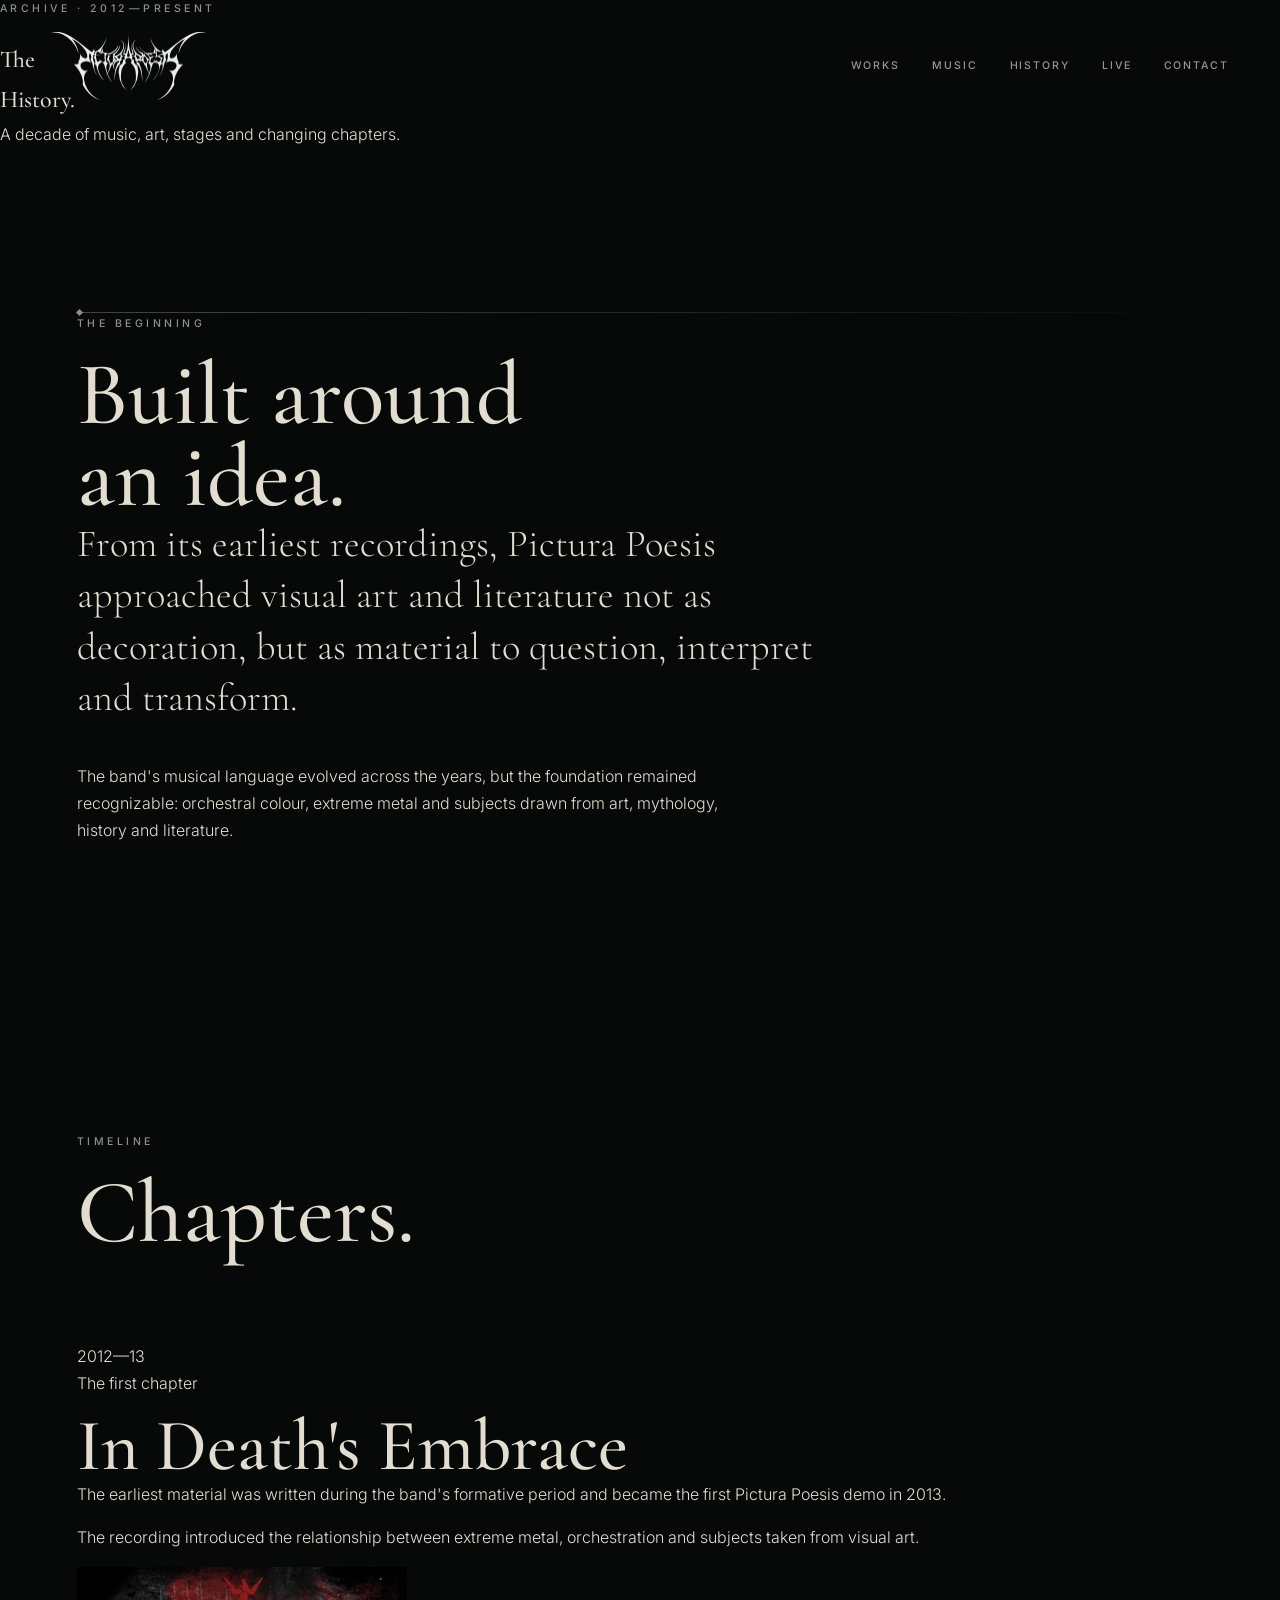
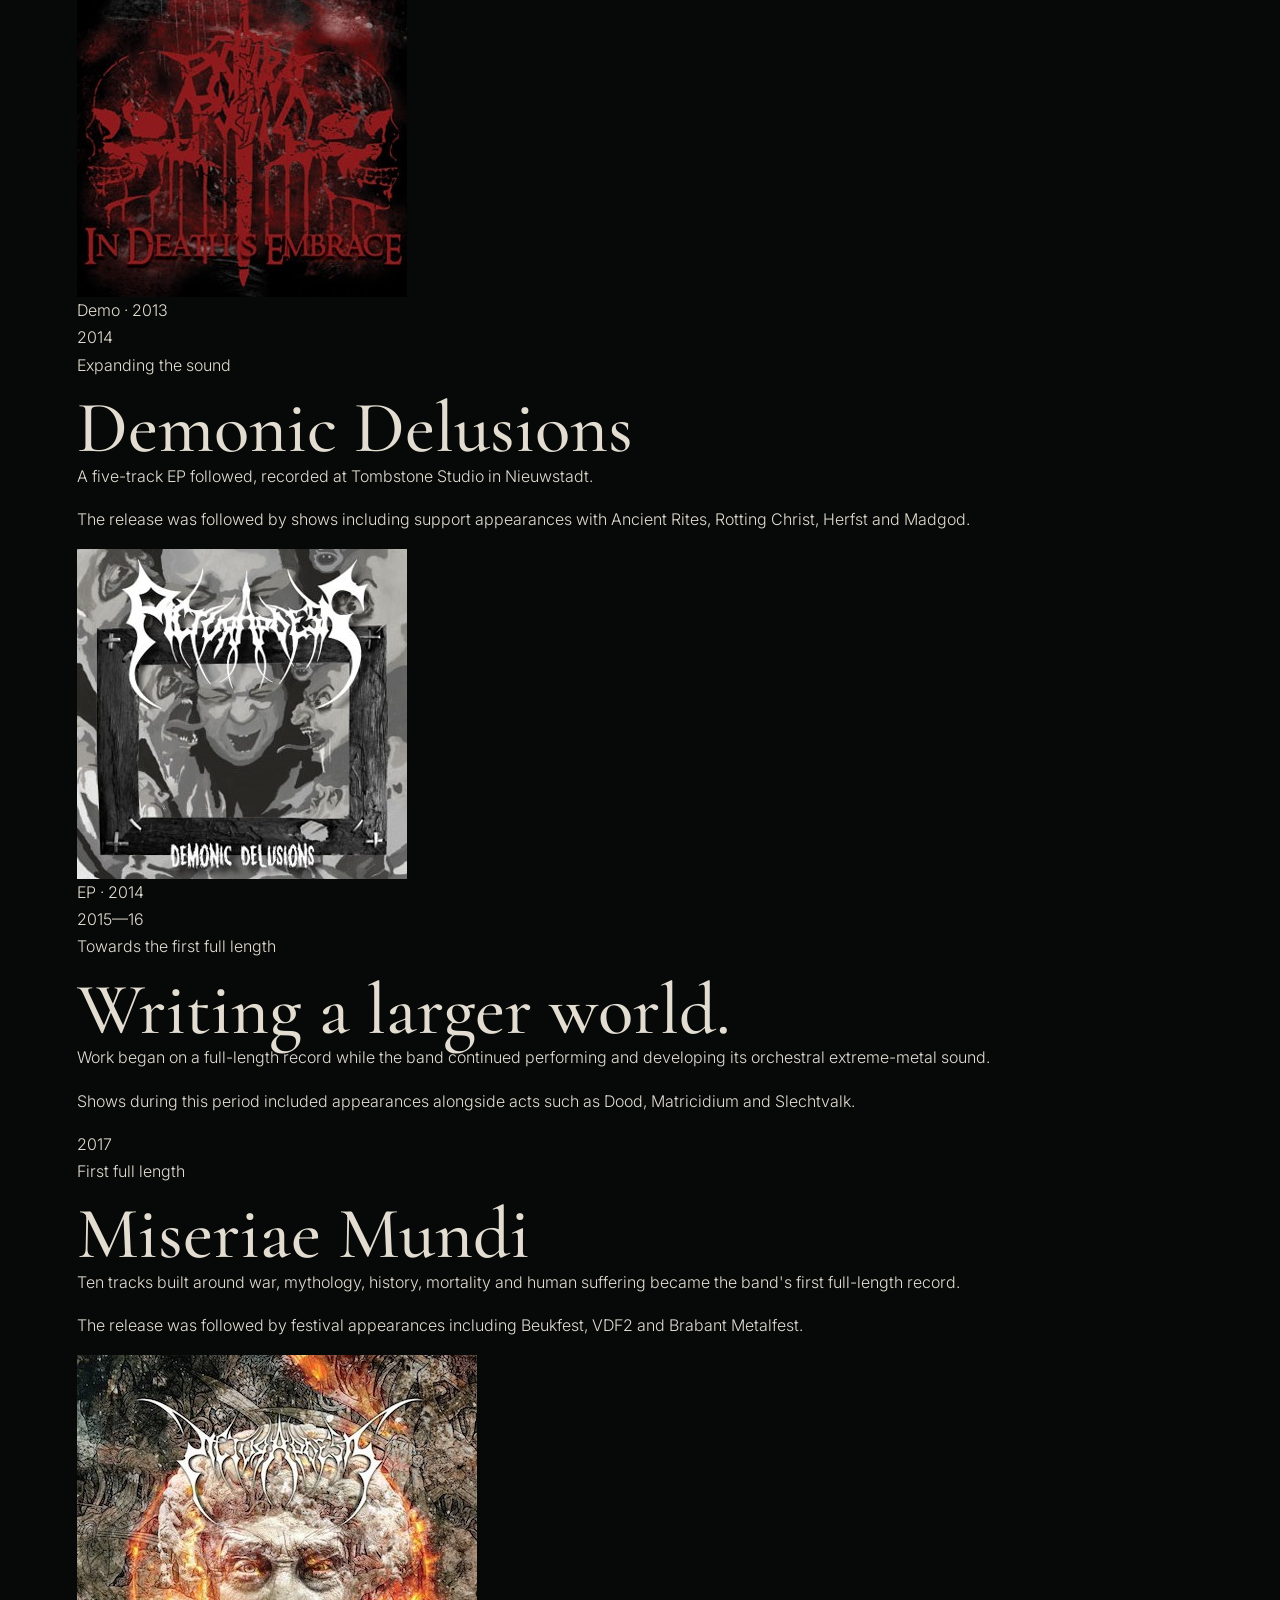
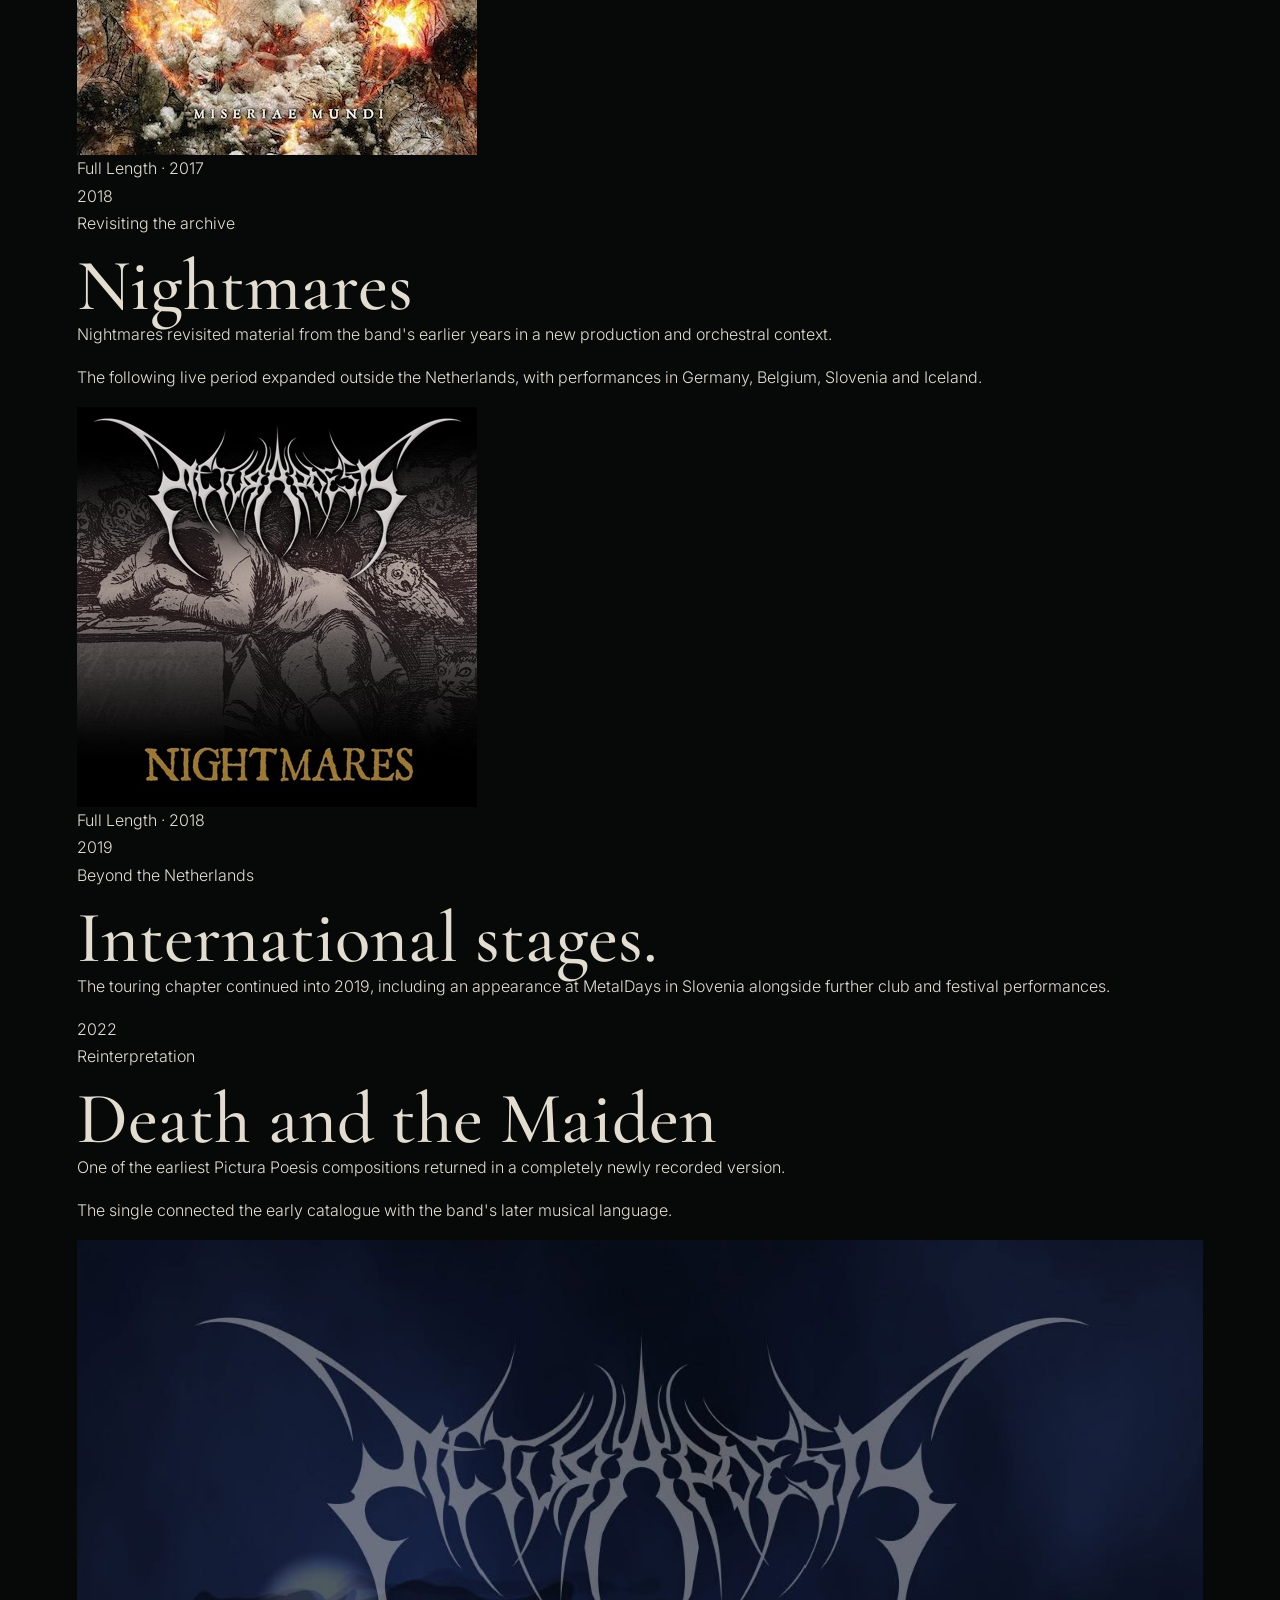
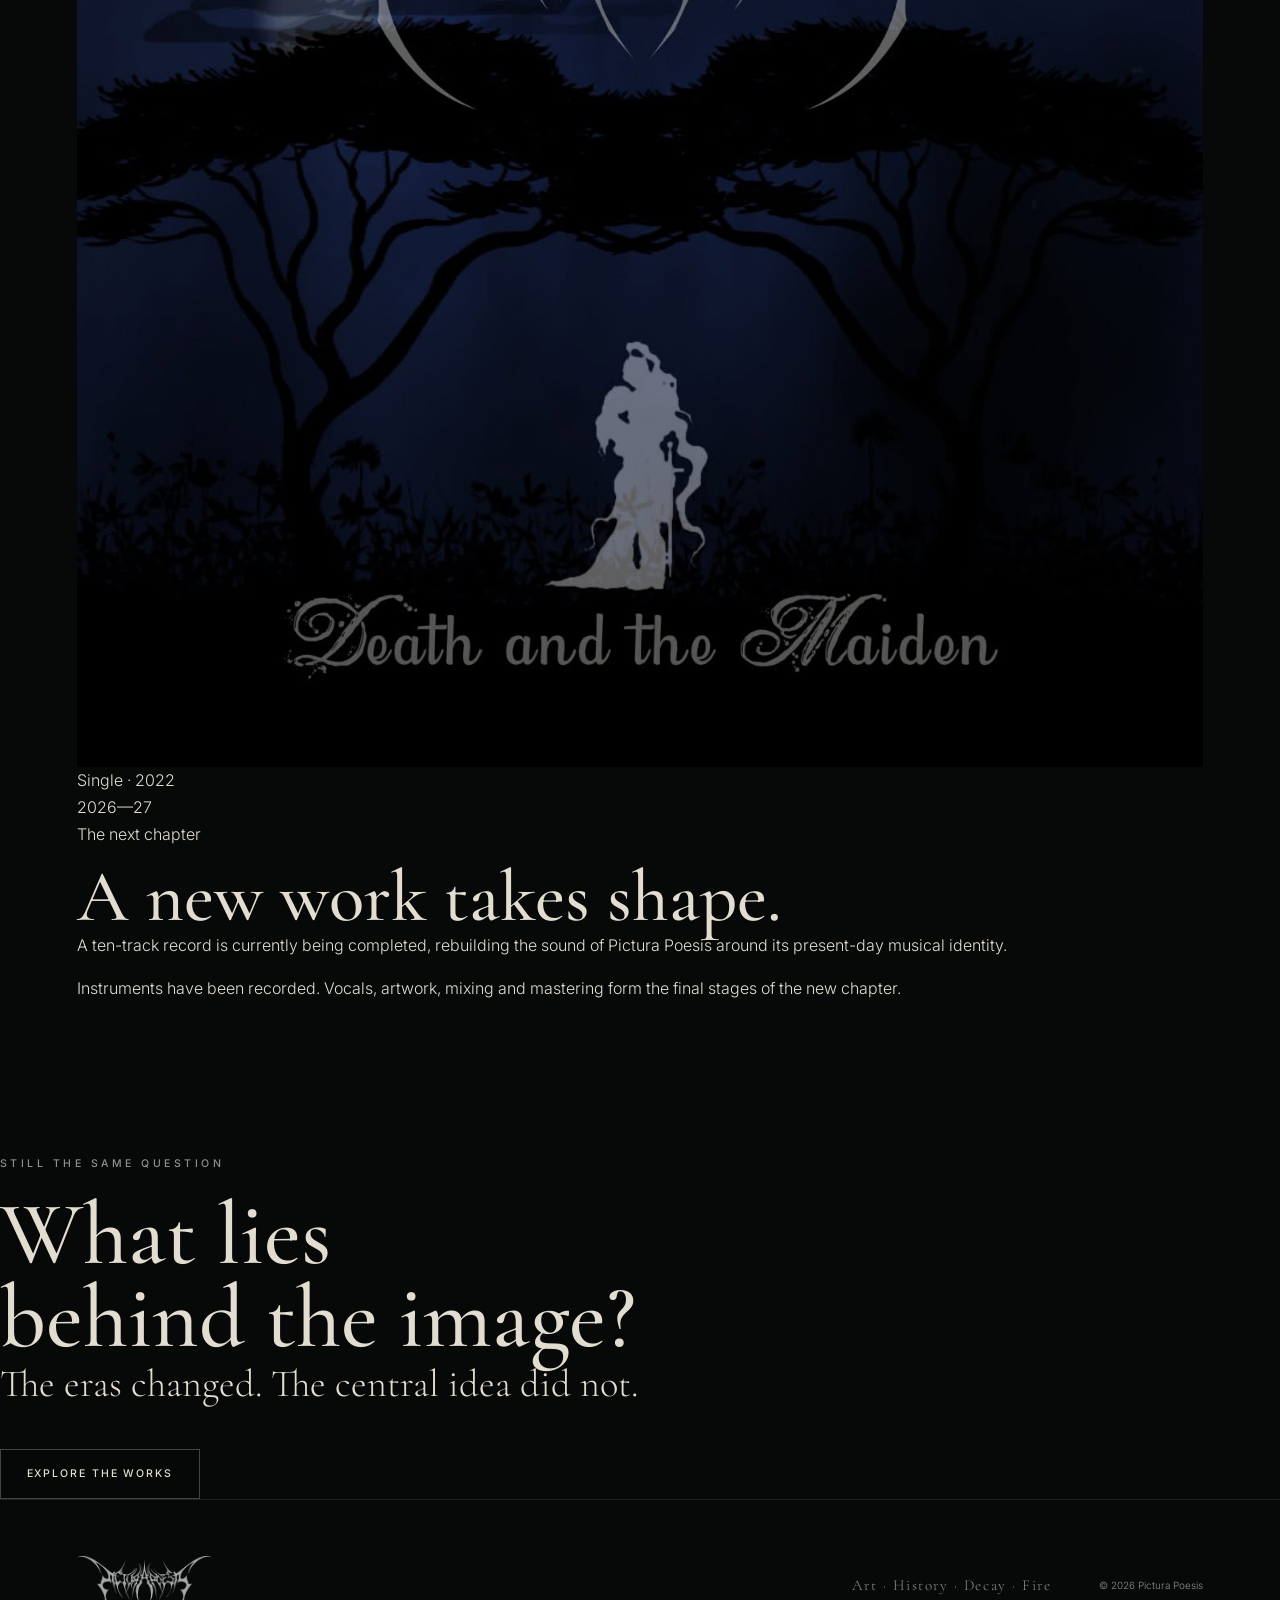
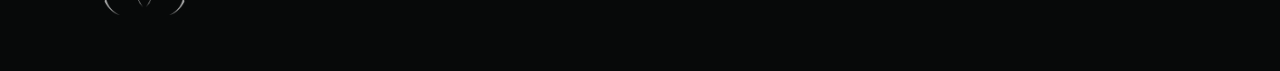
==== history.html @ 69f2ff7c "Create history.html" ====
<!DOCTYPE html>
<html lang="en">

<head>
    <meta charset="UTF-8">

    <meta
        name="viewport"
        content="width=device-width, initial-scale=1.0"
    >

    <title>The History — Pictura Poesis</title>

    <meta
        name="description"
        content="Explore the history of Pictura Poesis, from the band's earliest recordings to Miseriae Mundi, Nightmares and the next chapter."
    >

    <meta
        name="robots"
        content="index, follow"
    >

    <link
        rel="canonical"
        href="https://pictura-poesis.com/history.html"
    >

    <meta
        name="theme-color"
        content="#070909"
    >


    <link
        rel="icon"
        type="image/png"
        href="/assets/images/favicon.png"
    >


    <meta
        property="og:title"
        content="The History — Pictura Poesis"
    >

    <meta
        property="og:description"
        content="From the first recordings to a new chapter."
    >

    <meta
        property="og:url"
        content="https://pictura-poesis.com/history.html"
    >

    <meta
        property="og:image"
        content="https://pictura-poesis.com/assets/images/social-preview.jpg"
    >

    <meta
        property="og:type"
        content="website"
    >


    <link
        rel="preconnect"
        href="https://fonts.googleapis.com"
    >

    <link
        rel="preconnect"
        href="https://fonts.gstatic.com"
        crossorigin
    >

    <link
        href="https://fonts.googleapis.com/css2?family=Cormorant+Garamond:wght@400;500;600&family=Inter:wght@300;400;500;600&display=swap"
        rel="stylesheet"
    >

    <link
        rel="stylesheet"
        href="assets/css/style.css"
    >

</head>


<body>

    <header class="site-header">

        <a
            class="header-logo"
            href="index.html"
            aria-label="Pictura Poesis home"
        >
            <img
                src="assets/images/logo.png"
                alt="Pictura Poesis"
            >
        </a>


        <nav
            class="desktop-nav"
            aria-label="Main navigation"
        >
            <a href="works.html">Works</a>
            <a href="index.html#music">Music</a>
            <a class="nav-active" href="history.html">History</a>
            <a href="index.html#live">Live</a>
            <a href="index.html#contact">Contact</a>
        </nav>


        <details class="mobile-menu">

            <summary>
                Menu
            </summary>

            <nav aria-label="Mobile navigation">
                <a href="works.html">Works</a>
                <a href="index.html#music">Music</a>
                <a href="history.html">History</a>
                <a href="index.html#live">Live</a>
                <a href="index.html#contact">Contact</a>
            </nav>

        </details>

    </header>



    <main>

        <!-- PAGE HERO -->

        <section class="page-hero">

            <div class="page-hero-content">

                <p class="eyebrow">
                    Archive · 2012—Present
                </p>

                <h1 class="page-title">
                    The<br>
                    History.
                </h1>

                <p class="page-lead">
                    A decade of music, art, stages and
                    changing chapters.
                </p>

            </div>

        </section>



        <!-- INTRO -->

        <section class="page-intro section">

            <div class="section-rule" aria-hidden="true">
                <span></span>
            </div>

            <div>

                <p class="eyebrow">
                    The beginning
                </p>

                <h2>
                    Built around<br>
                    an idea.
                </h2>

                <p class="lead">
                    From its earliest recordings, Pictura Poesis
                    approached visual art and literature not as decoration,
                    but as material to question, interpret and transform.
                </p>

                <p class="body-copy">
                    The band's musical language evolved across the years,
                    but the foundation remained recognizable: orchestral
                    colour, extreme metal and subjects drawn from art,
                    mythology, history and literature.
                </p>

            </div>

        </section>



        <!-- TIMELINE -->

        <section class="timeline-section section">

            <header class="section-heading">

                <p class="eyebrow">
                    Timeline
                </p>

                <h2>
                    Chapters.
                </h2>

            </header>


            <div class="timeline">


                <!-- 2012–2013 -->

                <article class="timeline-entry">

                    <div class="timeline-year">
                        2012—13
                    </div>

                    <div class="timeline-marker"></div>

                    <div class="timeline-content">

                        <p class="timeline-label">
                            The first chapter
                        </p>

                        <h3>
                            In Death's Embrace
                        </h3>

                        <p>
                            The earliest material was written during
                            the band's formative period and became the
                            first Pictura Poesis demo in 2013.
                        </p>

                        <p>
                            The recording introduced the relationship
                            between extreme metal, orchestration and
                            subjects taken from visual art.
                        </p>

                        <div class="timeline-release">

                            <img
                                src="assets/images/in-deaths-embrace.jpg"
                                alt="In Death's Embrace"
                                loading="lazy"
                            >

                            <span>
                                Demo · 2013
                            </span>

                        </div>

                    </div>

                </article>



                <!-- 2014 -->

                <article class="timeline-entry">

                    <div class="timeline-year">
                        2014
                    </div>

                    <div class="timeline-marker"></div>

                    <div class="timeline-content">

                        <p class="timeline-label">
                            Expanding the sound
                        </p>

                        <h3>
                            Demonic Delusions
                        </h3>

                        <p>
                            A five-track EP followed, recorded at
                            Tombstone Studio in Nieuwstadt.
                        </p>

                        <p>
                            The release was followed by shows including
                            support appearances with Ancient Rites,
                            Rotting Christ, Herfst and Madgod.
                        </p>

                        <div class="timeline-release">

                            <img
                                src="assets/images/demonic-delusions.jpg"
                                alt="Demonic Delusions"
                                loading="lazy"
                            >

                            <span>
                                EP · 2014
                            </span>

                        </div>

                    </div>

                </article>



                <!-- 2015–2016 -->

                <article class="timeline-entry">

                    <div class="timeline-year">
                        2015—16
                    </div>

                    <div class="timeline-marker"></div>

                    <div class="timeline-content">

                        <p class="timeline-label">
                            Towards the first full length
                        </p>

                        <h3>
                            Writing a larger world.
                        </h3>

                        <p>
                            Work began on a full-length record while the
                            band continued performing and developing its
                            orchestral extreme-metal sound.
                        </p>

                        <p>
                            Shows during this period included appearances
                            alongside acts such as Dood, Matricidium
                            and Slechtvalk.
                        </p>

                    </div>

                </article>



                <!-- 2017 -->

                <article class="timeline-entry">

                    <div class="timeline-year">
                        2017
                    </div>

                    <div class="timeline-marker"></div>

                    <div class="timeline-content">

                        <p class="timeline-label">
                            First full length
                        </p>

                        <h3>
                            Miseriae Mundi
                        </h3>

                        <p>
                            Ten tracks built around war, mythology,
                            history, mortality and human suffering
                            became the band's first full-length record.
                        </p>

                        <p>
                            The release was followed by festival
                            appearances including Beukfest, VDF2 and
                            Brabant Metalfest.
                        </p>


                        <div class="timeline-release">

                            <img
                                src="assets/images/miseriae-mundi.jpg"
                                alt="Miseriae Mundi"
                                loading="lazy"
                            >

                            <span>
                                Full Length · 2017
                            </span>

                        </div>

                    </div>

                </article>



                <!-- 2018 -->

                <article class="timeline-entry">

                    <div class="timeline-year">
                        2018
                    </div>

                    <div class="timeline-marker"></div>

                    <div class="timeline-content">

                        <p class="timeline-label">
                            Revisiting the archive
                        </p>

                        <h3>
                            Nightmares
                        </h3>

                        <p>
                            Nightmares revisited material from the
                            band's earlier years in a new production
                            and orchestral context.
                        </p>

                        <p>
                            The following live period expanded outside
                            the Netherlands, with performances in
                            Germany, Belgium, Slovenia and Iceland.
                        </p>


                        <div class="timeline-release">

                            <img
                                src="assets/images/nightmares.jpg"
                                alt="Nightmares"
                                loading="lazy"
                            >

                            <span>
                                Full Length · 2018
                            </span>

                        </div>

                    </div>

                </article>



                <!-- 2019 -->

                <article class="timeline-entry">

                    <div class="timeline-year">
                        2019
                    </div>

                    <div class="timeline-marker"></div>

                    <div class="timeline-content">

                        <p class="timeline-label">
                            Beyond the Netherlands
                        </p>

                        <h3>
                            International stages.
                        </h3>

                        <p>
                            The touring chapter continued into 2019,
                            including an appearance at MetalDays in
                            Slovenia alongside further club and
                            festival performances.
                        </p>

                    </div>

                </article>



                <!-- 2022 -->

                <article class="timeline-entry">

                    <div class="timeline-year">
                        2022
                    </div>

                    <div class="timeline-marker"></div>

                    <div class="timeline-content">

                        <p class="timeline-label">
                            Reinterpretation
                        </p>

                        <h3>
                            Death and the Maiden
                        </h3>

                        <p>
                            One of the earliest Pictura Poesis
                            compositions returned in a completely
                            newly recorded version.
                        </p>

                        <p>
                            The single connected the early catalogue
                            with the band's later musical language.
                        </p>


                        <div class="timeline-release">

                            <img
                                src="assets/images/deathandthemaiden.jpg"
                                alt="Death and the Maiden"
                                loading="lazy"
                            >

                            <span>
                                Single · 2022
                            </span>

                        </div>

                    </div>

                </article>



                <!-- 2026–2027 -->

                <article class="timeline-entry timeline-entry-current">

                    <div class="timeline-year">
                        2026—27
                    </div>

                    <div class="timeline-marker"></div>

                    <div class="timeline-content">

                        <p class="timeline-label">
                            The next chapter
                        </p>

                        <h3>
                            A new work takes shape.
                        </h3>

                        <p>
                            A ten-track record is currently being
                            completed, rebuilding the sound of
                            Pictura Poesis around its present-day
                            musical identity.
                        </p>

                        <p>
                            Instruments have been recorded. Vocals,
                            artwork, mixing and mastering form the
                            final stages of the new chapter.
                        </p>

                    </div>

                </article>


            </div>

        </section>



        <!-- PRINCIPLE -->

        <section class="history-manifesto">

            <div class="history-manifesto-inner">

                <p class="eyebrow">
                    Still the same question
                </p>

                <h2>
                    What lies<br>
                    behind the image?
                </h2>

                <p class="lead">
                    The eras changed. The central idea did not.
                </p>

                <a
                    class="button button-secondary"
                    href="works.html"
                >
                    Explore the works
                </a>

            </div>

        </section>

    </main>



    <footer class="footer">

        <a
            class="footer-logo"
            href="index.html"
        >
            <img
                src="assets/images/logo.png"
                alt="Pictura Poesis"
            >
        </a>

        <p class="footer-tagline">
            Art · History · Decay · Fire
        </p>

        <small>
            © 2026 Pictura Poesis
        </small>

    </footer>

</body>
</html>
---- assets/css/style.css ----
/* ==========================================================
   PICTURA POESIS
   STYLE GUIDE v0.4

   ART · HISTORY · DECAY · FIRE
========================================================== */


:root {

    --black: #070909;
    --black-soft: #0d1010;
    --black-raised: #111515;

    --stone: #202929;
    --petrol: #263738;

    --ash: #8b918e;
    --ash-light: #aaa7a0;

    --parchment: #e3ddd1;
    --white: #f2efe7;

    --rust: #76513d;
    --ember: #a46645;

    --line:
        rgba(227, 221, 209, .11);

    --line-strong:
        rgba(227, 221, 209, .28);

    --font-display:
        "Cormorant Garamond",
        serif;

    --font-body:
        "Inter",
        sans-serif;

    --content-width:
        1220px;

}


/* ==========================================================
   RESET
========================================================== */

* {
    box-sizing: border-box;
}


html {
    scroll-behavior: smooth;
}


body {

    margin: 0;

    background:
        var(--black);

    color:
        var(--parchment);

    font-family:
        var(--font-body);

    font-weight: 300;

    line-height: 1.7;

    overflow-x: hidden;

}


img {

    display: block;

    max-width: 100%;

}


a {

    color: inherit;

    text-decoration: none;

}


button,
input,
textarea {

    font: inherit;

}


::selection {

    background:
        var(--parchment);

    color:
        var(--black);

}


/* ==========================================================
   ACCESSIBILITY
========================================================== */

.sr-only {

    position: absolute;

    width: 1px;
    height: 1px;

    padding: 0;
    margin: -1px;

    overflow: hidden;

    clip: rect(0, 0, 0, 0);

    white-space: nowrap;

    border: 0;

}


/* ==========================================================
   TYPOGRAPHY
========================================================== */

h1,
h2,
h3,
h4 {

    margin: 0;

    font-family:
        var(--font-display);

    font-weight: 500;

}


h2 {

    font-size:
        clamp(3.4rem, 7vw, 6.7rem);

    line-height: .92;

}


h3 {

    font-size:
        clamp(2.8rem, 5.7vw, 5.3rem);

    line-height: .93;

}


h4 {

    font-size:
        clamp(1.9rem, 3vw, 2.6rem);

    line-height: 1;

}


p {
    margin-top: 0;
}


.eyebrow {

    margin-bottom:
        1.35rem;

    color:
        var(--ash);

    font-size:
        .66rem;

    font-weight:
        500;

    letter-spacing:
        .33em;

    text-transform:
        uppercase;

}


.lead {

    max-width:
        760px;

    font-family:
        var(--font-display);

    font-size:
        clamp(1.55rem, 3vw, 2.5rem);

    line-height:
        1.34;

}


.lead-small {

    font-family:
        var(--font-display);

    font-size:
        clamp(1.5rem, 2.4vw, 2.15rem);

    line-height:
        1.35;

}


.body-copy {

    max-width:
        690px;

}


/* ==========================================================
   HEADER
========================================================== */

.site-header {

    position: absolute;

    top: 0;
    left: 0;

    z-index: 50;

    display: flex;

    align-items: center;

    justify-content: space-between;

    width: 100%;

    padding:
        2rem 4vw;

}


.header-logo {

    display: block;

    width:
        155px;

}


.header-logo img,
.footer-logo img {

    width: 100%;

    filter:
        brightness(0)
        invert(1);

    opacity:
        .93;

}


/* ==========================================================
   DESKTOP NAV
========================================================== */

.desktop-nav {

    display: flex;

    align-items: center;

    gap:
        2rem;

    font-size:
        .66rem;

    font-weight:
        500;

    letter-spacing:
        .18em;

    text-transform:
        uppercase;

}


.desktop-nav a {

    position: relative;

    padding:
        .4rem 0;

    opacity:
        .66;

    transition:
        opacity .2s ease;

}


.desktop-nav a::after {

    content: "";

    position: absolute;

    bottom: 0;
    left: 0;

    width: 0;
    height: 1px;

    background:
        var(--parchment);

    transition:
        width .25s ease;

}


.desktop-nav a:hover {

    opacity: 1;

}


.desktop-nav a:hover::after {

    width: 100%;

}


/* ==========================================================
   MOBILE MENU
========================================================== */

.mobile-menu {
    display: none;
}


.mobile-menu summary {

    list-style: none;

    cursor: pointer;

    color:
        var(--parchment);

    font-size:
        .62rem;

    font-weight:
        500;

    letter-spacing:
        .22em;

    text-transform:
        uppercase;

}


.mobile-menu summary::-webkit-details-marker {
    display: none;
}


.mobile-menu nav {

    position: absolute;

    top:
        4.7rem;

    right:
        5vw;

    display: flex;

    flex-direction: column;

    min-width:
        180px;

    padding:
        1.4rem;

    background:
        rgba(7, 9, 9, .96);

    border:
        1px solid var(--line-strong);

    backdrop-filter:
        blur(12px);

}


.mobile-menu nav a {

    padding:
        .75rem 0;

    border-bottom:
        1px solid var(--line);

    font-size:
        .67rem;

    letter-spacing:
        .18em;

    text-transform:
        uppercase;

}


.mobile-menu nav a:last-child {
    border-bottom: 0;
}


/* ==========================================================
   HERO
========================================================== */

.hero {

    position: relative;

    display: flex;

    align-items: center;

    min-height:
        100svh;

    padding:
        10rem 6vw 6rem;

    background:

        linear-gradient(
            90deg,
            rgba(7, 9, 9, .92) 0%,
            rgba(7, 9, 9, .68) 42%,
            rgba(7, 9, 9, .26) 100%
        ),

        url("../images/background.png")
        center center / cover no-repeat;

    overflow: hidden;

}


.hero::before {

    content: "";

    position: absolute;

    inset: 0;

    background:

        radial-gradient(
            circle at 80% 35%,
            rgba(164, 102, 69, .08),
            transparent 34%
        );

    pointer-events: none;

}


.hero::after {

    content: "";

    position: absolute;

    inset: 0;

    background:

        linear-gradient(
            to bottom,
            transparent 54%,
            rgba(7, 9, 9, .2) 70%,
            var(--black) 100%
        );

    pointer-events: none;

}


.hero-content {

    position: relative;

    z-index: 2;

    width:
        min(820px, 86vw);

}


.hero-logo {

    width:
        min(690px, 82vw);

    max-height:
        300px;

    object-fit:
        contain;

    object-position:
        left center;

    filter:
        brightness(0)
        invert(1);

}


.hero-tagline {

    max-width:
        610px;

    margin:
        2.2rem 0 0;

    font-family:
        var(--font-display);

    font-size:
        clamp(1.5rem, 2.6vw, 2.15rem);

    line-height:
        1.3;

}


.hero-actions {

    display: flex;

    flex-wrap: wrap;

    gap:
        .9rem;

    margin-top:
        2.7rem;

}


.hero-scroll {

    position: absolute;

    z-index: 5;

    right:
        2vw;

    bottom:
        5rem;

    color:
        var(--ash);

    font-size:
        .58rem;

    letter-spacing:
        .38em;

    text-transform:
        uppercase;

    transform:
        rotate(90deg);

}


/* ==========================================================
   BUTTONS
========================================================== */

.button {

    display: inline-flex;

    align-items: center;

    justify-content: center;

    min-width:
        175px;

    padding:
        .95rem 1.6rem;

    border:
        1px solid var(--line-strong);

    font-size:
        .66rem;

    font-weight:
        500;

    letter-spacing:
        .18em;

    text-transform:
        uppercase;

    transition:
        background .2s ease,
        color .2s ease,
        border-color .2s ease;

}


.button-primary {

    background:
        var(--parchment);

    color:
        var(--black);

    border-color:
        var(--parchment);

}


.button-primary:hover {

    background:
        var(--white);

    border-color:
        var(--white);

}


.button-secondary {

    background:
        rgba(7, 9, 9, .18);

    backdrop-filter:
        blur(3px);

}


.button-secondary:hover {

    background:
        rgba(7, 9, 9, .52);

    border-color:
        var(--parchment);

}


/* ==========================================================
   GLOBAL SECTIONS
========================================================== */

.section {

    width:
        min(
            calc(100% - 12vw),
            var(--content-width)
        );

    margin:
        0 auto;

    padding:
        8.5rem 0;

}


.section-heading {

    margin-bottom:
        5.5rem;

}


.section-heading > p:last-child {

    margin:
        1.6rem 0 0;

    color:
        var(--ash);

}


/* ==========================================================
   INTRO
========================================================== */

.intro {

    display: grid;

    grid-template-columns:
        minmax(100px, 190px)
        1fr;

    gap:
        clamp(2rem, 6vw, 7rem);

    border-bottom:
        1px solid var(--line);

}


.section-rule {

    padding-top:
        .7rem;

}


.section-rule::before {

    content: "";

    display: block;

    width:
        100%;

    height:
        1px;

    background:

        linear-gradient(
            90deg,
            var(--line-strong),
            transparent
        );

}


.section-rule span {

    display: block;

    width:
        5px;

    height:
        5px;

    margin-top:
        -3px;

    background:
        #958b7f;

    transform:
        rotate(45deg);

}


.intro h2 {

    margin-bottom:
        2.8rem;

}


.intro .body-copy {

    margin-top:
        2.3rem;

    color:
        var(--ash-light);

}


/* ==========================================================
   DISCOGRAPHY
========================================================== */

.discography {

    padding-top:
        9.5rem;

}


.release {

    display: grid;

    grid-template-columns:
        minmax(280px, 510px)
        minmax(300px, 1fr);

    gap:
        clamp(4rem, 8vw, 8rem);

    align-items:
        center;

    padding:
        5rem 0;

    border-top:
        1px solid var(--line);

}


.release-feature {

    padding-top:
        0;

    border-top:
        0;

}


.release-reverse {

    grid-template-columns:
        minmax(300px, 1fr)
        minmax(280px, 510px);

}


.release-reverse .release-cover {

    grid-column:
        2;

}


.release-reverse .release-info {

    grid-column:
        1;

    grid-row:
        1;

}


.release-cover {

    position: relative;

}


.release-cover::after {

    content: "";

    position: absolute;

    z-index: -1;

    inset:
        1rem -1rem -1rem 1rem;

    border:
        1px solid rgba(149, 139, 127, .23);

}


.release-cover img {

    width: 100%;

    aspect-ratio:
        1;

    object-fit:
        cover;

    background:
        var(--black-raised);

    box-shadow:
        0 24px 65px rgba(0, 0, 0, .38);

    transition:
        transform .5s ease;

}


.release:hover .release-cover img {

    transform:
        scale(1.012);

}


.release-type {

    margin-bottom:
        1.3rem;

    color:
        var(--ash);

    font-size:
        .65rem;

    font-weight:
        500;

    letter-spacing:
        .22em;

    text-transform:
        uppercase;

}


.release-info h3 {

    margin-bottom:
        1.8rem;

}


.release-info > p:not(.release-type) {

    max-width:
        540px;

    color:
        var(--ash-light);

}


.streaming-links {

    display: flex;

    flex-wrap: wrap;

    gap:
        1.4rem;

    margin-top:
        2.2rem;

}


.streaming-links a {

    position: relative;

    padding-bottom:
        .32rem;

    font-size:
        .64rem;

    font-weight:
        500;

    letter-spacing:
        .16em;

    text-transform:
        uppercase;

}


.streaming-links a::after {

    content: "";

    position: absolute;

    left: 0;
    bottom: 0;

    width:
        100%;

    height:
        1px;

    background:
        #958b7f;

    transform-origin:
        left center;

    transition:
        transform .2s ease;

}


.streaming-links a:hover::after {

    transform:
        scaleX(.35);

}


/* ==========================================================
   ARCHIVE
========================================================== */

.archive-heading {

    padding-top:
        7rem;

    margin-bottom:
        3rem;

    border-top:
        1px solid var(--line);

}


.archive-heading h3 {

    font-size:
        clamp(2.8rem, 5vw, 4.6rem);

}


.archive-grid {

    display: grid;

    grid-template-columns:
        repeat(2, minmax(0, 1fr));

    gap:
        2rem;

}


.archive-release {

    overflow: hidden;

    background:
        var(--black-soft);

    border:
        1px solid var(--line);

}


.archive-cover {

    overflow: hidden;

}


.archive-cover img {

    width: 100%;

    aspect-ratio:
        1;

    object-fit:
        cover;

    filter:
        saturate(.82);

    transition:
        transform .55s ease,
        filter .4s ease;

}


.archive-release:hover .archive-cover img {

    transform:
        scale(1.025);

    filter:
        saturate(1);

}


.archive-details {

    padding:
        2.1rem;

}


.archive-details h4 {

    margin-bottom:
        1.2rem;

}


.archive-details p:last-child {

    margin-bottom: 0;

    color:
        var(--ash-light);

}


/* ==========================================================
   CONCEPT
========================================================== */

.concept-section {

    position: relative;

    min-height:
        760px;

    margin-top:
        4rem;

    display: flex;

    align-items: center;

    overflow: hidden;

}


.concept-background {

    position: absolute;

    inset: 0;

    background:

        linear-gradient(
            90deg,
            rgba(7, 9, 9, .94),
            rgba(7, 9, 9, .68) 52%,
            rgba(7, 9, 9, .3)
        ),

        url("../images/background.png")
        center center / cover no-repeat;

    filter:
        saturate(.74);

}


.concept-background::after {

    content: "";

    position: absolute;

    inset: 0;

    background:

        linear-gradient(
            to bottom,
            var(--black),
            transparent 18%,
            transparent 82%,
            var(--black)
        );

}


.concept-inner {

    position: relative;

    z-index: 2;

    display: grid;

    grid-template-columns:
        minmax(170px, 1fr)
        minmax(300px, 750px);

    gap:
        5rem;

    width:
        min(
            calc(100% - 12vw),
            var(--content-width)
        );

    margin:
        0 auto;

    padding:
        9rem 0;

}


.concept-mark {

    padding-top:
        .7rem;

}


.concept-mark span {

    display: block;

    width:
        85px;

    height:
        1px;

    margin-bottom:
        1.3rem;

    background:
        var(--line-strong);

}


.concept-mark p {

    color:
        #958b7f;

    font-family:
        var(--font-display);

    font-size:
        1rem;

    font-style:
        italic;

    letter-spacing:
        .07em;

}


.concept-copy h2 {

    margin-bottom:
        2.8rem;

}


.concept-copy > p:last-child {

    max-width:
        650px;

    color:
        var(--ash-light);

}


/* ==========================================================
   ABOUT
========================================================== */

.about {

    display: grid;

    grid-template-columns:
        minmax(300px, 1fr)
        minmax(300px, 520px);

    gap:
        clamp(4rem, 10vw, 10rem);

    align-items:
        end;

    border-bottom:
        1px solid var(--line);

}


.about-copy > p:not(.lead-small) {

    color:
        var(--ash-light);

}


/* ==========================================================
   NEXT CHAPTER
========================================================== */

.next-chapter {

    position: relative;

    display: flex;

    align-items: center;

    min-height:
        72vh;

    padding:
        8rem 6vw;

    background:

        linear-gradient(
            90deg,
            rgba(7, 9, 9, .94),
            rgba(7, 9, 9, .52)
        ),

        url("../images/background.png")
        70% center / cover no-repeat;

    border-bottom:
        1px solid var(--line);

}


.next-chapter::after {

    content: "";

    position: absolute;

    inset: 0;

    background:

        radial-gradient(
            circle at 78% 45%,
            rgba(164, 102, 69, .11),
            transparent 32%
        );

}


.next-chapter-inner {

    position: relative;

    z-index: 2;

    width:
        min(850px, 100%);

}


.next-chapter h2 {

    margin-bottom:
        2.4rem;

}


.chapter-note {

    margin-top:
        2rem;

    color:
        var(--ash);

    font-size:
        .78rem;

    letter-spacing:
        .06em;

}


/* ==========================================================
   LIVE
========================================================== */

.live {

    display: grid;

    grid-template-columns:
        1fr 1fr;

    gap:
        6rem;

    align-items:
        end;

}


.show-row {

    display: grid;

    grid-template-columns:
        130px 1fr;

    gap:
        2rem;

    padding:
        1.5rem 0;

    border-top:
        1px solid var(--line-strong);

    border-bottom:
        1px solid var(--line);

}


.show-status {

    color:
        #958b7f;

    font-size:
        .65rem;

    letter-spacing:
        .16em;

    text-transform:
        uppercase;

}


.live-follow {

    margin:
        1.8rem 0 0;

    color:
        var(--ash);

    font-size:
        .85rem;

}


/* ==========================================================
   CONTACT
========================================================== */

.contact {

    position: relative;

    padding:
        10rem 6vw;

    text-align:
        center;

    background:
        var(--black-soft);

    border-top:
        1px solid var(--line);

}


.contact-inner {

    width:
        min(900px, 100%);

    margin:
        0 auto;

}


.contact h2 {

    margin-bottom:
        2.3rem;

}


.contact-intro {

    color:
        var(--ash);

    margin-bottom:
        2rem;

}


.email-link {

    display: inline-block;

    margin-bottom:
        2.7rem;

    font-family:
        var(--font-display);

    font-size:
        clamp(1.2rem, 2.2vw, 1.7rem);

    border-bottom:
        1px solid var(--line-strong);

}


.contact-actions {

    margin-bottom:
        3.5rem;

}


.social-links {

    display: flex;

    justify-content:
        center;

    flex-wrap: wrap;

    gap:
        1rem 2rem;

}


.social-links a {

    color:
        var(--ash-light);

    font-size:
        .65rem;

    font-weight:
        500;

    letter-spacing:
        .17em;

    text-transform:
        uppercase;

    transition:
        color .2s ease;

}


.social-links a:hover {

    color:
        var(--white);

}


/* ==========================================================
   FOOTER
========================================================== */

.footer {

    display: grid;

    grid-template-columns:
        1fr auto auto;

    gap:
        3rem;

    align-items:
        center;

    padding:
        3.5rem 6vw;

    background:
        var(--black);

    border-top:
        1px solid var(--line);

}


.footer-logo {

    display: block;

    width:
        135px;

}


.footer-logo img {

    opacity:
        .65;

}


.footer-tagline {

    margin: 0;

    color:
        var(--ash);

    font-family:
        var(--font-display);

    font-size:
        .95rem;

    letter-spacing:
        .1em;

}


.footer small {

    color:
        var(--ash);

    font-size:
        .62rem;

}


/* ==========================================================
   TABLET
========================================================== */

@media (max-width: 950px) {

    .desktop-nav {
        gap: 1.2rem;
    }


    .release,
    .release-reverse {

        gap:
            4rem;

    }


    .concept-inner {

        grid-template-columns:
            130px 1fr;

    }


    .about {

        gap:
            4rem;

    }

}


/* ==========================================================
   MOBILE
========================================================== */

@media (max-width: 750px) {

    .site-header {

        padding:
            1.4rem 6vw;

    }


    .header-logo {

        width:
            105px;

    }


    .desktop-nav {

        display: none;

    }


    .mobile-menu {

        display: block;

    }


    .hero {

        min-height:
            92svh;

        padding:
            8rem 6vw 5rem;

        background:

            linear-gradient(
                90deg,
                rgba(7, 9, 9, .9),
                rgba(7, 9, 9, .60)
            ),

            url("../images/background.png")
            64% center / cover no-repeat;

    }


    .hero-content {

        width: 100%;

    }


    .hero-logo {

        width:
            min(520px, 96%);

    }


    .hero-tagline {

        font-size:
            1.45rem;

    }


    .hero-actions {

        flex-direction:
            column;

        align-items:
            flex-start;

    }


    .button {

        min-width:
            185px;

    }


    .hero-scroll {

        display: none;

    }


    .section {

        width:
            calc(100% - 12vw);

        padding:
            6rem 0;

    }


    .intro {

        grid-template-columns:
            1fr;

        gap:
            2rem;

    }


    .section-rule {

        width:
            90px;

    }


    .release,
    .release-reverse {

        display: flex;

        flex-direction:
            column;

        gap:
            3rem;

        padding:
            4.5rem 0;

    }


    .release-reverse .release-cover,
    .release-reverse .release-info {

        grid-column:
            auto;

        grid-row:
            auto;

    }


    .release-cover::after {

        inset:
            .7rem -.7rem -.7rem .7rem;

    }


    .streaming-links {

        gap:
            1rem 1.4rem;

    }


    .archive-heading {

        padding-top:
            5rem;

    }


    .archive-grid {

        grid-template-columns:
            1fr;

    }


    .concept-section {

        min-height:
            650px;

    }


    .concept-inner {

        grid-template-columns:
            1fr;

        gap:
            2rem;

        padding:
            7rem 0;

    }


    .concept-mark {

        padding-bottom:
            1rem;

        border-bottom:
            1px solid var(--line);

    }


    .about {

        grid-template-columns:
            1fr;

        gap:
            3rem;

    }


    .next-chapter {

        min-height:
            65vh;

        padding:
            7rem 6vw;

        background:

            linear-gradient(
                90deg,
                rgba(7, 9, 9, .91),
                rgba(7, 9, 9, .57)
            ),

            url("../images/background.png")
            67% center / cover no-repeat;

    }


    .live {

        grid-template-columns:
            1fr;

        gap:
            3rem;

    }


    .show-row {

        grid-template-columns:
            1fr;

        gap:
            .5rem;

    }


    .contact {

        padding:
            7rem 6vw;

        text-align:
            left;

    }


    .social-links {

        justify-content:
            flex-start;

    }


    .footer {

        grid-template-columns:
            1fr;

        gap:
            1.5rem;

    }

}


/* ==========================================================
   VERY SMALL SCREENS
========================================================== */

@media (max-width: 420px) {

    h2 {

        font-size:
            clamp(3rem, 15vw, 4.4rem);

    }


    h3 {

        font-size:
            clamp(2.7rem, 14vw, 4rem);

    }


    .hero {

        padding-top:
            7.5rem;

    }


    .hero-logo {

        width: 100%;

    }


    .release-cover::after {

        display: none;

    }


    .archive-details {

        padding:
            1.7rem;

    }


    .email-link {

        font-size:
            1.1rem;

    }


    .contact .button {

        width: 100%;

    }

}


/* ==========================================================
   REDUCED MOTION
========================================================== */

@media (prefers-reduced-motion: reduce) {

    html {
        scroll-behavior: auto;
    }


    *,
    *::before,
    *::after {

        transition-duration:
            .01ms !important;

        animation-duration:
            .01ms !important;

    }

}
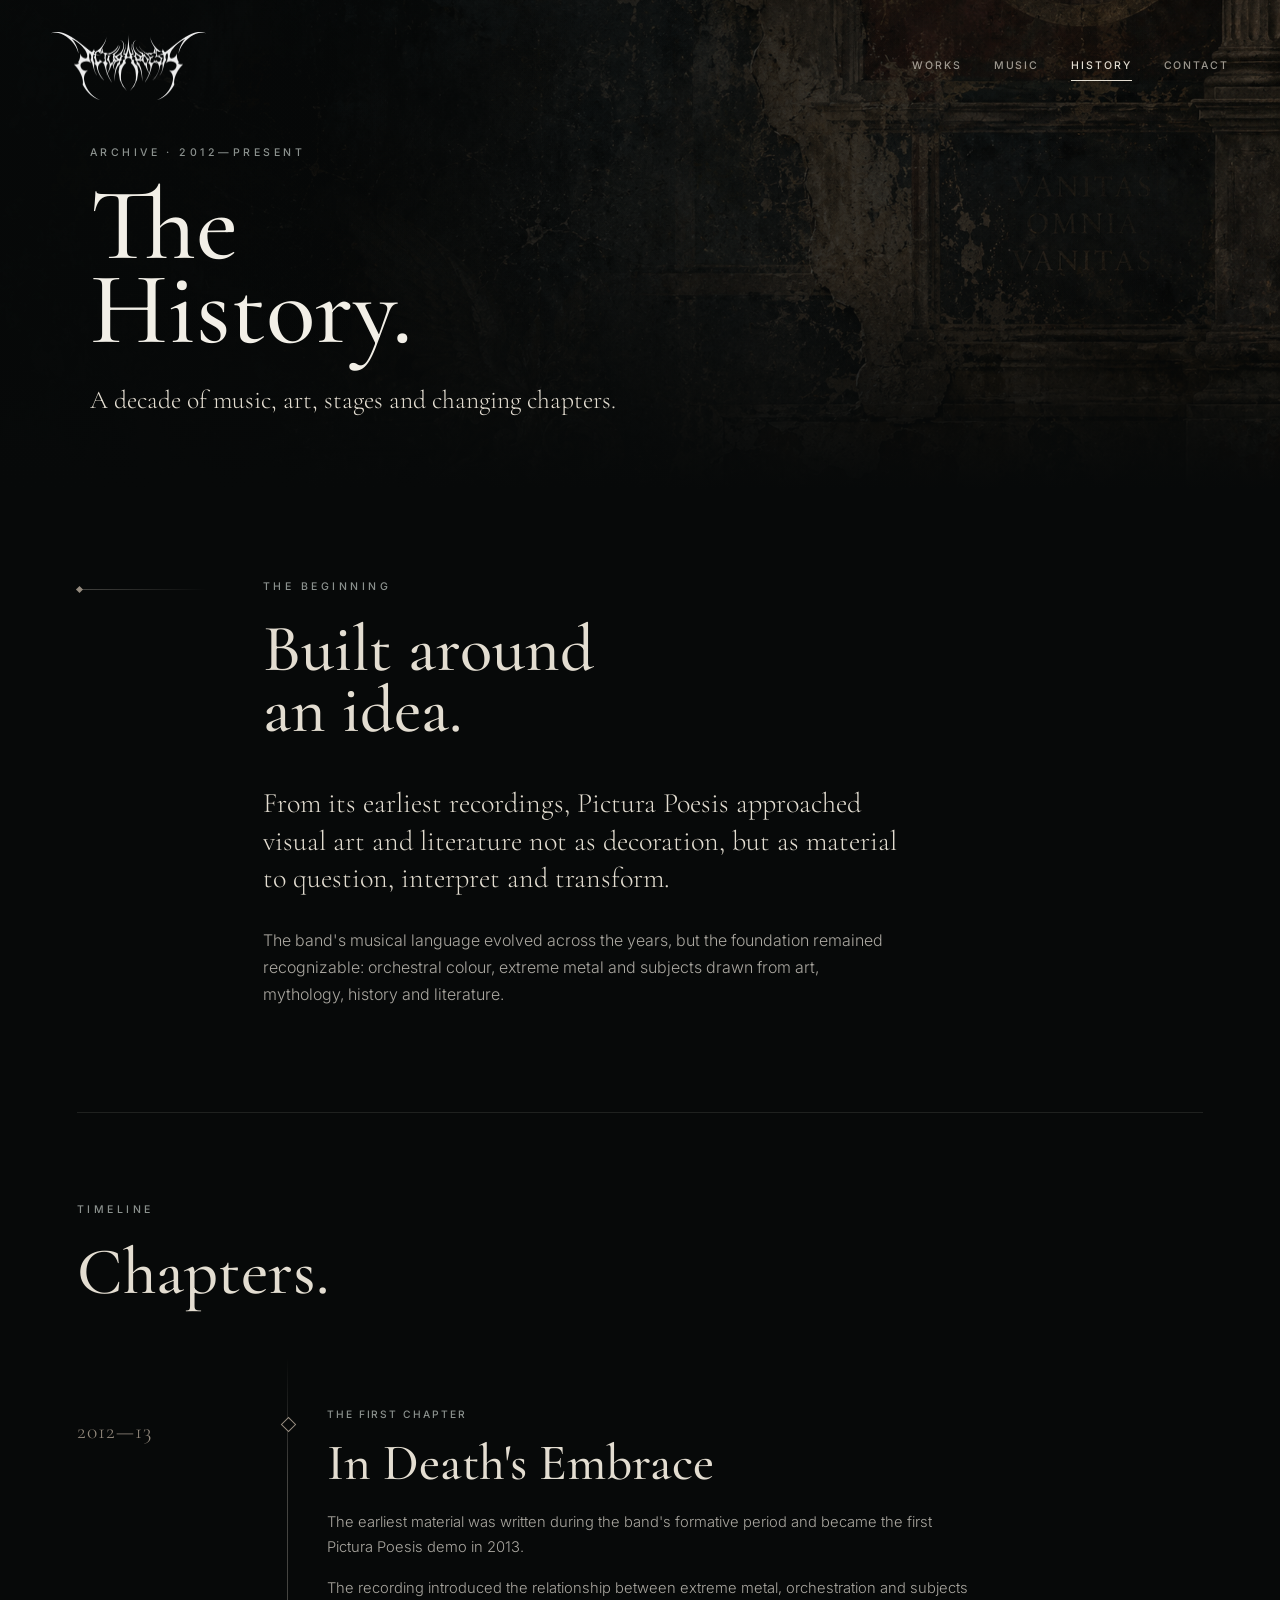
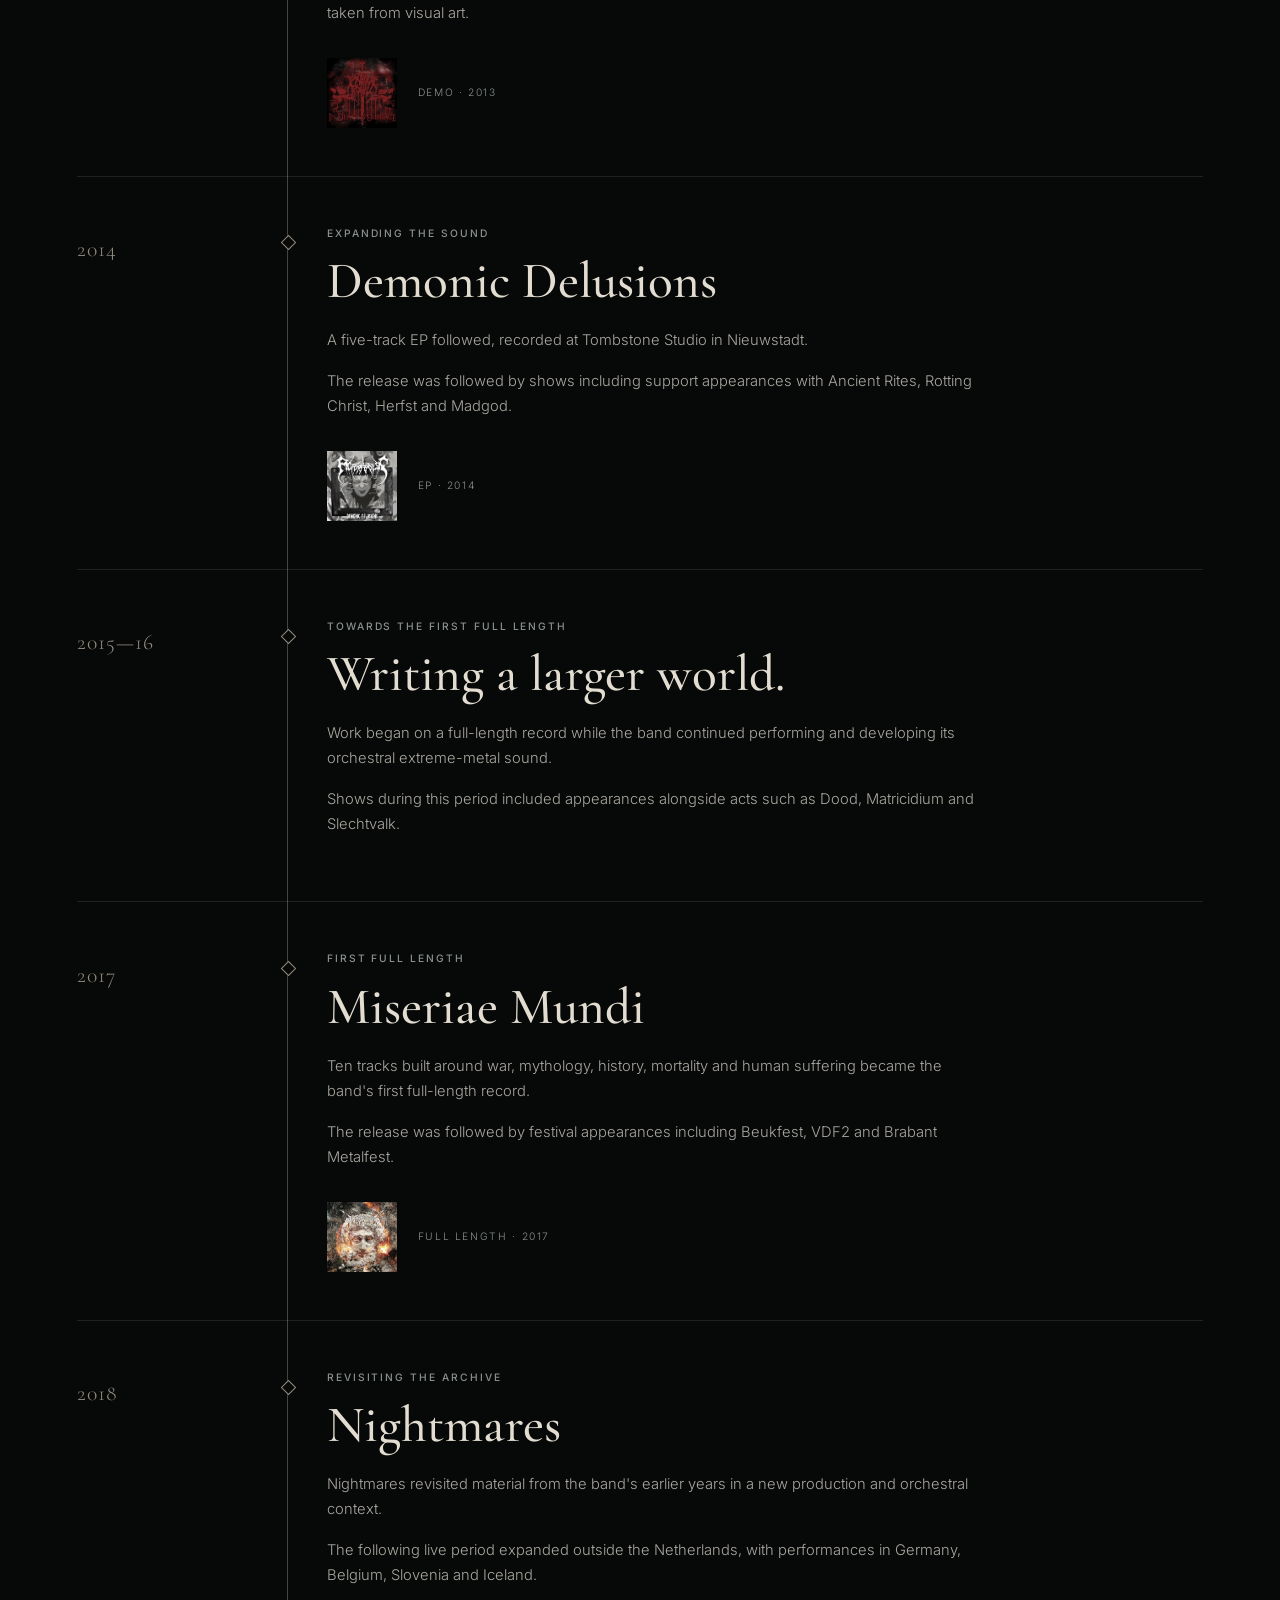
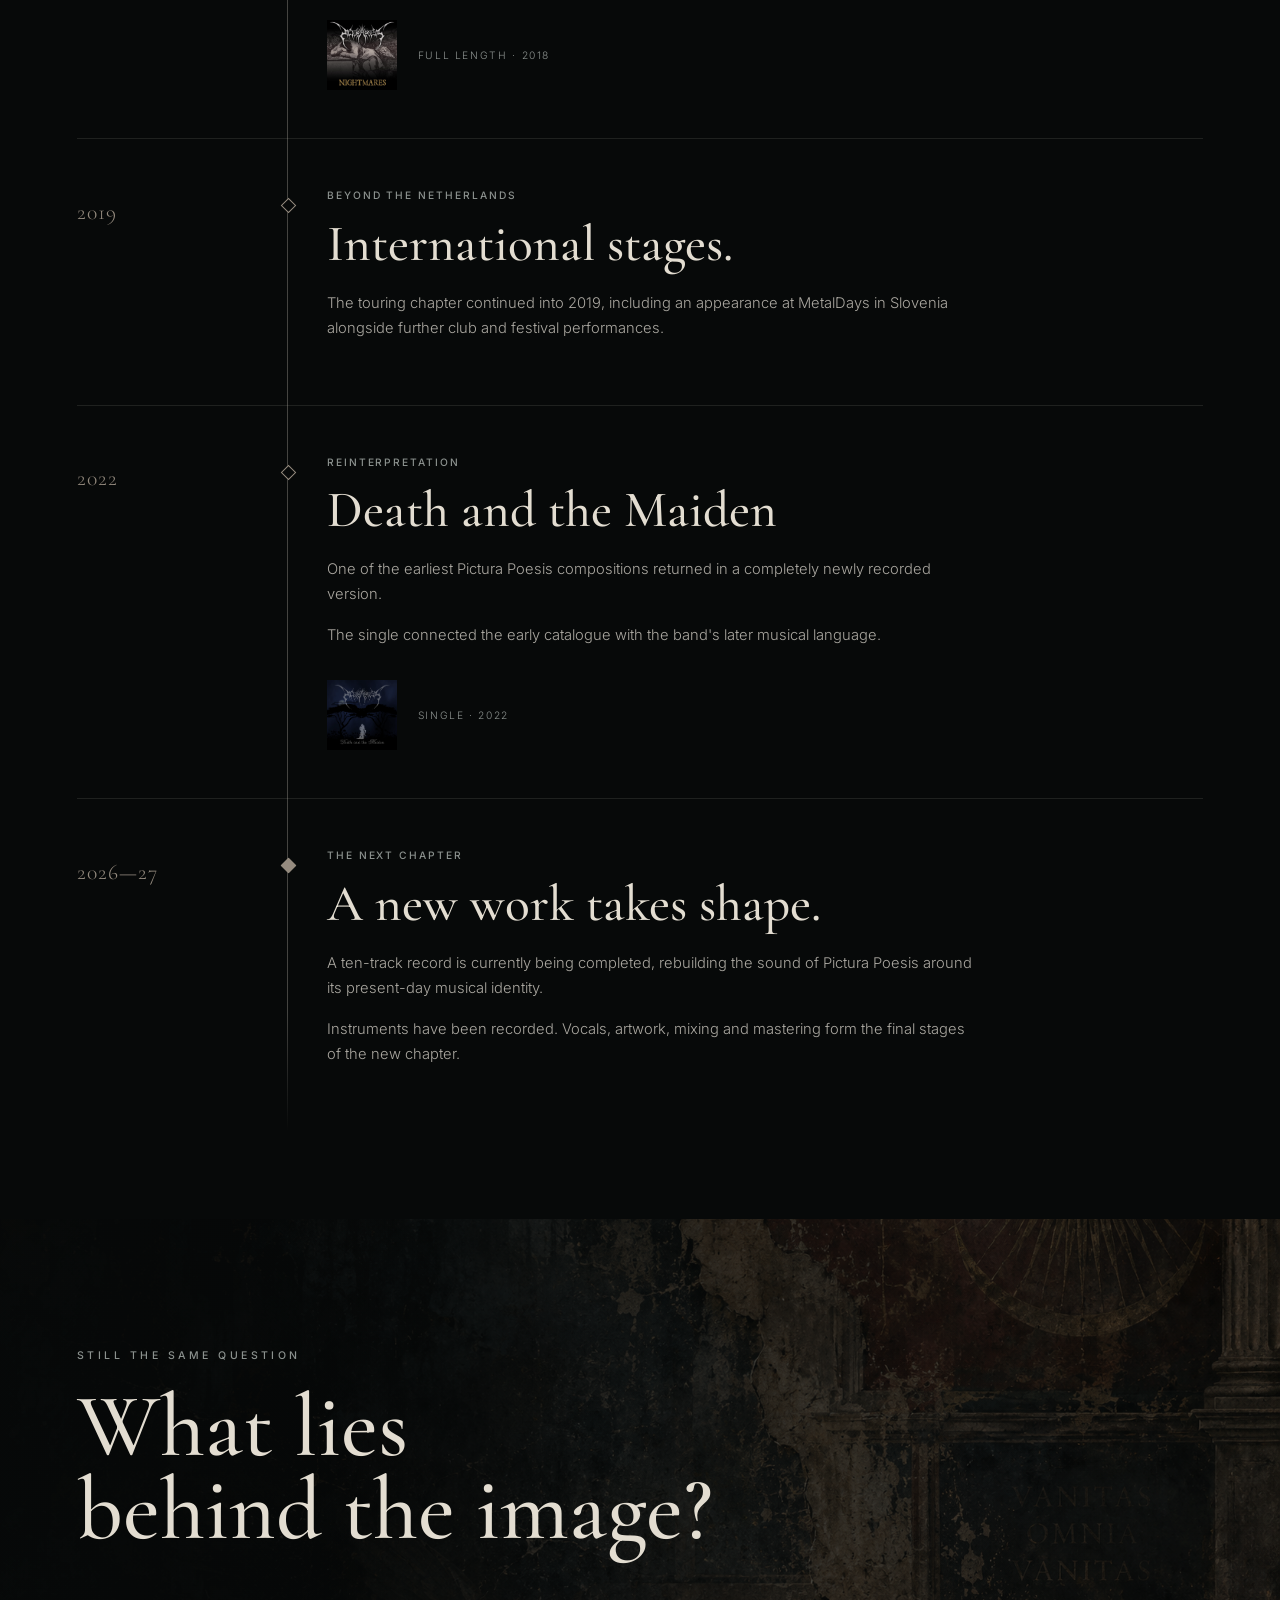
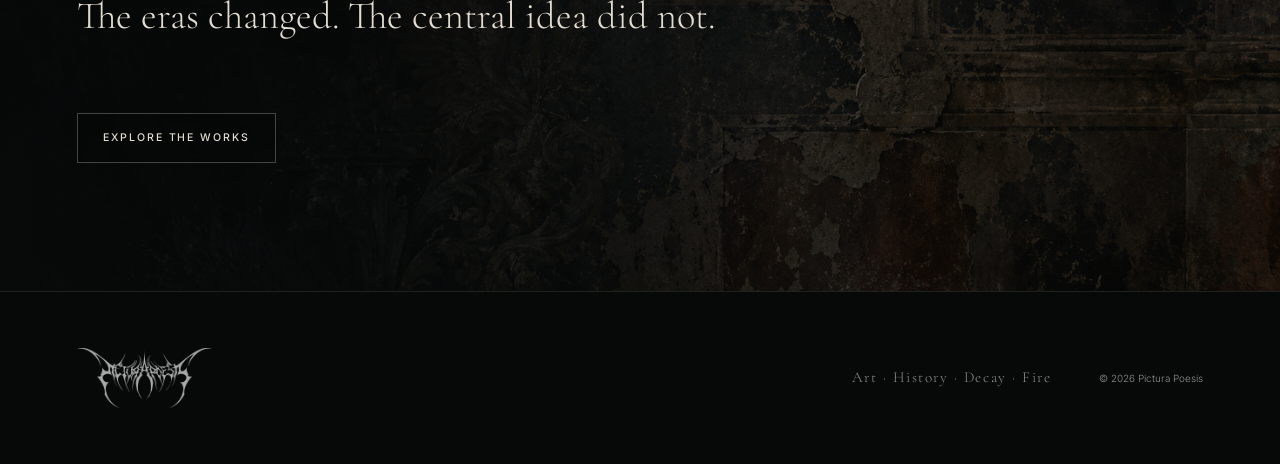
==== commit 2ce176bc: "Update history.html" ====
--- a/history.html
+++ b/history.html
@@ -3,182 +3,65 @@
 
 <head>
     <meta charset="UTF-8">
-
-    <meta
-        name="viewport"
-        content="width=device-width, initial-scale=1.0"
-    >
-
+    <meta name="viewport" content="width=device-width, initial-scale=1.0">
     <title>The History — Pictura Poesis</title>
-
-    <meta
-        name="description"
-        content="Explore the history of Pictura Poesis, from the band's earliest recordings to Miseriae Mundi, Nightmares and the next chapter."
-    >
-
-    <meta
-        name="robots"
-        content="index, follow"
-    >
-
-    <link
-        rel="canonical"
-        href="https://pictura-poesis.com/history.html"
-    >
-
-    <meta
-        name="theme-color"
-        content="#070909"
-    >
-
-
-    <link
-        rel="icon"
-        type="image/png"
-        href="/assets/images/favicon.png"
-    >
-
-
-    <meta
-        property="og:title"
-        content="The History — Pictura Poesis"
-    >
-
-    <meta
-        property="og:description"
-        content="From the first recordings to a new chapter."
-    >
-
-    <meta
-        property="og:url"
-        content="https://pictura-poesis.com/history.html"
-    >
-
-    <meta
-        property="og:image"
-        content="https://pictura-poesis.com/assets/images/social-preview.jpg"
-    >
-
-    <meta
-        property="og:type"
-        content="website"
-    >
-
-
-    <link
-        rel="preconnect"
-        href="https://fonts.googleapis.com"
-    >
-
-    <link
-        rel="preconnect"
-        href="https://fonts.gstatic.com"
-        crossorigin
-    >
-
-    <link
-        href="https://fonts.googleapis.com/css2?family=Cormorant+Garamond:wght@400;500;600&family=Inter:wght@300;400;500;600&display=swap"
-        rel="stylesheet"
-    >
-
-    <link
-        rel="stylesheet"
-        href="assets/css/style.css"
-    >
-
+    <meta name="description" content="Explore the history of Pictura Poesis, from the band's earliest recordings to Miseriae Mundi, Nightmares and the next chapter.">
+    <meta name="robots" content="index, follow">
+    <link rel="canonical" href="https://pictura-poesis.com/history.html">
+    <meta name="theme-color" content="#070909">
+    <link rel="icon" type="image/png" href="/assets/images/favicon.png">
+    <meta property="og:title" content="The History — Pictura Poesis">
+    <meta property="og:description" content="From the first recordings to a new chapter.">
+    <meta property="og:url" content="https://pictura-poesis.com/history.html">
+    <meta property="og:image" content="https://pictura-poesis.com/assets/images/social-preview.jpg">
+    <meta property="og:type" content="website">
+    <link rel="preconnect" href="https://fonts.googleapis.com">
+    <link rel="preconnect" href="https://fonts.gstatic.com" crossorigin>
+    <link href="https://fonts.googleapis.com/css2?family=Cormorant+Garamond:wght@400;500;600&family=Inter:wght@300;400;500;600&display=swap" rel="stylesheet">
+    <link rel="stylesheet" href="assets/css/style.css">
 </head>
 
-
 <body>
-
     <header class="site-header">
-
-        <a
-            class="header-logo"
-            href="index.html"
-            aria-label="Pictura Poesis home"
-        >
-            <img
-                src="assets/images/logo.png"
-                alt="Pictura Poesis"
-            >
-        </a>
-
-
-        <nav
-            class="desktop-nav"
-            aria-label="Main navigation"
-        >
+        <a class="header-logo" href="index.html" aria-label="Pictura Poesis home"><img src="assets/images/logo.png" alt="Pictura Poesis"></a>
+        <nav class="desktop-nav" aria-label="Main navigation">
             <a href="works.html">Works</a>
             <a href="index.html#music">Music</a>
             <a class="nav-active" href="history.html">History</a>
-            <a href="index.html#live">Live</a>
             <a href="index.html#contact">Contact</a>
         </nav>
-
-
         <details class="mobile-menu">
-
-            <summary>
-                Menu
-            </summary>
-
+            <summary>Menu</summary>
             <nav aria-label="Mobile navigation">
                 <a href="works.html">Works</a>
                 <a href="index.html#music">Music</a>
                 <a href="history.html">History</a>
-                <a href="index.html#live">Live</a>
                 <a href="index.html#contact">Contact</a>
             </nav>
-
         </details>
-
     </header>
-
-
-
     <main>
-
         <!-- PAGE HERO -->
-
         <section class="page-hero">
-
             <div class="page-hero-content">
-
-                <p class="eyebrow">
-                    Archive · 2012—Present
-                </p>
-
-                <h1 class="page-title">
-                    The<br>
-                    History.
+                <p class="eyebrow"> Archive · 2012—Present </p>
+                <h1 class="page-title"> The<br>History.
                 </h1>
-
                 <p class="page-lead">
                     A decade of music, art, stages and
                     changing chapters.
                 </p>
-
             </div>
-
         </section>
-
-
-
         <!-- INTRO -->
-
         <section class="page-intro section">
-
             <div class="section-rule" aria-hidden="true">
                 <span></span>
             </div>
-
             <div>
-
                 <p class="eyebrow">
                     The beginning
                 </p>
-
                 <h2>
                     Built around<br>
                     an idea.
--- a/assets/css/style.css
+++ b/assets/css/style.css
@@ -1,1302 +1,655 @@
 /* ==========================================================
    PICTURA POESIS
-   STYLE GUIDE v0.4
-
+   STYLE GUIDE v0.5
    ART · HISTORY · DECAY · FIRE
 ========================================================== */
-
-
 :root {
-
     --black: #070909;
     --black-soft: #0d1010;
     --black-raised: #111515;
-
     --stone: #202929;
     --petrol: #263738;
-
     --ash: #8b918e;
     --ash-light: #aaa7a0;
-
     --parchment: #e3ddd1;
     --white: #f2efe7;
-
     --rust: #76513d;
     --ember: #a46645;
-
-    --line:
-        rgba(227, 221, 209, .11);
-
-    --line-strong:
-        rgba(227, 221, 209, .28);
-
-    --font-display:
-        "Cormorant Garamond",
-        serif;
-
-    --font-body:
-        "Inter",
-        sans-serif;
-
-    --content-width:
-        1220px;
-
-}
-
-
+    --line: rgba(227, 221, 209, .11);
+    --line-strong: rgba(227, 221, 209, .28);
+    --font-display: "Cormorant Garamond", serif;
+    --font-body: "Inter", sans-serif;
+    --content-width: 1220px;
+}
 /* ==========================================================
    RESET
 ========================================================== */
-
 * {
     box-sizing: border-box;
 }
-
-
 html {
     scroll-behavior: smooth;
 }
-
-
 body {
-
     margin: 0;
-
-    background:
-        var(--black);
-
-    color:
-        var(--parchment);
-
-    font-family:
-        var(--font-body);
-
+    background: var(--black);
+    color: var(--parchment);
+    font-family: var(--font-body);
     font-weight: 300;
-
     line-height: 1.7;
-
     overflow-x: hidden;
-
-}
-
-
+}
 img {
-
     display: block;
-
     max-width: 100%;
-
-}
-
-
+}
 a {
-
     color: inherit;
-
     text-decoration: none;
-
-}
-
-
+}
 button,
 input,
 textarea {
-
     font: inherit;
-
-}
-
-
+}
 ::selection {
-
-    background:
-        var(--parchment);
-
-    color:
-        var(--black);
-
-}
-
-
+    background: var(--parchment);
+    color: var(--black);
+}
 /* ==========================================================
    ACCESSIBILITY
 ========================================================== */
-
 .sr-only {
-
-    position: absolute;
-
+    position: absolute;
     width: 1px;
     height: 1px;
-
     padding: 0;
     margin: -1px;
-
     overflow: hidden;
-
     clip: rect(0, 0, 0, 0);
-
     white-space: nowrap;
-
     border: 0;
-
-}
-
-
+}
 /* ==========================================================
    TYPOGRAPHY
 ========================================================== */
-
 h1,
 h2,
 h3,
 h4 {
-
     margin: 0;
-
-    font-family:
-        var(--font-display);
-
+    font-family: var(--font-display);
     font-weight: 500;
-
-}
-
-
+}
 h2 {
-
-    font-size:
-        clamp(3.4rem, 7vw, 6.7rem);
-
+    font-size: clamp(3.4rem, 7vw, 6.7rem);
     line-height: .92;
-
-}
-
-
+}
 h3 {
-
-    font-size:
-        clamp(2.8rem, 5.7vw, 5.3rem);
-
+    font-size: clamp(2.8rem, 5.7vw, 5.3rem);
     line-height: .93;
-
-}
-
-
+}
 h4 {
-
-    font-size:
-        clamp(1.9rem, 3vw, 2.6rem);
-
+    font-size: clamp(1.9rem, 3vw, 2.6rem);
     line-height: 1;
-
-}
-
-
+}
 p {
     margin-top: 0;
 }
-
-
 .eyebrow {
-
-    margin-bottom:
-        1.35rem;
-
-    color:
-        var(--ash);
-
-    font-size:
-        .66rem;
-
-    font-weight:
-        500;
-
-    letter-spacing:
-        .33em;
-
-    text-transform:
-        uppercase;
-
-}
-
-
+    margin-bottom: 1.35rem;
+    color: var(--ash);
+    font-size: .66rem;
+    font-weight: 500;
+    letter-spacing: .33em;
+    text-transform: uppercase;
+}
 .lead {
-
-    max-width:
-        760px;
-
-    font-family:
-        var(--font-display);
-
-    font-size:
-        clamp(1.55rem, 3vw, 2.5rem);
-
-    line-height:
-        1.34;
-
-}
-
-
+    max-width: 760px;
+    font-family: var(--font-display);
+    font-size: clamp(1.55rem, 3vw, 2.5rem);
+    line-height: 1.34;
+}
 .lead-small {
-
-    font-family:
-        var(--font-display);
-
-    font-size:
-        clamp(1.5rem, 2.4vw, 2.15rem);
-
-    line-height:
-        1.35;
-
-}
-
-
+    font-family: var(--font-display);
+    font-size: clamp(1.5rem, 2.4vw, 2.15rem);
+    line-height: 1.35;
+}
 .body-copy {
-
-    max-width:
-        690px;
-
-}
-
-
+    max-width: 690px;
+}
 /* ==========================================================
    HEADER
 ========================================================== */
-
 .site-header {
-
-    position: absolute;
-
+    position: absolute;
     top: 0;
     left: 0;
-
     z-index: 50;
-
     display: flex;
-
     align-items: center;
-
     justify-content: space-between;
-
     width: 100%;
-
-    padding:
-        2rem 4vw;
-
-}
-
-
+    padding: 2rem 4vw;
+}
 .header-logo {
-
     display: block;
-
-    width:
-        155px;
-
-}
-
-
+    width: 155px;
+}
 .header-logo img,
 .footer-logo img {
-
     width: 100%;
-
-    filter:
-        brightness(0)
-        invert(1);
-
-    opacity:
-        .93;
-
-}
-
-
-/* ==========================================================
-   DESKTOP NAV
-========================================================== */
-
+    opacity: .93;
+}
 .desktop-nav {
-
     display: flex;
-
     align-items: center;
-
-    gap:
-        2rem;
-
-    font-size:
-        .66rem;
-
-    font-weight:
-        500;
-
-    letter-spacing:
-        .18em;
-
-    text-transform:
-        uppercase;
-
-}
-
-
+    gap: 2rem;
+    font-size: .66rem;
+    font-weight: 500;
+    letter-spacing: .18em;
+    text-transform: uppercase;
+}
 .desktop-nav a {
-
-    position: relative;
-
-    padding:
-        .4rem 0;
-
-    opacity:
-        .66;
-
-    transition:
-        opacity .2s ease;
-
-}
-
-
+    position: relative;
+    padding: .4rem 0;
+    opacity: .66;
+    transition: opacity .2s ease;
+}
 .desktop-nav a::after {
-
     content: "";
-
-    position: absolute;
-
+    position: absolute;
     bottom: 0;
     left: 0;
-
     width: 0;
     height: 1px;
-
-    background:
-        var(--parchment);
-
-    transition:
-        width .25s ease;
-
-}
-
-
-.desktop-nav a:hover {
-
+    background: var(--parchment);
+    transition: width .25s ease;
+}
+.desktop-nav a:hover,
+.desktop-nav .nav-active {
     opacity: 1;
-
-}
-
-
-.desktop-nav a:hover::after {
-
+}
+.desktop-nav a:hover::after,
+.desktop-nav .nav-active::after {
     width: 100%;
-
-}
-
-
+}
 /* ==========================================================
    MOBILE MENU
 ========================================================== */
-
 .mobile-menu {
     display: none;
 }
-
-
 .mobile-menu summary {
-
     list-style: none;
-
     cursor: pointer;
-
-    color:
-        var(--parchment);
-
-    font-size:
-        .62rem;
-
-    font-weight:
-        500;
-
-    letter-spacing:
-        .22em;
-
-    text-transform:
-        uppercase;
-
-}
-
-
+    color: var(--parchment);
+    font-size: .62rem;
+    font-weight: 500;
+    letter-spacing: .22em;
+    text-transform: uppercase;
+}
 .mobile-menu summary::-webkit-details-marker {
     display: none;
 }
-
-
 .mobile-menu nav {
-
-    position: absolute;
-
-    top:
-        4.7rem;
-
-    right:
-        5vw;
-
+    position: absolute;
+    top: 4.7rem;
+    right: 5vw;
     display: flex;
-
     flex-direction: column;
-
-    min-width:
-        180px;
-
-    padding:
-        1.4rem;
-
-    background:
-        rgba(7, 9, 9, .96);
-
-    border:
-        1px solid var(--line-strong);
-
-    backdrop-filter:
-        blur(12px);
-
-}
-
-
+    min-width: 180px;
+    padding: 1.4rem;
+    background: rgba(7, 9, 9, .96);
+    border: 1px solid var(--line-strong);
+    backdrop-filter: blur(12px);
+}
 .mobile-menu nav a {
-
-    padding:
-        .75rem 0;
-
-    border-bottom:
-        1px solid var(--line);
-
-    font-size:
-        .67rem;
-
-    letter-spacing:
-        .18em;
-
-    text-transform:
-        uppercase;
-
-}
-
-
+    padding: .75rem 0;
+    border-bottom: 1px solid var(--line);
+    font-size: .67rem;
+    letter-spacing: .18em;
+    text-transform: uppercase;
+}
 .mobile-menu nav a:last-child {
     border-bottom: 0;
 }
-
-
-/* ==========================================================
-   HERO
-========================================================== */
-
+/* ==========================================================
+   BUTTONS
+========================================================== */
+.button {
+    display: inline-flex;
+    align-items: center;
+    justify-content: center;
+    min-width: 175px;
+    padding: .95rem 1.6rem;
+    border: 1px solid var(--line-strong);
+    font-size: .66rem;
+    font-weight: 500;
+    letter-spacing: .18em;
+    text-transform: uppercase;
+    transition:
+        background .2s ease,
+        color .2s ease,
+        border-color .2s ease;
+}
+.button-primary {
+    background: var(--parchment);
+    color: var(--black);
+    border-color: var(--parchment);
+}
+.button-primary:hover {
+    background: var(--white);
+    border-color: var(--white);
+}
+.button-secondary {
+    background: rgba(7, 9, 9, .18);
+    backdrop-filter: blur(3px);
+}
+.button-secondary:hover {
+    background: rgba(7, 9, 9, .52);
+    border-color: var(--parchment);
+}
+/* ==========================================================
+   TEXT LINKS
+========================================================== */
+.text-link {
+    display: inline-block;
+    position: relative;
+    margin-top: 1.5rem;
+    padding-bottom: .35rem;
+    font-size: .65rem;
+    font-weight: 500;
+    letter-spacing: .17em;
+    text-transform: uppercase;
+}
+.text-link::after {
+    content: "";
+    position: absolute;
+    left: 0;
+    bottom: 0;
+    width: 100%;
+    height: 1px;
+    background: #958b7f;
+    transform-origin: left center;
+    transition: transform .2s ease;
+}
+.text-link:hover::after {
+    transform: scaleX(.35);
+}
+/* ==========================================================
+   GLOBAL SECTIONS
+========================================================== */
+.section {
+    width: min(
+        calc(100% - 12vw),
+        var(--content-width)
+    );
+    margin: 0 auto;
+    padding: 6.5rem 0;
+}
+.section-heading {
+    margin-bottom: 3.5rem;
+}
+.section-heading > p:last-child {
+    margin: 1.6rem 0 0;
+    color: var(--ash);
+}
+/* ==========================================================
+   HOME HERO
+========================================================== */
 .hero {
-
-    position: relative;
-
+    position: relative;
     display: flex;
-
     align-items: center;
-
-    min-height:
-        100svh;
-
-    padding:
-        10rem 6vw 6rem;
-
+    min-height: 100svh;
+    padding: 10rem 6vw 6rem;
     background:
-
         linear-gradient(
             90deg,
             rgba(7, 9, 9, .92) 0%,
             rgba(7, 9, 9, .68) 42%,
             rgba(7, 9, 9, .26) 100%
         ),
-
         url("../images/background.png")
         center center / cover no-repeat;
-
     overflow: hidden;
-
-}
-
-
+}
 .hero::before {
-
     content: "";
-
-    position: absolute;
-
+    position: absolute;
     inset: 0;
-
     background:
-
         radial-gradient(
             circle at 80% 35%,
             rgba(164, 102, 69, .08),
             transparent 34%
         );
-
     pointer-events: none;
-
-}
-
-
+}
 .hero::after {
-
     content: "";
-
-    position: absolute;
-
+    position: absolute;
     inset: 0;
-
     background:
-
         linear-gradient(
             to bottom,
             transparent 54%,
             rgba(7, 9, 9, .2) 70%,
             var(--black) 100%
         );
-
     pointer-events: none;
-
-}
-
-
+}
 .hero-content {
-
-    position: relative;
-
+    position: relative;
     z-index: 2;
-
-    width:
-        min(820px, 86vw);
-
-}
-
-
+    width: min(820px, 86vw);
+}
 .hero-logo {
-
-    width:
-        min(690px, 82vw);
-
-    max-height:
-        300px;
-
-    object-fit:
-        contain;
-
-    object-position:
-        left center;
-
-    filter:
-        brightness(0)
-        invert(1);
-
-}
-
-
+    width: min(690px, 82vw);
+    max-height: 300px;
+    object-fit: contain;
+    object-position: left center;
+}
 .hero-tagline {
-
-    max-width:
-        610px;
-
-    margin:
-        2.2rem 0 0;
-
-    font-family:
-        var(--font-display);
-
-    font-size:
-        clamp(1.5rem, 2.6vw, 2.15rem);
-
-    line-height:
-        1.3;
-
-}
-
-
+    max-width: 610px;
+    margin: 2.2rem 0 0;
+    font-family: var(--font-display);
+    font-size: clamp(1.5rem, 2.6vw, 2.15rem);
+    line-height: 1.3;
+}
 .hero-actions {
-
     display: flex;
-
     flex-wrap: wrap;
-
-    gap:
-        .9rem;
-
-    margin-top:
-        2.7rem;
-
-}
-
-
+    gap: .9rem;
+    margin-top: 2.7rem;
+}
 .hero-scroll {
-
-    position: absolute;
-
+    position: absolute;
     z-index: 5;
-
-    right:
-        2vw;
-
-    bottom:
-        5rem;
-
-    color:
-        var(--ash);
-
-    font-size:
-        .58rem;
-
-    letter-spacing:
-        .38em;
-
-    text-transform:
-        uppercase;
-
-    transform:
-        rotate(90deg);
-
-}
-
-
-/* ==========================================================
-   BUTTONS
-========================================================== */
-
-.button {
-
-    display: inline-flex;
-
-    align-items: center;
-
-    justify-content: center;
-
-    min-width:
-        175px;
-
-    padding:
-        .95rem 1.6rem;
-
-    border:
-        1px solid var(--line-strong);
-
-    font-size:
-        .66rem;
-
-    font-weight:
-        500;
-
-    letter-spacing:
-        .18em;
-
-    text-transform:
-        uppercase;
-
-    transition:
-        background .2s ease,
-        color .2s ease,
-        border-color .2s ease;
-
-}
-
-
-.button-primary {
-
+    right: 2vw;
+    bottom: 5rem;
+    color: var(--ash);
+    font-size: .58rem;
+    letter-spacing: .38em;
+    text-transform: uppercase;
+    transform: rotate(90deg);
+}
+/* ==========================================================
+   INTERNAL PAGE HERO
+========================================================== */
+.page-hero {
+    position: relative;
+    display: flex;
+    align-items: flex-end;
+    min-height: 48vh;
+    padding: 9rem 7vw 4.5rem;
     background:
-        var(--parchment);
-
-    color:
-        var(--black);
-
-    border-color:
-        var(--parchment);
-
-}
-
-
-.button-primary:hover {
-
+        linear-gradient(
+            90deg,
+            rgba(7, 9, 9, .94) 0%,
+            rgba(7, 9, 9, .72) 50%,
+            rgba(7, 9, 9, .40) 100%
+        ),
+        url("../images/background.png")
+        center / cover no-repeat;
+    overflow: hidden;
+}
+.page-hero::after {
+    content: "";
+    position: absolute;
+    inset: 0;
     background:
-        var(--white);
-
-    border-color:
-        var(--white);
-
-}
-
-
-.button-secondary {
-
-    background:
-        rgba(7, 9, 9, .18);
-
-    backdrop-filter:
-        blur(3px);
-
-}
-
-
-.button-secondary:hover {
-
-    background:
-        rgba(7, 9, 9, .52);
-
-    border-color:
-        var(--parchment);
-
-}
-
-
-/* ==========================================================
-   GLOBAL SECTIONS
-========================================================== */
-
-.section {
-
-    width:
-        min(
-            calc(100% - 12vw),
-            var(--content-width)
+        linear-gradient(
+            to bottom,
+            rgba(7, 9, 9, .10),
+            rgba(7, 9, 9, .15) 55%,
+            var(--black) 100%
         );
-
-    margin:
-        0 auto;
-
-    padding:
-        8.5rem 0;
-
-}
-
-
-.section-heading {
-
-    margin-bottom:
-        5.5rem;
-
-}
-
-
-.section-heading > p:last-child {
-
-    margin:
-        1.6rem 0 0;
-
-    color:
-        var(--ash);
-
-}
-
-
+    pointer-events: none;
+}
+.page-hero-content {
+    position: relative;
+    z-index: 2;
+    width: min(720px, 100%);
+}
+.page-title {
+    margin: 0;
+    color: var(--white);
+    font-family: var(--font-display);
+    font-size: clamp(4rem, 8vw, 7rem);
+    font-weight: 500;
+    line-height: .82;
+}
+.page-lead {
+    max-width: 560px;
+    margin: 2rem 0 0;
+    color: var(--parchment);
+    font-family: var(--font-display);
+    font-size: clamp(1.25rem, 2vw, 1.7rem);
+    line-height: 1.35;
+}
 /* ==========================================================
    INTRO
 ========================================================== */
-
-.intro {
-
+.intro,
+.page-intro {
     display: grid;
-
     grid-template-columns:
         minmax(100px, 190px)
         1fr;
-
-    gap:
-        clamp(2rem, 6vw, 7rem);
-
-    border-bottom:
-        1px solid var(--line);
-
-}
-
-
+    gap: clamp(2rem, 6vw, 7rem);
+    border-bottom: 1px solid var(--line);
+}
 .section-rule {
-
-    padding-top:
-        .7rem;
-
-}
-
-
+    padding-top: .7rem;
+}
 .section-rule::before {
-
     content: "";
-
     display: block;
-
-    width:
-        100%;
-
-    height:
-        1px;
-
+    width: 100%;
+    height: 1px;
     background:
-
         linear-gradient(
             90deg,
             var(--line-strong),
             transparent
         );
-
-}
-
-
+}
 .section-rule span {
-
     display: block;
-
-    width:
-        5px;
-
-    height:
-        5px;
-
-    margin-top:
-        -3px;
-
-    background:
-        #958b7f;
-
-    transform:
-        rotate(45deg);
-
-}
-
-
-.intro h2 {
-
-    margin-bottom:
-        2.8rem;
-
-}
-
-
-.intro .body-copy {
-
-    margin-top:
-        2.3rem;
-
-    color:
-        var(--ash-light);
-
-}
-
-
+    width: 5px;
+    height: 5px;
+    margin-top: -3px;
+    background: #958b7f;
+    transform: rotate(45deg);
+}
+.intro h2,
+.page-intro h2 {
+    margin-bottom: 2.8rem;
+}
+.intro .body-copy,
+.page-intro .body-copy {
+    margin-top: 2.3rem;
+    color: var(--ash-light);
+}
 /* ==========================================================
    DISCOGRAPHY
 ========================================================== */
-
 .discography {
-
-    padding-top:
-        9.5rem;
-
-}
-
-
+    padding-top: 6.5rem;
+}
 .release {
-
     display: grid;
-
     grid-template-columns:
         minmax(280px, 510px)
         minmax(300px, 1fr);
-
-    gap:
-        clamp(4rem, 8vw, 8rem);
-
-    align-items:
-        center;
-
-    padding:
-        5rem 0;
-
-    border-top:
-        1px solid var(--line);
-
-}
-
-
+    gap: clamp(3rem, 6vw, 6rem);
+    align-items: center;
+    padding: 3.75rem 0;
+    border-top: 1px solid var(--line);
+}
 .release-feature {
-
-    padding-top:
-        0;
-
-    border-top:
-        0;
-
-}
-
-
+    padding-top: 0;
+    border-top: 0;
+}
 .release-reverse {
-
     grid-template-columns:
         minmax(300px, 1fr)
         minmax(280px, 510px);
-
-}
-
-
+}
 .release-reverse .release-cover {
-
-    grid-column:
-        2;
-
-}
-
-
+    grid-column: 2;
+}
 .release-reverse .release-info {
-
-    grid-column:
-        1;
-
-    grid-row:
-        1;
-
-}
-
-
+    grid-column: 1;
+    grid-row: 1;
+}
 .release-cover {
-
-    position: relative;
-
-}
-
-
+    position: relative;
+}
 .release-cover::after {
-
     content: "";
-
-    position: absolute;
-
+    position: absolute;
     z-index: -1;
-
-    inset:
-        1rem -1rem -1rem 1rem;
-
-    border:
-        1px solid rgba(149, 139, 127, .23);
-
-}
-
-
+    inset: 1rem -1rem -1rem 1rem;
+    border: 1px solid rgba(149, 139, 127, .23);
+}
 .release-cover img {
-
     width: 100%;
-
-    aspect-ratio:
-        1;
-
-    object-fit:
-        cover;
-
-    background:
-        var(--black-raised);
-
-    box-shadow:
-        0 24px 65px rgba(0, 0, 0, .38);
-
-    transition:
-        transform .5s ease;
-
-}
-
-
+    aspect-ratio: 1;
+    object-fit: cover;
+    background: var(--black-raised);
+    box-shadow: 0 24px 65px rgba(0, 0, 0, .38);
+    transition: transform .5s ease;
+}
 .release:hover .release-cover img {
-
-    transform:
-        scale(1.012);
-
-}
-
-
+    transform: scale(1.012);
+}
 .release-type {
-
-    margin-bottom:
-        1.3rem;
-
-    color:
-        var(--ash);
-
-    font-size:
-        .65rem;
-
-    font-weight:
-        500;
-
-    letter-spacing:
-        .22em;
-
-    text-transform:
-        uppercase;
-
-}
-
-
+    margin-bottom: 1.3rem;
+    color: var(--ash);
+    font-size: .65rem;
+    font-weight: 500;
+    letter-spacing: .22em;
+    text-transform: uppercase;
+}
 .release-info h3 {
-
-    margin-bottom:
-        1.8rem;
-
-}
-
-
+    margin-bottom: 1.8rem;
+}
 .release-info > p:not(.release-type) {
-
-    max-width:
-        540px;
-
-    color:
-        var(--ash-light);
-
-}
-
-
+    max-width: 540px;
+    color: var(--ash-light);
+}
+/* ==========================================================
+   STREAMING LINKS
+========================================================== */
 .streaming-links {
-
     display: flex;
-
     flex-wrap: wrap;
-
-    gap:
-        1.4rem;
-
-    margin-top:
-        2.2rem;
-
-}
-
-
+    gap: 1.4rem;
+    margin-top: 2.2rem;
+}
 .streaming-links a {
-
-    position: relative;
-
-    padding-bottom:
-        .32rem;
-
-    font-size:
-        .64rem;
-
-    font-weight:
-        500;
-
-    letter-spacing:
-        .16em;
-
-    text-transform:
-        uppercase;
-
-}
-
-
+    position: relative;
+    padding-bottom: .32rem;
+    font-size: .64rem;
+    font-weight: 500;
+    letter-spacing: .16em;
+    text-transform: uppercase;
+}
 .streaming-links a::after {
-
     content: "";
-
-    position: absolute;
-
+    position: absolute;
     left: 0;
     bottom: 0;
-
-    width:
-        100%;
-
-    height:
-        1px;
-
-    background:
-        #958b7f;
-
-    transform-origin:
-        left center;
-
-    transition:
-        transform .2s ease;
-
-}
-
-
+    width: 100%;
+    height: 1px;
+    background: #958b7f;
+    transform-origin: left center;
+    transition: transform .2s ease;
+}
 .streaming-links a:hover::after {
-
-    transform:
-        scaleX(.35);
-
-}
-
-
-/* ==========================================================
-   ARCHIVE
-========================================================== */
-
+    transform: scaleX(.35);
+}
+/* ==========================================================
+   HOME ARCHIVE
+========================================================== */
 .archive-heading {
-
-    padding-top:
-        7rem;
-
-    margin-bottom:
-        3rem;
-
-    border-top:
-        1px solid var(--line);
-
-}
-
-
+    padding-top: 5rem;
+    margin-bottom: 3rem;
+    border-top: 1px solid var(--line);
+}
 .archive-heading h3 {
-
-    font-size:
-        clamp(2.8rem, 5vw, 4.6rem);
-
-}
-
-
+    font-size: clamp(2.8rem, 5vw, 4.6rem);
+}
 .archive-grid {
-
     display: grid;
-
     grid-template-columns:
         repeat(2, minmax(0, 1fr));
-
-    gap:
-        2rem;
-
-}
-
-
+    gap: 2rem;
+}
 .archive-release {
-
     overflow: hidden;
-
-    background:
-        var(--black-soft);
-
-    border:
-        1px solid var(--line);
-
-}
-
-
+    background: var(--black-soft);
+    border: 1px solid var(--line);
+}
 .archive-cover {
-
     overflow: hidden;
-
-}
-
-
+}
 .archive-cover img {
-
     width: 100%;
-
-    aspect-ratio:
-        1;
-
-    object-fit:
-        cover;
-
-    filter:
-        saturate(.82);
-
+    aspect-ratio: 1;
+    object-fit: cover;
+    filter: saturate(.82);
     transition:
         transform .55s ease,
         filter .4s ease;
-
-}
-
-
+}
 .archive-release:hover .archive-cover img {
-
-    transform:
-        scale(1.025);
-
-    filter:
-        saturate(1);
-
-}
-
-
+    transform: scale(1.025);
+    filter: saturate(1);
+}
 .archive-details {
-
-    padding:
-        2.1rem;
-
-}
-
-
+    padding: 2.1rem;
+}
 .archive-details h4 {
-
-    margin-bottom:
-        1.2rem;
-
-}
-
-
+    margin-bottom: 1.2rem;
+}
 .archive-details p:last-child {
-
     margin-bottom: 0;
-
-    color:
-        var(--ash-light);
-
-}
-
-
-/* ==========================================================
-   CONCEPT
-========================================================== */
-
+    color: var(--ash-light);
+}
+/* ==========================================================
+   HOME CONCEPT
+========================================================== */
 .concept-section {
-
-    position: relative;
-
-    min-height:
-        760px;
-
-    margin-top:
-        4rem;
-
+    position: relative;
+    min-height: 560px;
+    margin-top: 2.5rem;
     display: flex;
-
     align-items: center;
-
     overflow: hidden;
-
-}
-
-
+}
 .concept-background {
-
-    position: absolute;
-
+    position: absolute;
     inset: 0;
-
     background:
-
         linear-gradient(
             90deg,
             rgba(7, 9, 9, .94),
             rgba(7, 9, 9, .68) 52%,
             rgba(7, 9, 9, .3)
         ),
-
         url("../images/background.png")
         center center / cover no-repeat;
-
-    filter:
-        saturate(.74);
-
-}
-
-
+    filter: saturate(.74);
+}
 .concept-background::after {
-
     content: "";
-
-    position: absolute;
-
+    position: absolute;
     inset: 0;
-
     background:
-
         linear-gradient(
             to bottom,
             var(--black),
@@ -1304,951 +657,844 @@
             transparent 82%,
             var(--black)
         );
-
-}
-
-
+}
 .concept-inner {
-
-    position: relative;
-
+    position: relative;
     z-index: 2;
-
     display: grid;
-
     grid-template-columns:
         minmax(170px, 1fr)
         minmax(300px, 750px);
-
-    gap:
-        5rem;
-
-    width:
-        min(
-            calc(100% - 12vw),
-            var(--content-width)
-        );
-
-    margin:
-        0 auto;
-
-    padding:
-        9rem 0;
-
-}
-
-
+    gap: 5rem;
+    width: min(
+        calc(100% - 12vw),
+        var(--content-width)
+    );
+    margin: 0 auto;
+    padding: 9rem 0;
+}
 .concept-mark {
-
-    padding-top:
-        .7rem;
-
-}
-
-
+    padding-top: .7rem;
+}
 .concept-mark span {
-
     display: block;
-
-    width:
-        85px;
-
-    height:
-        1px;
-
-    margin-bottom:
-        1.3rem;
-
-    background:
-        var(--line-strong);
-
-}
-
-
+    width: 85px;
+    height: 1px;
+    margin-bottom: 1.3rem;
+    background: var(--line-strong);
+}
 .concept-mark p {
-
-    color:
-        #958b7f;
-
-    font-family:
-        var(--font-display);
-
-    font-size:
-        1rem;
-
-    font-style:
-        italic;
-
-    letter-spacing:
-        .07em;
-
-}
-
-
+    color: #958b7f;
+    font-family: var(--font-display);
+    font-size: 1rem;
+    font-style: italic;
+    letter-spacing: .07em;
+}
 .concept-copy h2 {
-
-    margin-bottom:
-        2.8rem;
-
-}
-
-
-.concept-copy > p:last-child {
-
-    max-width:
-        650px;
-
-    color:
-        var(--ash-light);
-
-}
-
-
+    margin-bottom: 2.8rem;
+}
+.concept-copy > p:not(.eyebrow):not(.lead) {
+    max-width: 650px;
+    color: var(--ash-light);
+}
 /* ==========================================================
    ABOUT
 ========================================================== */
-
 .about {
-
     display: grid;
-
     grid-template-columns:
         minmax(300px, 1fr)
         minmax(300px, 520px);
-
-    gap:
-        clamp(4rem, 10vw, 10rem);
-
-    align-items:
-        end;
-
-    border-bottom:
-        1px solid var(--line);
-
-}
-
-
+    gap: clamp(3rem, 7vw, 7rem);
+    align-items: end;
+    border-bottom: 1px solid var(--line);
+}
 .about-copy > p:not(.lead-small) {
-
-    color:
-        var(--ash-light);
-
-}
-
-
+    color: var(--ash-light);
+}
 /* ==========================================================
    NEXT CHAPTER
 ========================================================== */
-
 .next-chapter {
-
-    position: relative;
-
+    position: relative;
     display: flex;
-
     align-items: center;
-
-    min-height:
-        72vh;
-
-    padding:
-        8rem 6vw;
-
+    min-height: 52vh;
+    padding: 8rem 6vw;
     background:
-
         linear-gradient(
             90deg,
             rgba(7, 9, 9, .94),
             rgba(7, 9, 9, .52)
         ),
-
         url("../images/background.png")
         70% center / cover no-repeat;
-
-    border-bottom:
-        1px solid var(--line);
-
-}
-
-
+    border-bottom: 1px solid var(--line);
+}
 .next-chapter::after {
-
     content: "";
-
-    position: absolute;
-
+    position: absolute;
     inset: 0;
-
     background:
-
         radial-gradient(
             circle at 78% 45%,
             rgba(164, 102, 69, .11),
             transparent 32%
         );
-
-}
-
-
+}
 .next-chapter-inner {
-
-    position: relative;
-
+    position: relative;
     z-index: 2;
-
-    width:
-        min(850px, 100%);
-
-}
-
-
+    width: min(850px, 100%);
+}
 .next-chapter h2 {
-
-    margin-bottom:
-        2.4rem;
-
-}
-
-
+    margin-bottom: 2.4rem;
+}
 .chapter-note {
-
-    margin-top:
-        2rem;
-
-    color:
-        var(--ash);
-
-    font-size:
-        .78rem;
-
-    letter-spacing:
-        .06em;
-
-}
-
-
-/* ==========================================================
-   LIVE
-========================================================== */
-
-.live {
-
+    margin-top: 2rem;
+    color: var(--ash);
+    font-size: .78rem;
+    letter-spacing: .06em;
+}
+/* ==========================================================
+   CONTACT
+========================================================== */
+.contact {
+    position: relative;
+    padding: 7rem 6vw;
+    text-align: center;
+    background: var(--black-soft);
+    border-top: 1px solid var(--line);
+}
+.contact-inner {
+    width: min(900px, 100%);
+    margin: 0 auto;
+}
+.contact h2 {
+    margin-bottom: 2.3rem;
+}
+.contact-intro {
+    color: var(--ash);
+    margin-bottom: 2rem;
+}
+.email-link {
+    display: inline-block;
+    margin-bottom: 2.7rem;
+    font-family: var(--font-display);
+    font-size: clamp(1.2rem, 2.2vw, 1.7rem);
+    border-bottom: 1px solid var(--line-strong);
+}
+.contact-actions {
+    margin-bottom: 3.5rem;
+}
+.social-links {
+    display: flex;
+    justify-content: center;
+    flex-wrap: wrap;
+    gap: 1rem 2rem;
+}
+.social-links a {
+    color: var(--ash-light);
+    font-size: .65rem;
+    font-weight: 500;
+    letter-spacing: .17em;
+    text-transform: uppercase;
+    transition: color .2s ease;
+}
+.social-links a:hover {
+    color: var(--white);
+}
+/* ==========================================================
+   HISTORY TIMELINE
+========================================================== */
+.timeline-section {
+    padding-top: 10rem;
+}
+.timeline {
+    position: relative;
+}
+.timeline::before {
+    content: "";
+    position: absolute;
+    top: 0;
+    bottom: 0;
+    left: 210px;
+    width: 1px;
+    background:
+        linear-gradient(
+            to bottom,
+            transparent,
+            var(--line-strong) 4%,
+            var(--line-strong) 96%,
+            transparent
+        );
+}
+.timeline-entry {
     display: grid;
-
     grid-template-columns:
-        1fr 1fr;
-
-    gap:
-        6rem;
-
-    align-items:
-        end;
-
-}
-
-
-.show-row {
-
+        170px 80px minmax(0, 1fr);
+    padding: 4.5rem 0;
+    border-top: 1px solid var(--line);
+}
+.timeline-entry:first-child {
+    border-top: 0;
+}
+.timeline-year {
+    padding-top: .4rem;
+    color: #958b7f;
+    font-family: var(--font-display);
+    font-size: 1.35rem;
+    letter-spacing: .05em;
+}
+.timeline-marker {
+    position: relative;
+}
+.timeline-marker::before {
+    content: "";
+    position: absolute;
+    top: .8rem;
+    left: 36px;
+    width: 9px;
+    height: 9px;
+    background: var(--black);
+    border: 1px solid #958b7f;
+    transform: rotate(45deg);
+}
+.timeline-content {
+    max-width: 720px;
+}
+.timeline-label {
+    margin-bottom: 1rem;
+    color: var(--ash);
+    font-size: .64rem;
+    font-weight: 500;
+    letter-spacing: .19em;
+    text-transform: uppercase;
+}
+.timeline-content h3 {
+    margin-bottom: 2rem;
+    font-size: clamp(2.7rem, 5vw, 4.8rem);
+}
+.timeline-content > p:not(.timeline-label) {
+    color: var(--ash-light);
+}
+.timeline-release {
+    display: flex;
+    align-items: center;
+    gap: 1.3rem;
+    margin-top: 2rem;
+}
+.timeline-release img {
+    width: 70px;
+    height: 70px;
+    object-fit: cover;
+    filter: saturate(.8);
+}
+.timeline-release span {
+    color: var(--ash);
+    font-size: .64rem;
+    letter-spacing: .16em;
+    text-transform: uppercase;
+}
+.timeline-entry-current .timeline-marker::before {
+    background: #958b7f;
+}
+.history-manifesto {
+    position: relative;
+    min-height: 68vh;
+    display: flex;
+    align-items: center;
+    padding: 8rem 6vw;
+    background:
+        linear-gradient(
+            90deg,
+            rgba(7, 9, 9, .93),
+            rgba(7, 9, 9, .52)
+        ),
+        url("../images/background.png")
+        65% center / cover no-repeat;
+}
+.history-manifesto-inner {
+    width: min(820px, 100%);
+}
+.history-manifesto h2 {
+    margin-bottom: 2.5rem;
+}
+.history-manifesto .button {
+    margin-top: 2rem;
+}
+/* ==========================================================
+   WORKS MANIFESTO
+========================================================== */
+.works-manifesto {
     display: grid;
-
     grid-template-columns:
-        130px 1fr;
-
-    gap:
-        2rem;
-
-    padding:
-        1.5rem 0;
-
-    border-top:
-        1px solid var(--line-strong);
-
-    border-bottom:
-        1px solid var(--line);
-
-}
-
-
-.show-status {
-
-    color:
-        #958b7f;
-
-    font-size:
-        .65rem;
-
-    letter-spacing:
-        .16em;
-
-    text-transform:
-        uppercase;
-
-}
-
-
-.live-follow {
-
-    margin:
-        1.8rem 0 0;
-
-    color:
-        var(--ash);
-
-    font-size:
-        .85rem;
-
-}
-
-
-/* ==========================================================
-   CONTACT
-========================================================== */
-
-.contact {
-
-    position: relative;
-
-    padding:
-        10rem 6vw;
-
-    text-align:
-        center;
-
+        minmax(300px, 1fr)
+        minmax(300px, 520px);
+    gap: clamp(3rem, 7vw, 7rem);
+    align-items: end;
+    border-bottom: 1px solid var(--line);
+}
+.works-manifesto-copy > p:not(.lead-small) {
+    color: var(--ash-light);
+}
+/* ==========================================================
+   METHOD
+========================================================== */
+.method-section {
+    width: min(
+        calc(100% - 12vw),
+        var(--content-width)
+    );
+    margin: 0 auto;
+    padding: 3rem 0 9rem;
+}
+.method-grid {
+    display: grid;
+    grid-template-columns: repeat(3, 1fr);
+    border-top: 1px solid var(--line);
+    border-bottom: 1px solid var(--line);
+}
+.method-step {
+    position: relative;
+    min-height: 360px;
+    padding: 3.5rem 2.5rem;
+    border-right: 1px solid var(--line);
+}
+.method-step:last-child {
+    border-right: 0;
+}
+.method-number {
+    position: absolute;
+    top: 2rem;
+    right: 2rem;
+    color: rgba(227, 221, 209, .12);
+    font-family: var(--font-display);
+    font-size: 4rem;
+}
+.method-step h3 {
+    margin-bottom: 1.6rem;
+    font-size: clamp(2.7rem, 4vw, 4rem);
+}
+.method-step > p:last-child {
+    color: var(--ash-light);
+}
+/* ==========================================================
+   WORKS ARCHIVE
+========================================================== */
+.works-archive {
+    padding-top: 8rem;
+}
+.work-release {
+    display: grid;
+    grid-template-columns:
+        minmax(280px, 500px)
+        minmax(300px, 1fr);
+    gap: clamp(3rem, 6vw, 6rem);
+    align-items: start;
+    padding: 6rem 0;
+    border-top: 1px solid var(--line);
+}
+.work-release-reverse {
+    grid-template-columns:
+        minmax(300px, 1fr)
+        minmax(280px, 500px);
+}
+.work-release-reverse .work-release-art {
+    grid-column: 2;
+}
+.work-release-reverse .work-release-content {
+    grid-column: 1;
+    grid-row: 1;
+}
+.work-release-art {
+    position: sticky;
+    top: 2rem;
+}
+.work-release-art img {
+    width: 100%;
+    aspect-ratio: 1;
+    object-fit: cover;
+    box-shadow: 0 30px 70px rgba(0, 0, 0, .35);
+}
+.work-release-content h3 {
+    margin-bottom: 2rem;
+}
+.work-release-content > p:not(.release-type) {
+    max-width: 580px;
+    color: var(--ash-light);
+}
+/* ==========================================================
+   TRACK LISTS
+========================================================== */
+.track-list {
+    list-style: none;
+    margin: 3rem 0 1rem;
+    padding: 0;
+    border-top: 1px solid var(--line);
+}
+.track-list li {
+    display: grid;
+    grid-template-columns: 48px 1fr;
+    gap: 1rem;
+    padding: .9rem 0;
+    border-bottom: 1px solid var(--line);
+    font-family: var(--font-display);
+    font-size: 1.15rem;
+}
+.track-list span {
+    color: var(--ash);
+    font-family: var(--font-body);
+    font-size: .62rem;
+    letter-spacing: .12em;
+}
+.single-track {
+    margin-top: 2.5rem;
+    padding: 1.2rem 0;
+    border-top: 1px solid var(--line);
+    border-bottom: 1px solid var(--line);
+    color: var(--ash-light);
+    font-family: var(--font-display);
+    font-size: 1.25rem;
+}
+/* ==========================================================
+   EARLY WORKS
+========================================================== */
+.works-early {
+    display: grid;
+    grid-template-columns: repeat(2, 1fr);
+    gap: 2rem;
+    padding-top: 6rem;
+    border-top: 1px solid var(--line);
+}
+.early-work {
+    background: var(--black-soft);
+    border: 1px solid var(--line);
+}
+.early-work img {
+    width: 100%;
+    aspect-ratio: 1;
+    object-fit: cover;
+}
+.early-work > div {
+    padding: 2.2rem;
+}
+.early-work h3 {
+    margin-bottom: 1.5rem;
+    font-size: clamp(2.5rem, 4vw, 3.8rem);
+}
+.early-work p:last-child {
+    color: var(--ash-light);
+}
+.compact-track-list {
+    margin: 1.5rem 0 0;
+    padding-left: 1.25rem;
+    color: var(--ash-light);
+}
+.compact-track-list li {
+    padding: .25rem 0;
+}
+/* ==========================================================
+   WORKS CALLOUT
+========================================================== */
+.archive-callout {
+    position: relative;
+    min-height: 67vh;
+    display: flex;
+    align-items: center;
+    padding: 8rem 6vw;
     background:
-        var(--black-soft);
-
-    border-top:
-        1px solid var(--line);
-
-}
-
-
-.contact-inner {
-
-    width:
-        min(900px, 100%);
-
-    margin:
-        0 auto;
-
-}
-
-
-.contact h2 {
-
-    margin-bottom:
-        2.3rem;
-
-}
-
-
-.contact-intro {
-
-    color:
-        var(--ash);
-
-    margin-bottom:
-        2rem;
-
-}
-
-
-.email-link {
-
-    display: inline-block;
-
-    margin-bottom:
-        2.7rem;
-
-    font-family:
-        var(--font-display);
-
-    font-size:
-        clamp(1.2rem, 2.2vw, 1.7rem);
-
-    border-bottom:
-        1px solid var(--line-strong);
-
-}
-
-
-.contact-actions {
-
-    margin-bottom:
-        3.5rem;
-
-}
-
-
-.social-links {
-
-    display: flex;
-
-    justify-content:
-        center;
-
-    flex-wrap: wrap;
-
-    gap:
-        1rem 2rem;
-
-}
-
-
-.social-links a {
-
-    color:
-        var(--ash-light);
-
-    font-size:
-        .65rem;
-
-    font-weight:
-        500;
-
-    letter-spacing:
-        .17em;
-
-    text-transform:
-        uppercase;
-
-    transition:
-        color .2s ease;
-
-}
-
-
-.social-links a:hover {
-
-    color:
-        var(--white);
-
-}
-
-
+        linear-gradient(
+            90deg,
+            rgba(7, 9, 9, .95),
+            rgba(7, 9, 9, .55)
+        ),
+        url("../images/background.png")
+        70% center / cover no-repeat;
+}
+.archive-callout-inner {
+    width: min(830px, 100%);
+}
+.archive-callout h2 {
+    margin-bottom: 2.5rem;
+}
+.archive-callout .button {
+    margin-top: 2rem;
+}
 /* ==========================================================
    FOOTER
 ========================================================== */
-
 .footer {
-
     display: grid;
-
     grid-template-columns:
         1fr auto auto;
-
-    gap:
-        3rem;
-
-    align-items:
-        center;
-
-    padding:
-        3.5rem 6vw;
-
-    background:
-        var(--black);
-
-    border-top:
-        1px solid var(--line);
-
-}
-
-
+    gap: 3rem;
+    align-items: center;
+    padding: 3.5rem 6vw;
+    background: var(--black);
+    border-top: 1px solid var(--line);
+}
 .footer-logo {
-
     display: block;
-
-    width:
-        135px;
-
-}
-
-
+    width: 135px;
+}
 .footer-logo img {
-
-    opacity:
-        .65;
-
-}
-
-
+    opacity: .65;
+}
 .footer-tagline {
-
     margin: 0;
-
-    color:
-        var(--ash);
-
-    font-family:
-        var(--font-display);
-
-    font-size:
-        .95rem;
-
-    letter-spacing:
-        .1em;
-
-}
-
-
+    color: var(--ash);
+    font-family: var(--font-display);
+    font-size: .95rem;
+    letter-spacing: .1em;
+}
 .footer small {
-
-    color:
-        var(--ash);
-
-    font-size:
-        .62rem;
-
-}
-
-
+    color: var(--ash);
+    font-size: .62rem;
+}
+/* ==========================================================
+   HOME COMPACT SCALE
+========================================================== */
+.intro h2,.section-heading h2,.concept-copy h2,.about h2,.next-chapter h2,.contact h2{font-size:clamp(2.8rem,4.6vw,4.6rem)}
+.release-info h3,.archive-heading h3{font-size:clamp(2.35rem,3.8vw,3.8rem)}
+.intro .lead,.concept-copy .lead{font-size:clamp(1.35rem,2vw,1.9rem)}
+.about .lead-small,.next-chapter .lead-small{font-size:clamp(1.3rem,1.9vw,1.8rem)}
+.hero-tagline{font-size:clamp(1.35rem,2vw,1.85rem)}
 /* ==========================================================
    TABLET
 ========================================================== */
-
 @media (max-width: 950px) {
-
     .desktop-nav {
         gap: 1.2rem;
     }
-
-
     .release,
-    .release-reverse {
-
-        gap:
-            4rem;
-
-    }
-
-
+    .release-reverse,
+    .work-release,
+    .work-release-reverse {
+        gap: 4rem;
+    }
     .concept-inner {
-
+        grid-template-columns: 130px 1fr;
+    }
+    .about,
+    .works-manifesto {
+        gap: 4rem;
+    }
+    .timeline::before {
+        left: 175px;
+    }
+    .timeline-entry {
         grid-template-columns:
-            130px 1fr;
-
-    }
-
-
-    .about {
-
-        gap:
-            4rem;
-
-    }
-
-}
-
-
+            135px 80px 1fr;
+    }
+}
 /* ==========================================================
    MOBILE
 ========================================================== */
-
 @media (max-width: 750px) {
-
     .site-header {
-
-        padding:
-            1.4rem 6vw;
-
-    }
-
-
+        padding: 1.4rem 6vw;
+    }
     .header-logo {
-
-        width:
-            105px;
-
-    }
-
-
+        width: 105px;
+    }
     .desktop-nav {
-
         display: none;
-
-    }
-
-
+    }
     .mobile-menu {
-
         display: block;
-
-    }
-
-
+    }
     .hero {
-
-        min-height:
-            92svh;
-
-        padding:
-            8rem 6vw 5rem;
-
+        min-height: 88svh;
+        padding: 8rem 6vw 5rem;
         background:
-
             linear-gradient(
                 90deg,
-                rgba(7, 9, 9, .9),
+                rgba(7, 9, 9, .90),
                 rgba(7, 9, 9, .60)
             ),
-
             url("../images/background.png")
             64% center / cover no-repeat;
-
-    }
-
-
+    }
     .hero-content {
-
         width: 100%;
-
-    }
-
-
+    }
     .hero-logo {
-
-        width:
-            min(520px, 96%);
-
-    }
-
-
+        width: min(520px, 96%);
+    }
     .hero-tagline {
-
-        font-size:
-            1.45rem;
-
-    }
-
-
+        font-size: 1.45rem;
+    }
     .hero-actions {
-
-        flex-direction:
-            column;
-
-        align-items:
-            flex-start;
-
-    }
-
-
+        flex-direction: column;
+        align-items: flex-start;
+    }
     .button {
-
-        min-width:
-            185px;
-
-    }
-
-
+        min-width: 185px;
+    }
     .hero-scroll {
-
         display: none;
-
-    }
-
-
-    .section {
-
-        width:
-            calc(100% - 12vw);
-
-        padding:
-            6rem 0;
-
-    }
-
-
-    .intro {
-
-        grid-template-columns:
-            1fr;
-
-        gap:
-            2rem;
-
-    }
-
-
-    .section-rule {
-
-        width:
-            90px;
-
-    }
-
-
-    .release,
-    .release-reverse {
-
-        display: flex;
-
-        flex-direction:
-            column;
-
-        gap:
-            3rem;
-
-        padding:
-            4.5rem 0;
-
-    }
-
-
-    .release-reverse .release-cover,
-    .release-reverse .release-info {
-
-        grid-column:
-            auto;
-
-        grid-row:
-            auto;
-
-    }
-
-
-    .release-cover::after {
-
-        inset:
-            .7rem -.7rem -.7rem .7rem;
-
-    }
-
-
-    .streaming-links {
-
-        gap:
-            1rem 1.4rem;
-
-    }
-
-
-    .archive-heading {
-
-        padding-top:
-            5rem;
-
-    }
-
-
-    .archive-grid {
-
-        grid-template-columns:
-            1fr;
-
-    }
-
-
-    .concept-section {
-
-        min-height:
-            650px;
-
-    }
-
-
-    .concept-inner {
-
-        grid-template-columns:
-            1fr;
-
-        gap:
-            2rem;
-
-        padding:
-            7rem 0;
-
-    }
-
-
-    .concept-mark {
-
-        padding-bottom:
-            1rem;
-
-        border-bottom:
-            1px solid var(--line);
-
-    }
-
-
-    .about {
-
-        grid-template-columns:
-            1fr;
-
-        gap:
-            3rem;
-
-    }
-
-
-    .next-chapter {
-
-        min-height:
-            65vh;
-
-        padding:
-            7rem 6vw;
-
+    }
+    .page-hero {
+        min-height: 70svh;
+        padding: 9rem 6vw 5rem;
         background:
-
             linear-gradient(
                 90deg,
                 rgba(7, 9, 9, .91),
                 rgba(7, 9, 9, .57)
             ),
-
             url("../images/background.png")
-            67% center / cover no-repeat;
-
-    }
-
-
+            64% center / cover no-repeat;
+    }
+    .page-title {
+        font-size: clamp(4.8rem, 23vw, 7rem);
+    }
+    .section {
+        width: calc(100% - 12vw);
+        padding: 6rem 0;
+    }
+    .intro,
+    .page-intro {
+        grid-template-columns: 1fr;
+        gap: 2rem;
+    }
+    .section-rule {
+        width: 90px;
+    }
+    .release,
+    .release-reverse,
+    .work-release,
+    .work-release-reverse {
+        display: flex;
+        flex-direction: column;
+        gap: 3rem;
+        padding: 4.5rem 0;
+    }
+    .release-reverse .release-cover,
+    .release-reverse .release-info,
+    .work-release-reverse .work-release-art,
+    .work-release-reverse .work-release-content {
+        grid-column: auto;
+        grid-row: auto;
+    }
+    .release-cover::after {
+        inset: .7rem -.7rem -.7rem .7rem;
+    }
+    .work-release-art {
+        position: static;
+    }
+    .streaming-links {
+        gap: 1rem 1.4rem;
+    }
+    .archive-heading {
+        padding-top: 5rem;
+    }
+    .archive-grid {
+        grid-template-columns: 1fr;
+    }
+    .concept-section {
+        min-height: 650px;
+    }
+    .concept-inner {
+        grid-template-columns: 1fr;
+        gap: 2rem;
+        padding: 7rem 0;
+    }
+    .concept-mark {
+        padding-bottom: 1rem;
+        border-bottom: 1px solid var(--line);
+    }
+    .about,
+    .works-manifesto {
+        grid-template-columns: 1fr;
+        gap: 3rem;
+    }
+    .next-chapter {
+        min-height: 65vh;
+        padding: 7rem 6vw;
+    }
     .live {
-
+        grid-template-columns: 1fr;
+        gap: 3rem;
+    }
+    .show-row {
+        grid-template-columns: 1fr;
+        gap: .5rem;
+    }
+    .contact {
+        padding: 7rem 6vw;
+        text-align: left;
+    }
+    .social-links {
+        justify-content: flex-start;
+    }
+    /* Timeline */
+    .timeline::before {
+        left: 10px;
+    }
+    .timeline-entry {
         grid-template-columns:
-            1fr;
-
-        gap:
-            3rem;
-
-    }
-
-
-    .show-row {
-
-        grid-template-columns:
-            1fr;
-
-        gap:
-            .5rem;
-
-    }
-
-
-    .contact {
-
-        padding:
-            7rem 6vw;
-
-        text-align:
-            left;
-
-    }
-
-
-    .social-links {
-
-        justify-content:
-            flex-start;
-
-    }
-
-
+            35px 1fr;
+        gap: 0;
+        padding: 3.5rem 0;
+    }
+    .timeline-year {
+        grid-column: 2;
+        margin-bottom: 1.2rem;
+        padding: 0;
+    }
+    .timeline-marker {
+        grid-column: 1;
+        grid-row: 1 / span 2;
+    }
+    .timeline-marker::before {
+        top: .4rem;
+        left: 6px;
+    }
+    .timeline-content {
+        grid-column: 2;
+    }
+    /* Works */
+    .method-section {
+        width: calc(100% - 12vw);
+        padding-bottom: 6rem;
+    }
+    .method-grid {
+        grid-template-columns: 1fr;
+    }
+    .method-step {
+        min-height: auto;
+        border-right: 0;
+        border-bottom: 1px solid var(--line);
+    }
+    .method-step:last-child {
+        border-bottom: 0;
+    }
+    .works-early {
+        grid-template-columns: 1fr;
+    }
     .footer {
-
-        grid-template-columns:
-            1fr;
-
-        gap:
-            1.5rem;
-
-    }
-
-}
-
-
+        grid-template-columns: 1fr;
+        gap: 1.5rem;
+    }
+}
 /* ==========================================================
    VERY SMALL SCREENS
 ========================================================== */
-
 @media (max-width: 420px) {
-
     h2 {
-
-        font-size:
-            clamp(3rem, 15vw, 4.4rem);
-
-    }
-
-
+        font-size: clamp(2.6rem, 12vw, 3.8rem);
+    }
     h3 {
-
-        font-size:
-            clamp(2.7rem, 14vw, 4rem);
-
-    }
-
-
+        font-size: clamp(2.35rem, 11vw, 3.4rem);
+    }
     .hero {
-
-        padding-top:
-            7.5rem;
-
-    }
-
-
+        padding-top: 7.5rem;
+    }
     .hero-logo {
-
         width: 100%;
-
-    }
-
-
+    }
     .release-cover::after {
-
         display: none;
-
-    }
-
-
+    }
     .archive-details {
-
-        padding:
-            1.7rem;
-
-    }
-
-
+        padding: 1.7rem;
+    }
     .email-link {
-
-        font-size:
-            1.1rem;
-
-    }
-
-
+        font-size: 1.1rem;
+    }
     .contact .button {
-
         width: 100%;
-
-    }
-
-}
-
-
+    }
+    .method-step {
+        padding: 3rem 1.5rem;
+    }
+}
+/* ==========================================================
+   INTERNAL PAGE COMPACT LAYOUT
+========================================================== */
+.page-intro,
+.timeline-section,
+.works-manifesto,
+.works-archive {
+    padding-top: 5.5rem;
+    padding-bottom: 5.5rem;
+}
+/* headings op subpagina's iets kleiner */
+.page-intro h2,
+.timeline-section h2,
+.works-manifesto h2,
+.works-archive h2 {
+    font-size: clamp(3.1rem, 5.2vw, 5.2rem);
+}
+/* intro content minder breed / monumentaal */
+.page-intro {
+    grid-template-columns:
+        130px
+        minmax(0, 760px);
+    justify-content: start;
+    gap: 3.5rem;
+}
+.page-intro .lead {
+    max-width: 650px;
+    font-size: clamp(1.35rem, 2.2vw, 1.95rem);
+}
+.page-intro .body-copy {
+    max-width: 620px;
+    margin-top: 1.8rem;
+}
+/* timeline compacter */
+.timeline-entry {
+    padding: 3rem 0;
+}
+.timeline-content {
+    max-width: 650px;
+}
+.timeline-content h3 {
+    margin-bottom: 1.4rem;
+    font-size: clamp(2.4rem, 4vw, 3.8rem);
+}
+.timeline-content > p:not(.timeline-label) {
+    margin-bottom: 1rem;
+    font-size: .92rem;
+}
+/* works compacter */
+.works-manifesto {
+    gap: 5rem;
+}
+.works-manifesto .lead-small {
+    font-size: clamp(1.35rem, 2vw, 1.8rem);
+}
+.method-step {
+    min-height: 300px;
+    padding: 2.8rem 2.2rem;
+}
+.method-step h3 {
+    font-size: clamp(2.3rem, 3vw, 3.3rem);
+}
+.work-release {
+    gap: 5rem;
+    padding: 4.5rem 0;
+}
+.work-release-content h3 {
+    font-size: clamp(2.6rem, 4.5vw, 4.3rem);
+}
 /* ==========================================================
    REDUCED MOTION
 ========================================================== */
-
 @media (prefers-reduced-motion: reduce) {
-
     html {
         scroll-behavior: auto;
     }
-
-
     *,
     *::before,
     *::after {
-
-        transition-duration:
-            .01ms !important;
-
-        animation-duration:
-            .01ms !important;
-
-    }
-
-}
+        transition-duration: .01ms !important;
+        animation-duration: .01ms !important;
+    }
+}
+/* ==========================================================
+   HOME MOBILE COMPACT OVERRIDES
+========================================================== */
+@media (max-width:750px){.intro h2,.section-heading h2,.concept-copy h2,.about h2,.next-chapter h2,.contact h2{font-size:clamp(2.7rem,11vw,3.7rem)}.release-info h3,.archive-heading h3{font-size:clamp(2.35rem,10vw,3.25rem)}.intro .lead,.concept-copy .lead,.about .lead-small,.next-chapter .lead-small{font-size:1.3rem}.section{padding:4.5rem 0}.discography{padding-top:5rem}.release,.release-reverse{padding:3.25rem 0}.concept-section{min-height:500px}.concept-inner{padding:5rem 0}.next-chapter{min-height:auto;padding:5rem 6vw}.contact{padding:5.5rem 6vw}}
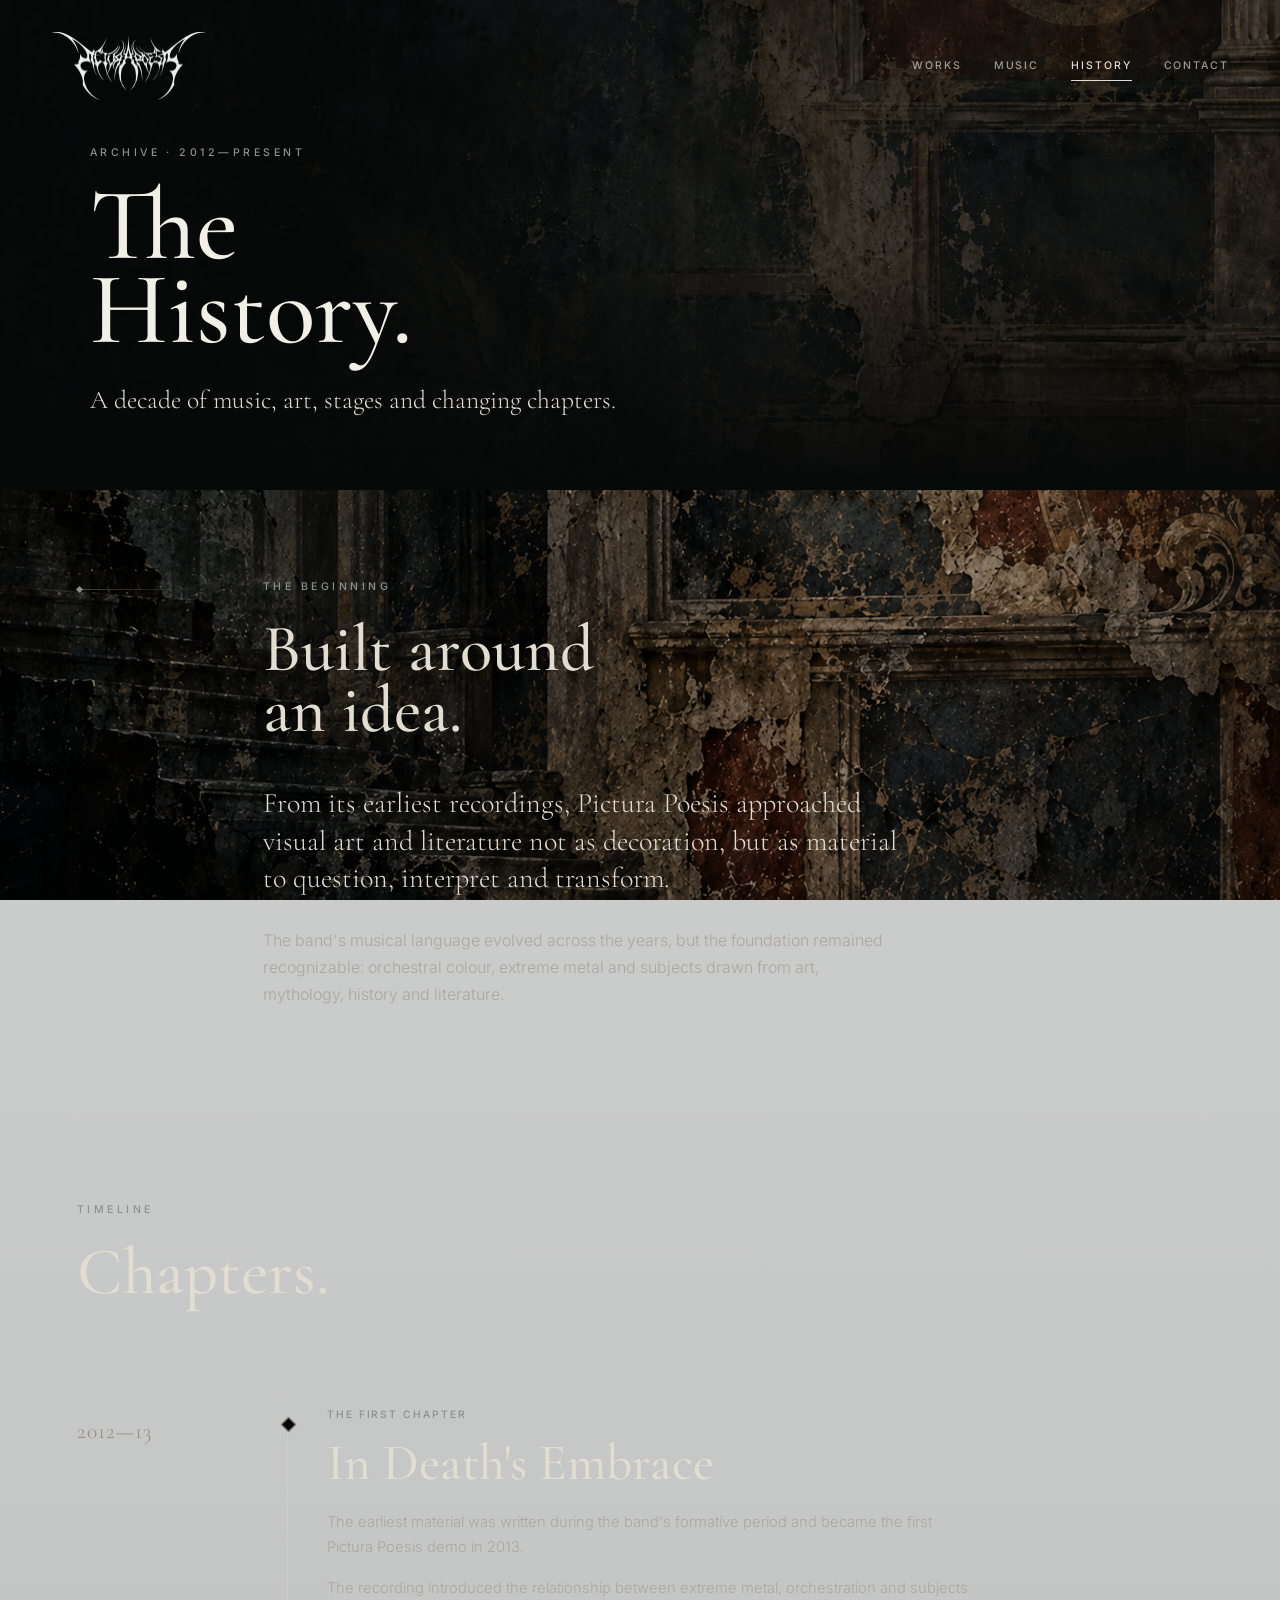
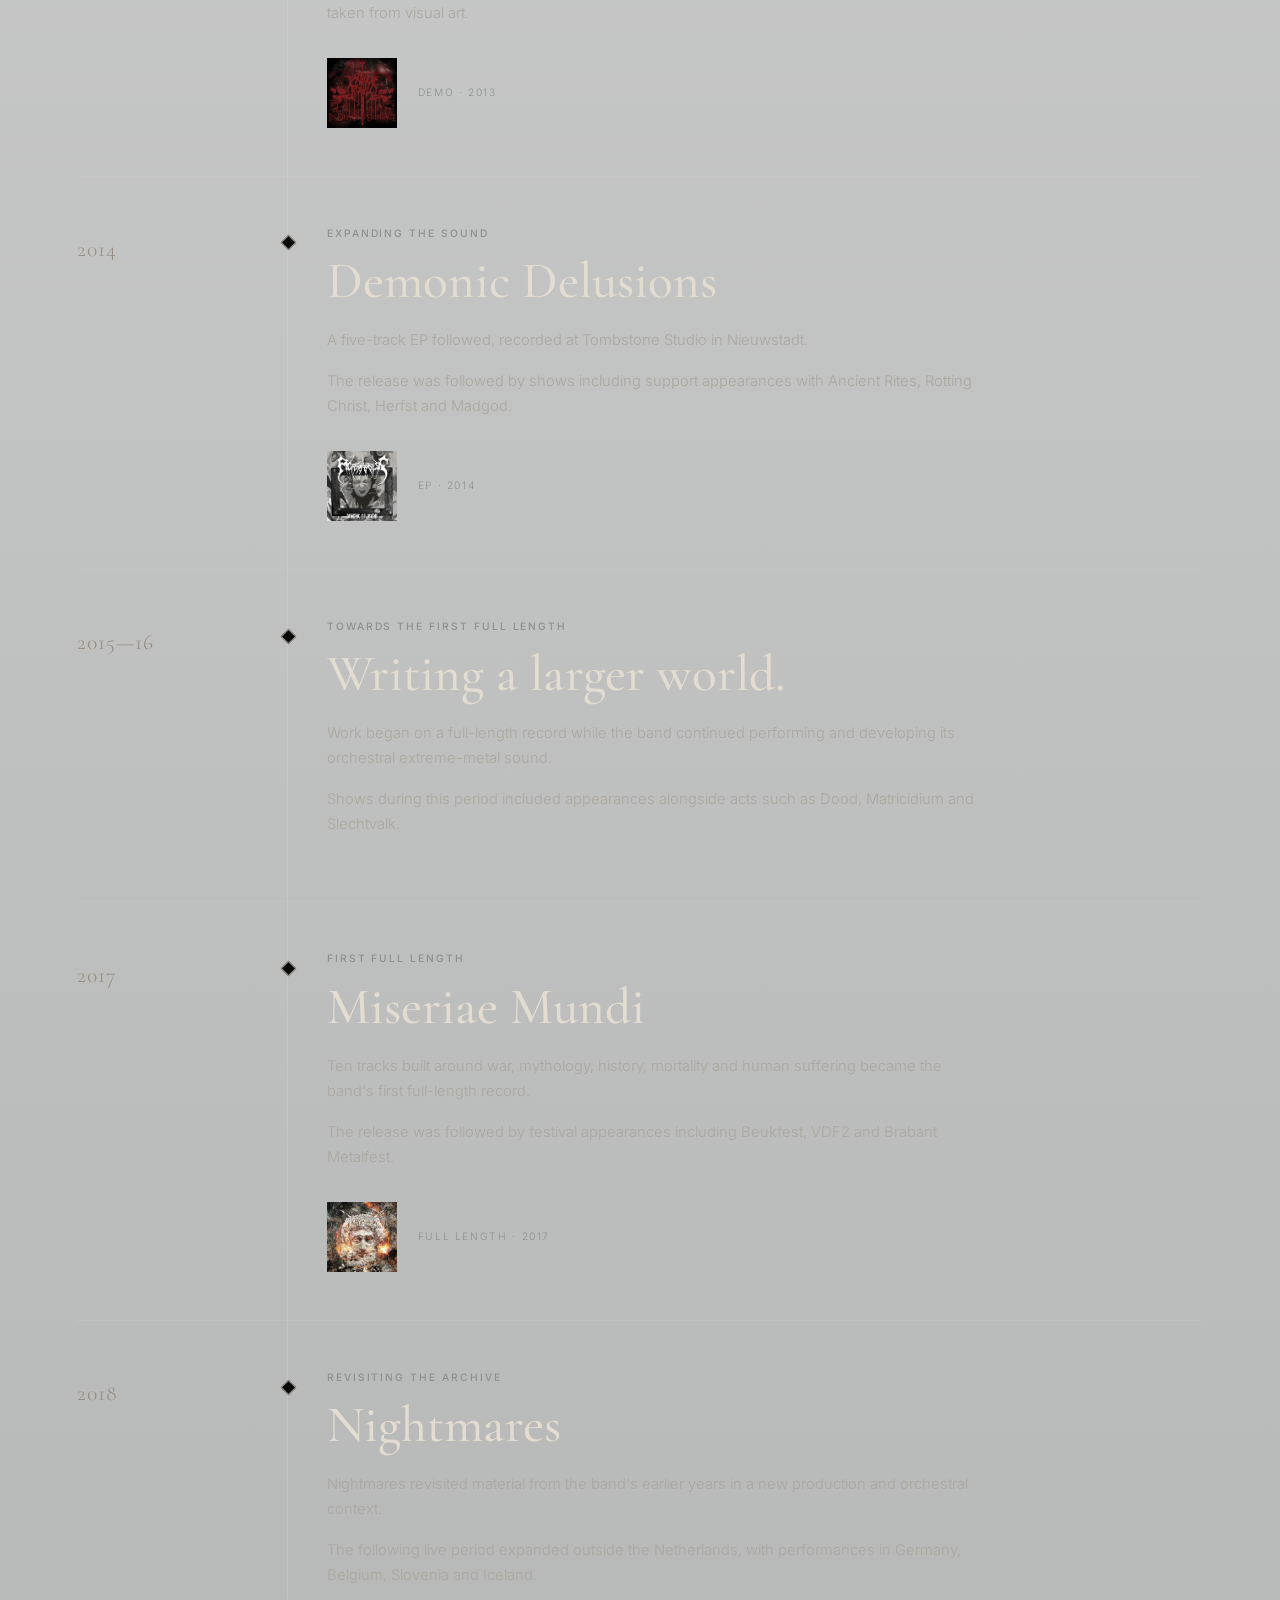
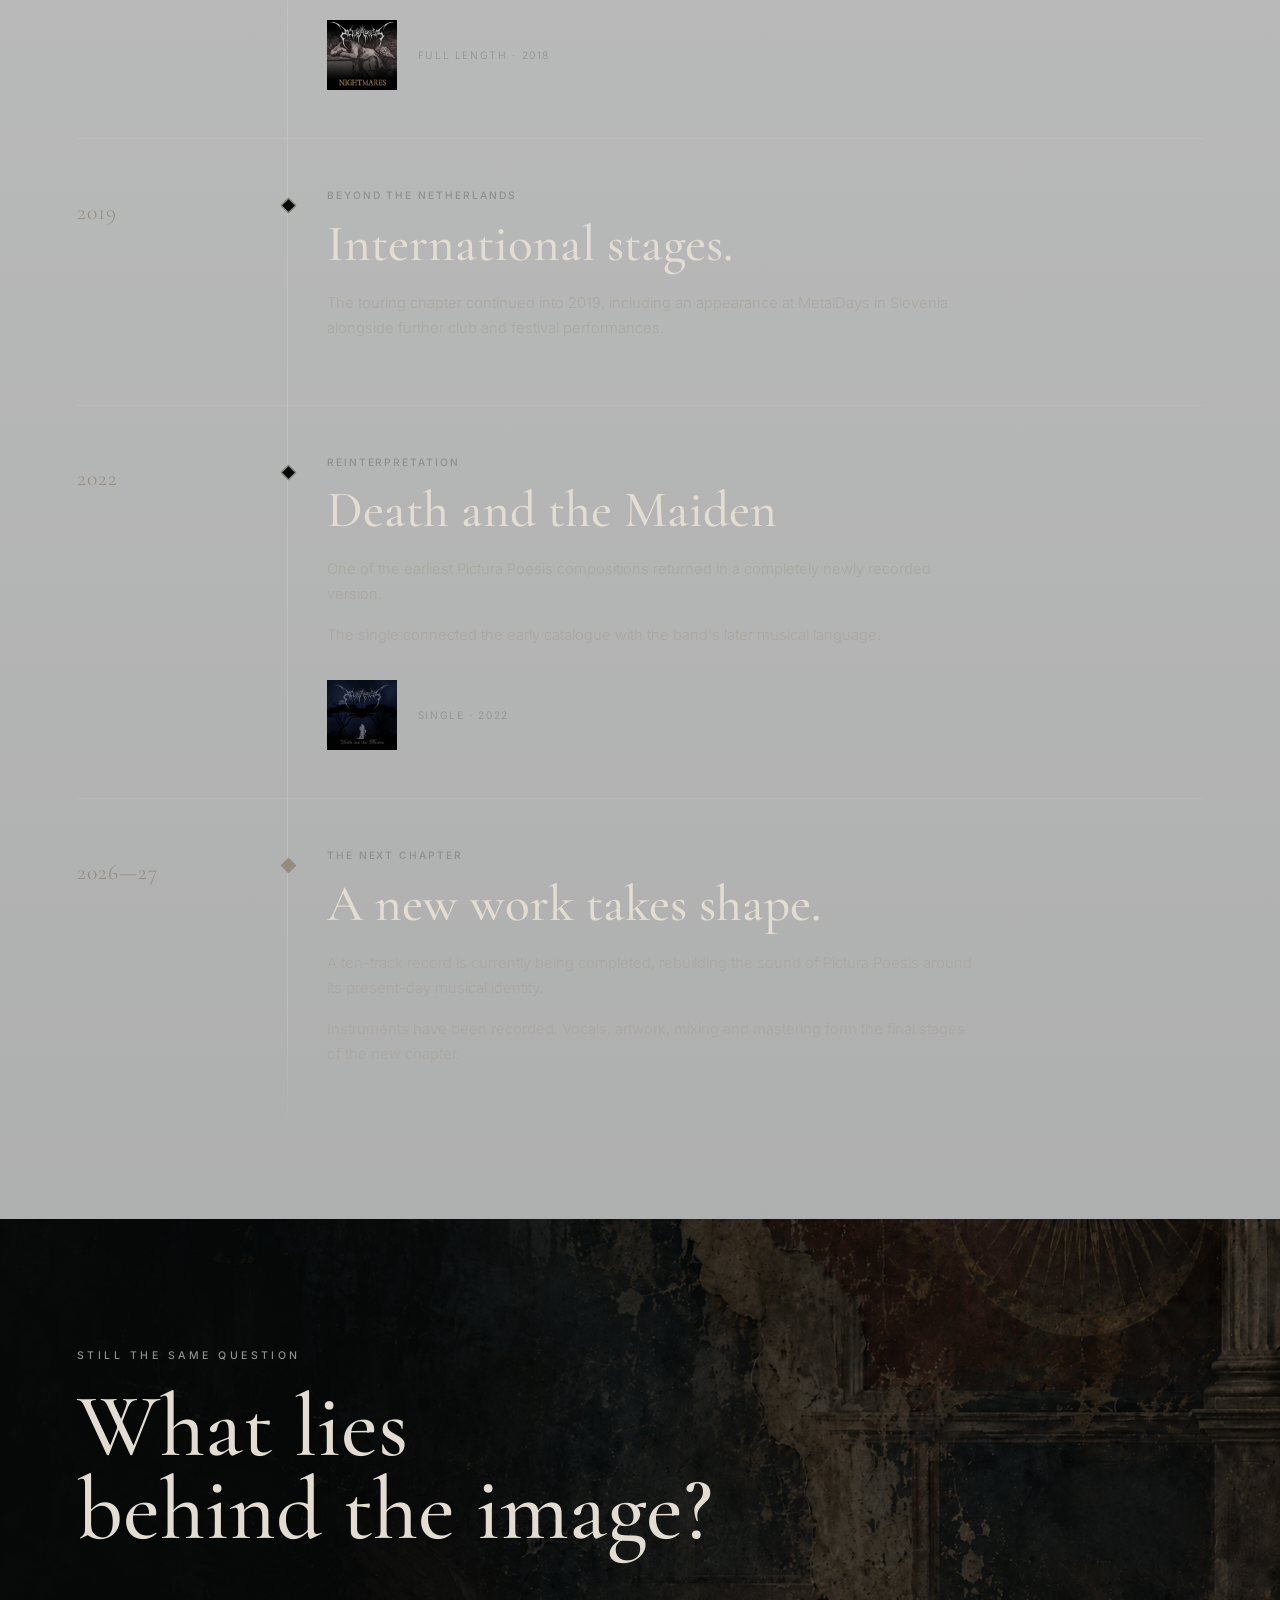
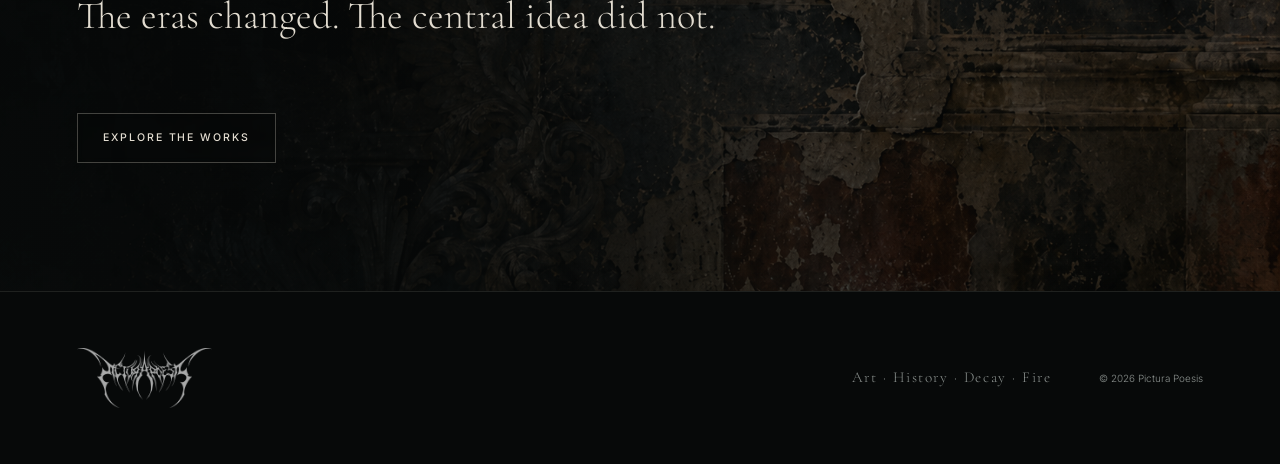
==== commit fabcfd07: "Update history.html" ====
--- a/history.html
+++ b/history.html
@@ -21,7 +21,7 @@
     <link rel="stylesheet" href="assets/css/style.css">
 </head>
 
-<body>
+<body class="history-page">
     <header class="site-header">
         <a class="header-logo" href="index.html" aria-label="Pictura Poesis home"><img src="assets/images/logo.png" alt="Pictura Poesis"></a>
         <nav class="desktop-nav" aria-label="Main navigation">
--- a/assets/css/style.css
+++ b/assets/css/style.css
@@ -429,6 +429,23 @@
     font-size: clamp(1.25rem, 2vw, 1.7rem);
     line-height: 1.35;
 }
+/* =========================================================
+   HISTORY
+========================================================= */
+
+.history-page {
+    min-height: 100vh;
+    background:
+        linear-gradient(
+            rgba(5, 7, 8, 0.18),
+            rgba(5, 7, 8, 0.35)
+        ),
+        url("../images/history-bg.png") center center / cover no-repeat fixed;
+}
+.history-page .content-block {
+    background: rgba(5, 7, 8, 0.72);
+    backdrop-filter: blur(2px);
+}
 /* ==========================================================
    INTRO
 ========================================================== */
@@ -1382,7 +1399,7 @@
 /* ==========================================================
    VERY SMALL SCREENS
 ========================================================== */
-@media (max-width: 420px) {
+@media (max-width: 768px) {
     h2 {
         font-size: clamp(2.6rem, 12vw, 3.8rem);
     }
@@ -1409,6 +1426,10 @@
     }
     .method-step {
         padding: 3rem 1.5rem;
+    }
+    .history-page {
+        background-attachment: scroll;
+        background-position: center top;
     }
 }
 /* ==========================================================
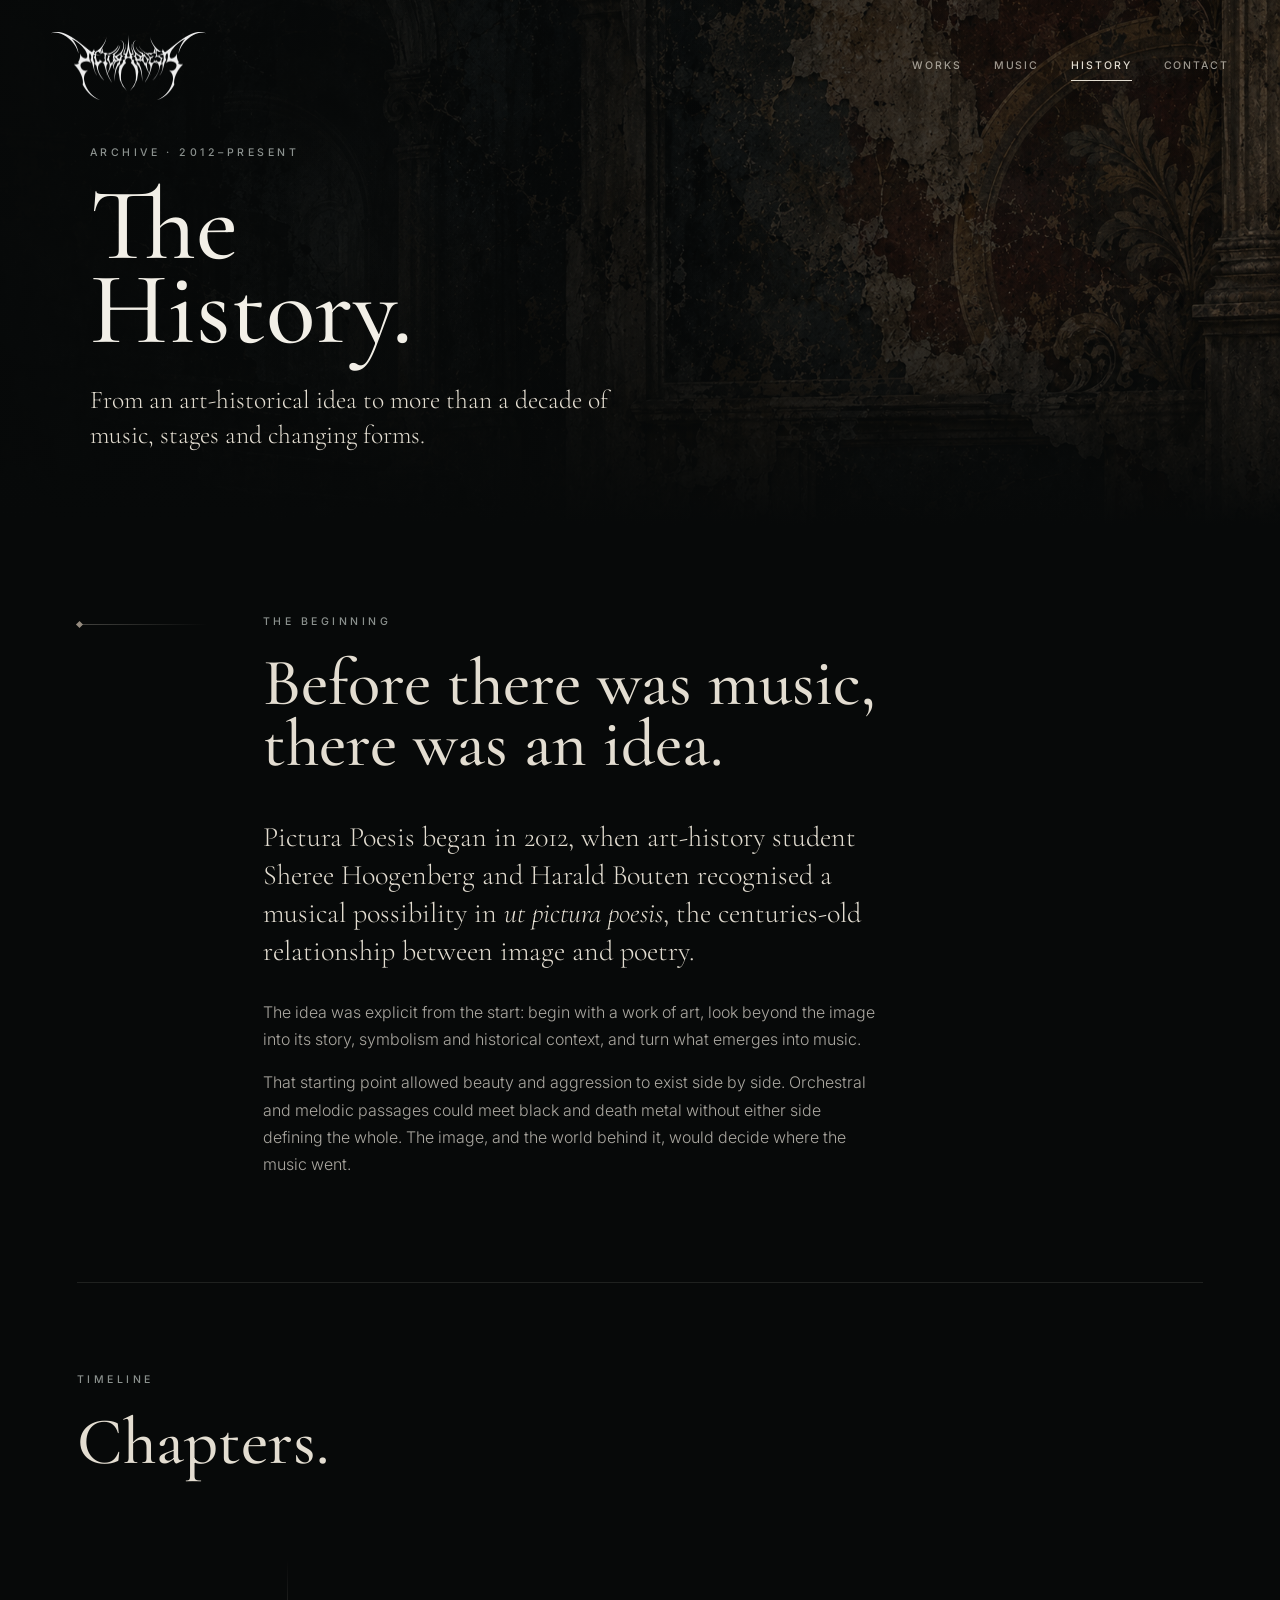
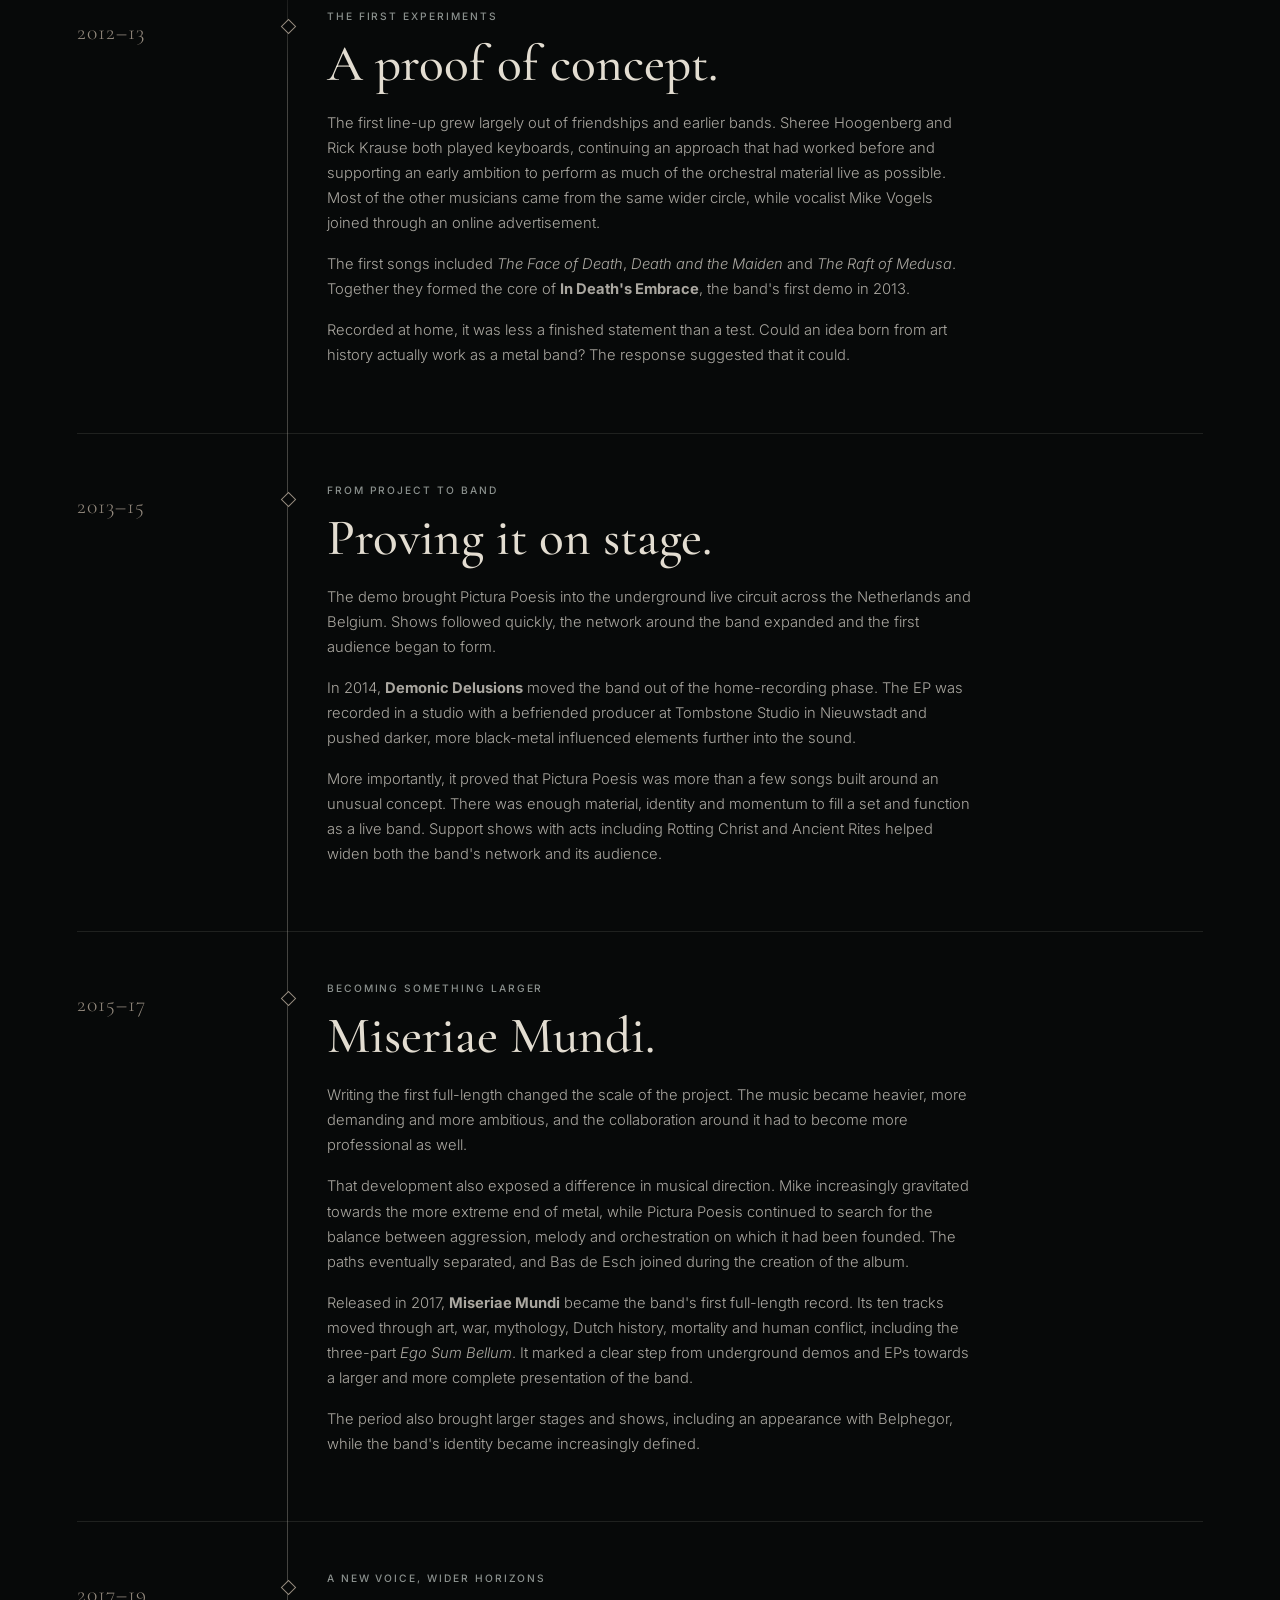
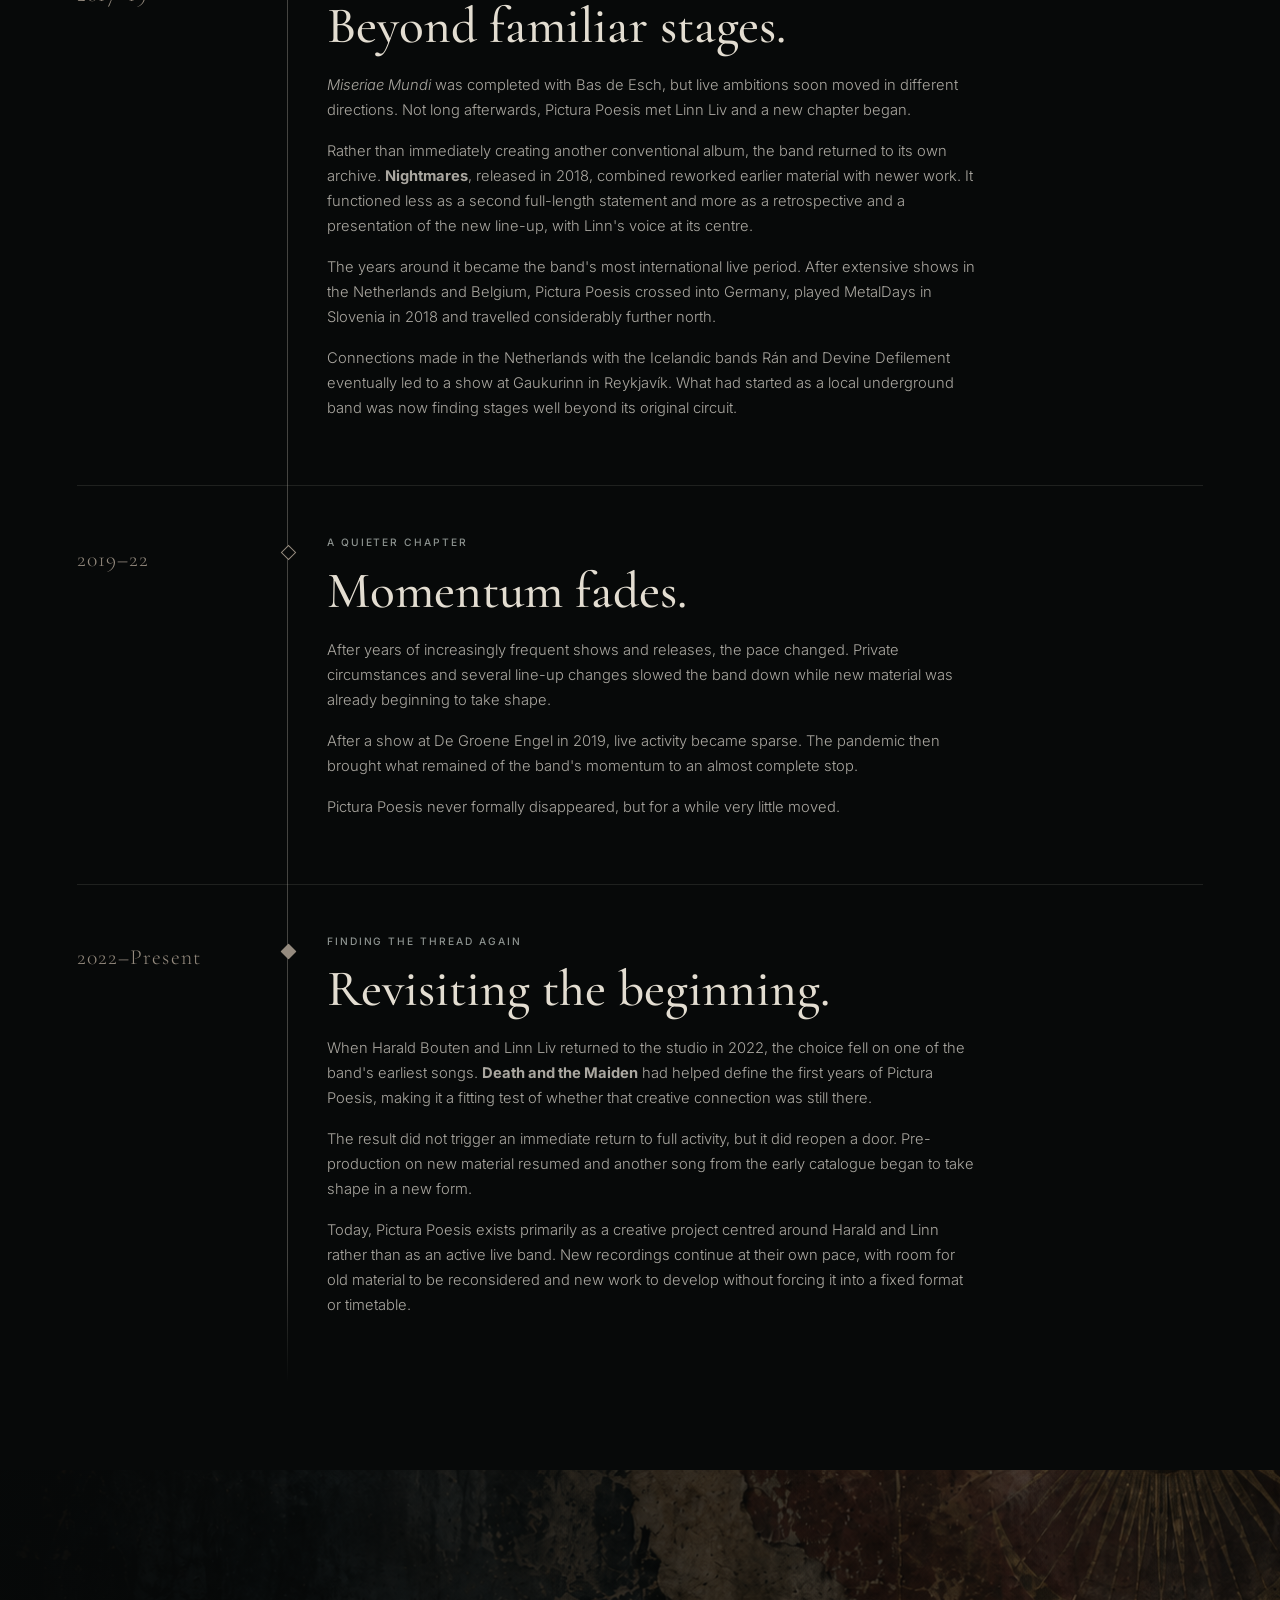
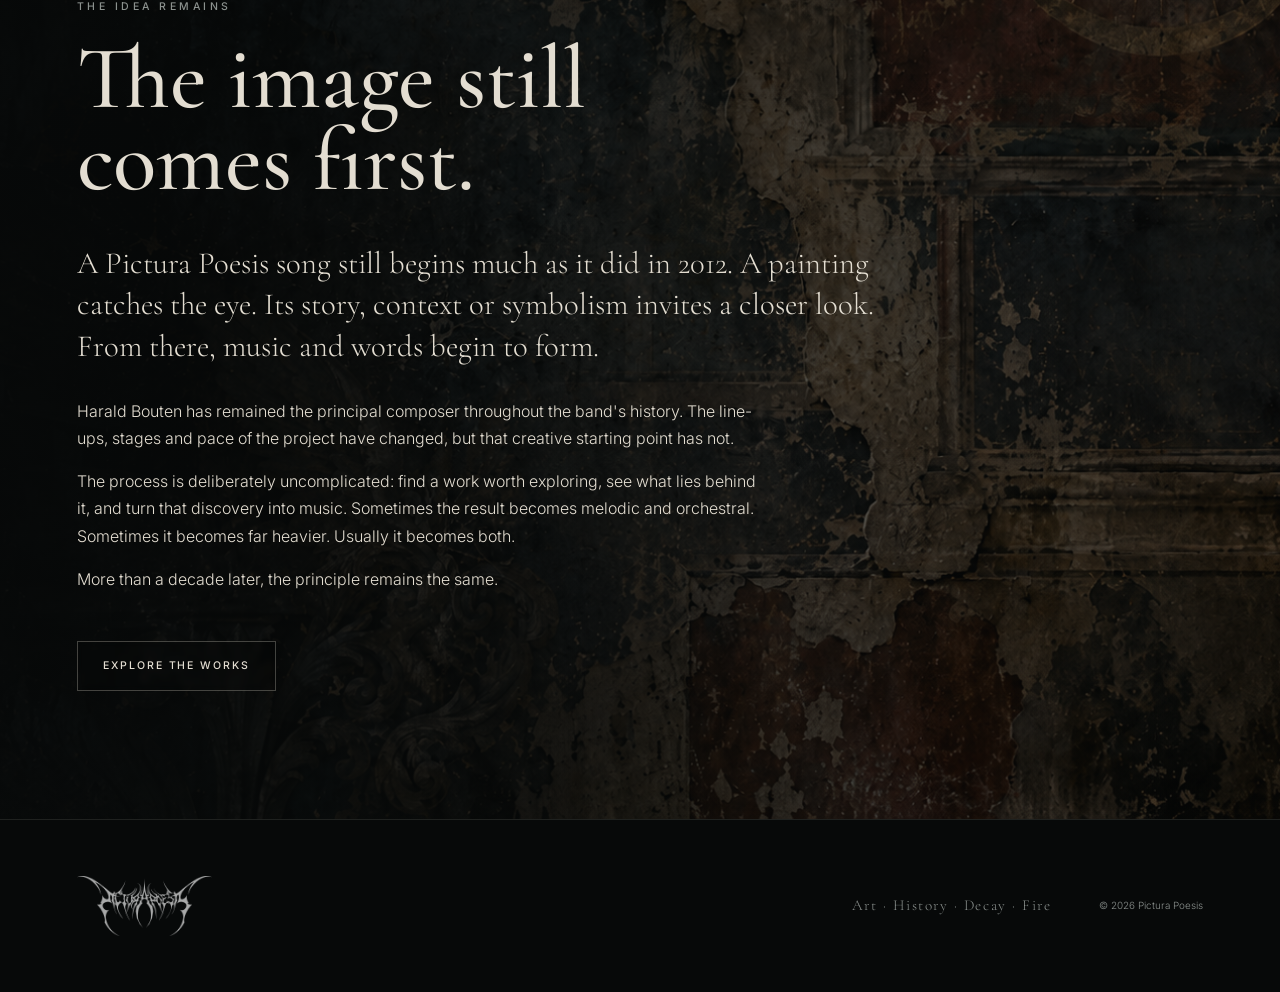
==== commit 877895bc: "Update history.html" ====
--- a/history.html
+++ b/history.html
@@ -1,542 +1,245 @@
-<!DOCTYPE html>
+<!doctype html>
 <html lang="en">
-
 <head>
-    <meta charset="UTF-8">
-    <meta name="viewport" content="width=device-width, initial-scale=1.0">
-    <title>The History — Pictura Poesis</title>
-    <meta name="description" content="Explore the history of Pictura Poesis, from the band's earliest recordings to Miseriae Mundi, Nightmares and the next chapter.">
-    <meta name="robots" content="index, follow">
-    <link rel="canonical" href="https://pictura-poesis.com/history.html">
-    <meta name="theme-color" content="#070909">
-    <link rel="icon" type="image/png" href="/assets/images/favicon.png">
-    <meta property="og:title" content="The History — Pictura Poesis">
-    <meta property="og:description" content="From the first recordings to a new chapter.">
-    <meta property="og:url" content="https://pictura-poesis.com/history.html">
-    <meta property="og:image" content="https://pictura-poesis.com/assets/images/social-preview.jpg">
-    <meta property="og:type" content="website">
+    <meta charset="utf-8">
+    <meta name="viewport" content="width=device-width, initial-scale=1">
+    <meta name="description" content="The history of Pictura Poesis, from its art-historical origins in 2012 to its current form as a symphonic extreme metal project.">
+    <title>The History | Pictura Poesis</title>
+
     <link rel="preconnect" href="https://fonts.googleapis.com">
     <link rel="preconnect" href="https://fonts.gstatic.com" crossorigin>
-    <link href="https://fonts.googleapis.com/css2?family=Cormorant+Garamond:wght@400;500;600&family=Inter:wght@300;400;500;600&display=swap" rel="stylesheet">
+    <link href="https://fonts.googleapis.com/css2?family=Cormorant+Garamond:wght@400;500;600&family=Inter:wght@300;400;500&display=swap" rel="stylesheet">
     <link rel="stylesheet" href="assets/css/style.css">
 </head>
 
 <body class="history-page">
-    <header class="site-header">
-        <a class="header-logo" href="index.html" aria-label="Pictura Poesis home"><img src="assets/images/logo.png" alt="Pictura Poesis"></a>
-        <nav class="desktop-nav" aria-label="Main navigation">
+
+<header class="site-header">
+    <a class="header-logo" href="index.html" aria-label="Pictura Poesis home">
+        <img src="assets/images/logo.png" alt="Pictura Poesis">
+    </a>
+
+    <nav class="desktop-nav" aria-label="Main navigation">
+        <a href="works.html">Works</a>
+        <a href="index.html#music">Music</a>
+        <a class="nav-active" href="history.html" aria-current="page">History</a>
+        <a href="index.html#contact">Contact</a>
+    </nav>
+
+    <details class="mobile-menu">
+        <summary>Menu</summary>
+        <nav aria-label="Mobile navigation">
             <a href="works.html">Works</a>
             <a href="index.html#music">Music</a>
-            <a class="nav-active" href="history.html">History</a>
+            <a class="nav-active" href="history.html" aria-current="page">History</a>
             <a href="index.html#contact">Contact</a>
         </nav>
-        <details class="mobile-menu">
-            <summary>Menu</summary>
-            <nav aria-label="Mobile navigation">
-                <a href="works.html">Works</a>
-                <a href="index.html#music">Music</a>
-                <a href="history.html">History</a>
-                <a href="index.html#contact">Contact</a>
-            </nav>
-        </details>
-    </header>
-    <main>
-        <!-- PAGE HERO -->
-        <section class="page-hero">
-            <div class="page-hero-content">
-                <p class="eyebrow"> Archive · 2012—Present </p>
-                <h1 class="page-title"> The<br>History.
-                </h1>
-                <p class="page-lead">
-                    A decade of music, art, stages and
-                    changing chapters.
+    </details>
+</header>
+
+<main>
+
+    <section class="page-hero">
+        <div class="page-hero-content">
+            <p class="eyebrow">Archive · 2012–Present</p>
+            <h1 class="page-title">The<br>History.</h1>
+            <p class="page-lead">From an art-historical idea to more than a decade of music, stages and changing forms.</p>
+        </div>
+    </section>
+
+    <section class="section page-intro">
+        <div class="section-rule"><span></span></div>
+
+        <div>
+            <p class="eyebrow">The beginning</p>
+            <h2>Before there was music,<br>there was an idea.</h2>
+
+            <p class="lead">
+                Pictura Poesis began in 2012, when art-history student Sheree Hoogenberg and Harald Bouten recognised a musical possibility in <em>ut pictura poesis</em>, the centuries-old relationship between image and poetry.
+            </p>
+
+            <div class="body-copy">
+                <p>
+                    The idea was explicit from the start: begin with a work of art, look beyond the image into its story, symbolism and historical context, and turn what emerges into music.
+                </p>
+                <p>
+                    That starting point allowed beauty and aggression to exist side by side. Orchestral and melodic passages could meet black and death metal without either side defining the whole. The image, and the world behind it, would decide where the music went.
                 </p>
             </div>
-        </section>
-        <!-- INTRO -->
-        <section class="page-intro section">
-            <div class="section-rule" aria-hidden="true">
-                <span></span>
+        </div>
+    </section>
+
+    <section class="section timeline-section">
+        <div class="section-heading">
+            <p class="eyebrow">Timeline</p>
+            <h2>Chapters.</h2>
+        </div>
+
+        <div class="timeline">
+
+            <article class="timeline-entry">
+                <div class="timeline-year">2012–13</div>
+                <div class="timeline-marker" aria-hidden="true"></div>
+
+                <div class="timeline-content">
+                    <p class="timeline-label">The first experiments</p>
+                    <h3>A proof of concept.</h3>
+
+                    <p>
+                        The first line-up grew largely out of friendships and earlier bands. Sheree Hoogenberg and Rick Krause both played keyboards, continuing an approach that had worked before and supporting an early ambition to perform as much of the orchestral material live as possible. Most of the other musicians came from the same wider circle, while vocalist Mike Vogels joined through an online advertisement.
+                    </p>
+                    <p>
+                        The first songs included <em>The Face of Death</em>, <em>Death and the Maiden</em> and <em>The Raft of Medusa</em>. Together they formed the core of <strong>In Death's Embrace</strong>, the band's first demo in 2013.
+                    </p>
+                    <p>
+                        Recorded at home, it was less a finished statement than a test. Could an idea born from art history actually work as a metal band? The response suggested that it could.
+                    </p>
+                </div>
+            </article>
+
+            <article class="timeline-entry">
+                <div class="timeline-year">2013–15</div>
+                <div class="timeline-marker" aria-hidden="true"></div>
+
+                <div class="timeline-content">
+                    <p class="timeline-label">From project to band</p>
+                    <h3>Proving it on stage.</h3>
+
+                    <p>
+                        The demo brought Pictura Poesis into the underground live circuit across the Netherlands and Belgium. Shows followed quickly, the network around the band expanded and the first audience began to form.
+                    </p>
+                    <p>
+                        In 2014, <strong>Demonic Delusions</strong> moved the band out of the home-recording phase. The EP was recorded in a studio with a befriended producer at Tombstone Studio in Nieuwstadt and pushed darker, more black-metal influenced elements further into the sound.
+                    </p>
+                    <p>
+                        More importantly, it proved that Pictura Poesis was more than a few songs built around an unusual concept. There was enough material, identity and momentum to fill a set and function as a live band. Support shows with acts including Rotting Christ and Ancient Rites helped widen both the band's network and its audience.
+                    </p>
+                </div>
+            </article>
+
+            <article class="timeline-entry">
+                <div class="timeline-year">2015–17</div>
+                <div class="timeline-marker" aria-hidden="true"></div>
+
+                <div class="timeline-content">
+                    <p class="timeline-label">Becoming something larger</p>
+                    <h3>Miseriae Mundi.</h3>
+
+                    <p>
+                        Writing the first full-length changed the scale of the project. The music became heavier, more demanding and more ambitious, and the collaboration around it had to become more professional as well.
+                    </p>
+                    <p>
+                        That development also exposed a difference in musical direction. Mike increasingly gravitated towards the more extreme end of metal, while Pictura Poesis continued to search for the balance between aggression, melody and orchestration on which it had been founded. The paths eventually separated, and Bas de Esch joined during the creation of the album.
+                    </p>
+                    <p>
+                        Released in 2017, <strong>Miseriae Mundi</strong> became the band's first full-length record. Its ten tracks moved through art, war, mythology, Dutch history, mortality and human conflict, including the three-part <em>Ego Sum Bellum</em>. It marked a clear step from underground demos and EPs towards a larger and more complete presentation of the band.
+                    </p>
+                    <p>
+                        The period also brought larger stages and shows, including an appearance with Belphegor, while the band's identity became increasingly defined.
+                    </p>
+                </div>
+            </article>
+
+            <article class="timeline-entry">
+                <div class="timeline-year">2017–19</div>
+                <div class="timeline-marker" aria-hidden="true"></div>
+
+                <div class="timeline-content">
+                    <p class="timeline-label">A new voice, wider horizons</p>
+                    <h3>Beyond familiar stages.</h3>
+
+                    <p>
+                        <em>Miseriae Mundi</em> was completed with Bas de Esch, but live ambitions soon moved in different directions. Not long afterwards, Pictura Poesis met Linn Liv and a new chapter began.
+                    </p>
+                    <p>
+                        Rather than immediately creating another conventional album, the band returned to its own archive. <strong>Nightmares</strong>, released in 2018, combined reworked earlier material with newer work. It functioned less as a second full-length statement and more as a retrospective and a presentation of the new line-up, with Linn's voice at its centre.
+                    </p>
+                    <p>
+                        The years around it became the band's most international live period. After extensive shows in the Netherlands and Belgium, Pictura Poesis crossed into Germany, played MetalDays in Slovenia in 2018 and travelled considerably further north.
+                    </p>
+                    <p>
+                        Connections made in the Netherlands with the Icelandic bands Rán and Devine Defilement eventually led to a show at Gaukurinn in Reykjavík. What had started as a local underground band was now finding stages well beyond its original circuit.
+                    </p>
+                </div>
+            </article>
+
+            <article class="timeline-entry">
+                <div class="timeline-year">2019–22</div>
+                <div class="timeline-marker" aria-hidden="true"></div>
+
+                <div class="timeline-content">
+                    <p class="timeline-label">A quieter chapter</p>
+                    <h3>Momentum fades.</h3>
+
+                    <p>
+                        After years of increasingly frequent shows and releases, the pace changed. Private circumstances and several line-up changes slowed the band down while new material was already beginning to take shape.
+                    </p>
+                    <p>
+                        After a show at De Groene Engel in 2019, live activity became sparse. The pandemic then brought what remained of the band's momentum to an almost complete stop.
+                    </p>
+                    <p>
+                        Pictura Poesis never formally disappeared, but for a while very little moved.
+                    </p>
+                </div>
+            </article>
+
+            <article class="timeline-entry timeline-entry-current">
+                <div class="timeline-year">2022–Present</div>
+                <div class="timeline-marker" aria-hidden="true"></div>
+
+                <div class="timeline-content">
+                    <p class="timeline-label">Finding the thread again</p>
+                    <h3>Revisiting the beginning.</h3>
+
+                    <p>
+                        When Harald Bouten and Linn Liv returned to the studio in 2022, the choice fell on one of the band's earliest songs. <strong>Death and the Maiden</strong> had helped define the first years of Pictura Poesis, making it a fitting test of whether that creative connection was still there.
+                    </p>
+                    <p>
+                        The result did not trigger an immediate return to full activity, but it did reopen a door. Pre-production on new material resumed and another song from the early catalogue began to take shape in a new form.
+                    </p>
+                    <p>
+                        Today, Pictura Poesis exists primarily as a creative project centred around Harald and Linn rather than as an active live band. New recordings continue at their own pace, with room for old material to be reconsidered and new work to develop without forcing it into a fixed format or timetable.
+                    </p>
+                </div>
+            </article>
+
+        </div>
+    </section>
+
+    <section class="history-manifesto">
+        <div class="history-manifesto-inner">
+            <p class="eyebrow">The idea remains</p>
+            <h2>The image still<br>comes first.</h2>
+
+            <p class="lead-small">
+                A Pictura Poesis song still begins much as it did in 2012. A painting catches the eye. Its story, context or symbolism invites a closer look. From there, music and words begin to form.
+            </p>
+
+            <div class="body-copy">
+                <p>
+                    Harald Bouten has remained the principal composer throughout the band's history. The line-ups, stages and pace of the project have changed, but that creative starting point has not.
+                </p>
+                <p>
+                    The process is deliberately uncomplicated: find a work worth exploring, see what lies behind it, and turn that discovery into music. Sometimes the result becomes melodic and orchestral. Sometimes it becomes far heavier. Usually it becomes both.
+                </p>
+                <p>
+                    More than a decade later, the principle remains the same.
+                </p>
             </div>
-            <div>
-                <p class="eyebrow">
-                    The beginning
-                </p>
-                <h2>
-                    Built around<br>
-                    an idea.
-                </h2>
-
-                <p class="lead">
-                    From its earliest recordings, Pictura Poesis
-                    approached visual art and literature not as decoration,
-                    but as material to question, interpret and transform.
-                </p>
-
-                <p class="body-copy">
-                    The band's musical language evolved across the years,
-                    but the foundation remained recognizable: orchestral
-                    colour, extreme metal and subjects drawn from art,
-                    mythology, history and literature.
-                </p>
-
-            </div>
-
-        </section>
-
-
-
-        <!-- TIMELINE -->
-
-        <section class="timeline-section section">
-
-            <header class="section-heading">
-
-                <p class="eyebrow">
-                    Timeline
-                </p>
-
-                <h2>
-                    Chapters.
-                </h2>
-
-            </header>
-
-
-            <div class="timeline">
-
-
-                <!-- 2012–2013 -->
-
-                <article class="timeline-entry">
-
-                    <div class="timeline-year">
-                        2012—13
-                    </div>
-
-                    <div class="timeline-marker"></div>
-
-                    <div class="timeline-content">
-
-                        <p class="timeline-label">
-                            The first chapter
-                        </p>
-
-                        <h3>
-                            In Death's Embrace
-                        </h3>
-
-                        <p>
-                            The earliest material was written during
-                            the band's formative period and became the
-                            first Pictura Poesis demo in 2013.
-                        </p>
-
-                        <p>
-                            The recording introduced the relationship
-                            between extreme metal, orchestration and
-                            subjects taken from visual art.
-                        </p>
-
-                        <div class="timeline-release">
-
-                            <img
-                                src="assets/images/in-deaths-embrace.jpg"
-                                alt="In Death's Embrace"
-                                loading="lazy"
-                            >
-
-                            <span>
-                                Demo · 2013
-                            </span>
-
-                        </div>
-
-                    </div>
-
-                </article>
-
-
-
-                <!-- 2014 -->
-
-                <article class="timeline-entry">
-
-                    <div class="timeline-year">
-                        2014
-                    </div>
-
-                    <div class="timeline-marker"></div>
-
-                    <div class="timeline-content">
-
-                        <p class="timeline-label">
-                            Expanding the sound
-                        </p>
-
-                        <h3>
-                            Demonic Delusions
-                        </h3>
-
-                        <p>
-                            A five-track EP followed, recorded at
-                            Tombstone Studio in Nieuwstadt.
-                        </p>
-
-                        <p>
-                            The release was followed by shows including
-                            support appearances with Ancient Rites,
-                            Rotting Christ, Herfst and Madgod.
-                        </p>
-
-                        <div class="timeline-release">
-
-                            <img
-                                src="assets/images/demonic-delusions.jpg"
-                                alt="Demonic Delusions"
-                                loading="lazy"
-                            >
-
-                            <span>
-                                EP · 2014
-                            </span>
-
-                        </div>
-
-                    </div>
-
-                </article>
-
-
-
-                <!-- 2015–2016 -->
-
-                <article class="timeline-entry">
-
-                    <div class="timeline-year">
-                        2015—16
-                    </div>
-
-                    <div class="timeline-marker"></div>
-
-                    <div class="timeline-content">
-
-                        <p class="timeline-label">
-                            Towards the first full length
-                        </p>
-
-                        <h3>
-                            Writing a larger world.
-                        </h3>
-
-                        <p>
-                            Work began on a full-length record while the
-                            band continued performing and developing its
-                            orchestral extreme-metal sound.
-                        </p>
-
-                        <p>
-                            Shows during this period included appearances
-                            alongside acts such as Dood, Matricidium
-                            and Slechtvalk.
-                        </p>
-
-                    </div>
-
-                </article>
-
-
-
-                <!-- 2017 -->
-
-                <article class="timeline-entry">
-
-                    <div class="timeline-year">
-                        2017
-                    </div>
-
-                    <div class="timeline-marker"></div>
-
-                    <div class="timeline-content">
-
-                        <p class="timeline-label">
-                            First full length
-                        </p>
-
-                        <h3>
-                            Miseriae Mundi
-                        </h3>
-
-                        <p>
-                            Ten tracks built around war, mythology,
-                            history, mortality and human suffering
-                            became the band's first full-length record.
-                        </p>
-
-                        <p>
-                            The release was followed by festival
-                            appearances including Beukfest, VDF2 and
-                            Brabant Metalfest.
-                        </p>
-
-
-                        <div class="timeline-release">
-
-                            <img
-                                src="assets/images/miseriae-mundi.jpg"
-                                alt="Miseriae Mundi"
-                                loading="lazy"
-                            >
-
-                            <span>
-                                Full Length · 2017
-                            </span>
-
-                        </div>
-
-                    </div>
-
-                </article>
-
-
-
-                <!-- 2018 -->
-
-                <article class="timeline-entry">
-
-                    <div class="timeline-year">
-                        2018
-                    </div>
-
-                    <div class="timeline-marker"></div>
-
-                    <div class="timeline-content">
-
-                        <p class="timeline-label">
-                            Revisiting the archive
-                        </p>
-
-                        <h3>
-                            Nightmares
-                        </h3>
-
-                        <p>
-                            Nightmares revisited material from the
-                            band's earlier years in a new production
-                            and orchestral context.
-                        </p>
-
-                        <p>
-                            The following live period expanded outside
-                            the Netherlands, with performances in
-                            Germany, Belgium, Slovenia and Iceland.
-                        </p>
-
-
-                        <div class="timeline-release">
-
-                            <img
-                                src="assets/images/nightmares.jpg"
-                                alt="Nightmares"
-                                loading="lazy"
-                            >
-
-                            <span>
-                                Full Length · 2018
-                            </span>
-
-                        </div>
-
-                    </div>
-
-                </article>
-
-
-
-                <!-- 2019 -->
-
-                <article class="timeline-entry">
-
-                    <div class="timeline-year">
-                        2019
-                    </div>
-
-                    <div class="timeline-marker"></div>
-
-                    <div class="timeline-content">
-
-                        <p class="timeline-label">
-                            Beyond the Netherlands
-                        </p>
-
-                        <h3>
-                            International stages.
-                        </h3>
-
-                        <p>
-                            The touring chapter continued into 2019,
-                            including an appearance at MetalDays in
-                            Slovenia alongside further club and
-                            festival performances.
-                        </p>
-
-                    </div>
-
-                </article>
-
-
-
-                <!-- 2022 -->
-
-                <article class="timeline-entry">
-
-                    <div class="timeline-year">
-                        2022
-                    </div>
-
-                    <div class="timeline-marker"></div>
-
-                    <div class="timeline-content">
-
-                        <p class="timeline-label">
-                            Reinterpretation
-                        </p>
-
-                        <h3>
-                            Death and the Maiden
-                        </h3>
-
-                        <p>
-                            One of the earliest Pictura Poesis
-                            compositions returned in a completely
-                            newly recorded version.
-                        </p>
-
-                        <p>
-                            The single connected the early catalogue
-                            with the band's later musical language.
-                        </p>
-
-
-                        <div class="timeline-release">
-
-                            <img
-                                src="assets/images/deathandthemaiden.jpg"
-                                alt="Death and the Maiden"
-                                loading="lazy"
-                            >
-
-                            <span>
-                                Single · 2022
-                            </span>
-
-                        </div>
-
-                    </div>
-
-                </article>
-
-
-
-                <!-- 2026–2027 -->
-
-                <article class="timeline-entry timeline-entry-current">
-
-                    <div class="timeline-year">
-                        2026—27
-                    </div>
-
-                    <div class="timeline-marker"></div>
-
-                    <div class="timeline-content">
-
-                        <p class="timeline-label">
-                            The next chapter
-                        </p>
-
-                        <h3>
-                            A new work takes shape.
-                        </h3>
-
-                        <p>
-                            A ten-track record is currently being
-                            completed, rebuilding the sound of
-                            Pictura Poesis around its present-day
-                            musical identity.
-                        </p>
-
-                        <p>
-                            Instruments have been recorded. Vocals,
-                            artwork, mixing and mastering form the
-                            final stages of the new chapter.
-                        </p>
-
-                    </div>
-
-                </article>
-
-
-            </div>
-
-        </section>
-
-
-
-        <!-- PRINCIPLE -->
-
-        <section class="history-manifesto">
-
-            <div class="history-manifesto-inner">
-
-                <p class="eyebrow">
-                    Still the same question
-                </p>
-
-                <h2>
-                    What lies<br>
-                    behind the image?
-                </h2>
-
-                <p class="lead">
-                    The eras changed. The central idea did not.
-                </p>
-
-                <a
-                    class="button button-secondary"
-                    href="works.html"
-                >
-                    Explore the works
-                </a>
-
-            </div>
-
-        </section>
-
-    </main>
-
-
-
-    <footer class="footer">
-
-        <a
-            class="footer-logo"
-            href="index.html"
-        >
-            <img
-                src="assets/images/logo.png"
-                alt="Pictura Poesis"
-            >
-        </a>
-
-        <p class="footer-tagline">
-            Art · History · Decay · Fire
-        </p>
-
-        <small>
-            © 2026 Pictura Poesis
-        </small>
-
-    </footer>
+
+            <a class="button button-secondary" href="works.html">Explore the works</a>
+        </div>
+    </section>
+
+</main>
+
+<footer class="footer">
+    <a class="footer-logo" href="index.html" aria-label="Pictura Poesis home">
+        <img src="assets/images/logo.png" alt="Pictura Poesis">
+    </a>
+    <p class="footer-tagline">Art · History · Decay · Fire</p>
+    <small>© 2026 Pictura Poesis</small>
+</footer>
 
 </body>
 </html>
--- a/assets/css/style.css
+++ b/assets/css/style.css
@@ -1,1521 +1,1323 @@
 /* ==========================================================
    PICTURA POESIS
-   STYLE GUIDE v0.5
-   ART · HISTORY · DECAY · FIRE
 ========================================================== */
+
 :root {
-    --black: #070909;
-    --black-soft: #0d1010;
-    --black-raised: #111515;
-    --stone: #202929;
-    --petrol: #263738;
-    --ash: #8b918e;
-    --ash-light: #aaa7a0;
-    --parchment: #e3ddd1;
-    --white: #f2efe7;
-    --rust: #76513d;
-    --ember: #a46645;
-    --line: rgba(227, 221, 209, .11);
-    --line-strong: rgba(227, 221, 209, .28);
-    --font-display: "Cormorant Garamond", serif;
-    --font-body: "Inter", sans-serif;
-    --content-width: 1220px;
-}
-/* ==========================================================
-   RESET
-========================================================== */
-* {
-    box-sizing: border-box;
-}
-html {
-    scroll-behavior: smooth;
-}
+    --black:#070909;
+    --black-soft:#0d1010;
+    --black-raised:#111515;
+    --ash:#8b918e;
+    --ash-light:#aaa7a0;
+    --parchment:#e3ddd1;
+    --white:#f2efe7;
+    --dust:#958b7f;
+    --line:rgba(227,221,209,.11);
+    --line-strong:rgba(227,221,209,.28);
+    --font-display:"Cormorant Garamond",serif;
+    --font-body:"Inter",sans-serif;
+    --content-width:1220px;
+    --section-width:min(calc(100% - 12vw),var(--content-width));
+    --bg-main:url("../images/background.png");
+    --bg-history:url("../images/history-bg.png");
+}
+
+* { box-sizing:border-box; }
+
+html { scroll-behavior:smooth; }
+
 body {
-    margin: 0;
-    background: var(--black);
-    color: var(--parchment);
-    font-family: var(--font-body);
-    font-weight: 300;
-    line-height: 1.7;
-    overflow-x: hidden;
-}
-img {
-    display: block;
-    max-width: 100%;
-}
-a {
-    color: inherit;
-    text-decoration: none;
-}
-button,
-input,
-textarea {
-    font: inherit;
-}
+    margin:0;
+    background:var(--black);
+    color:var(--parchment);
+    font-family:var(--font-body);
+    font-weight:300;
+    line-height:1.7;
+    overflow-x:hidden;
+}
+
+img { display:block; max-width:100%; }
+a { color:inherit; text-decoration:none; }
+button,input,textarea { font:inherit; }
+p { margin-top:0; }
+
 ::selection {
-    background: var(--parchment);
-    color: var(--black);
-}
-/* ==========================================================
-   ACCESSIBILITY
-========================================================== */
+    background:var(--parchment);
+    color:var(--black);
+}
+
 .sr-only {
-    position: absolute;
-    width: 1px;
-    height: 1px;
-    padding: 0;
-    margin: -1px;
-    overflow: hidden;
-    clip: rect(0, 0, 0, 0);
-    white-space: nowrap;
-    border: 0;
-}
-/* ==========================================================
-   TYPOGRAPHY
-========================================================== */
-h1,
-h2,
-h3,
-h4 {
-    margin: 0;
-    font-family: var(--font-display);
-    font-weight: 500;
-}
-h2 {
-    font-size: clamp(3.4rem, 7vw, 6.7rem);
-    line-height: .92;
-}
-h3 {
-    font-size: clamp(2.8rem, 5.7vw, 5.3rem);
-    line-height: .93;
-}
-h4 {
-    font-size: clamp(1.9rem, 3vw, 2.6rem);
-    line-height: 1;
-}
-p {
-    margin-top: 0;
-}
+    position:absolute;
+    width:1px;
+    height:1px;
+    padding:0;
+    margin:-1px;
+    overflow:hidden;
+    clip:rect(0,0,0,0);
+    white-space:nowrap;
+    border:0;
+}
+
+/* TYPOGRAPHY */
+
+h1,h2,h3,h4 {
+    margin:0;
+    font-family:var(--font-display);
+    font-weight:500;
+}
+
+h2 { font-size:clamp(3.4rem,7vw,6.7rem); line-height:.92; }
+h3 { font-size:clamp(2.8rem,5.7vw,5.3rem); line-height:.93; }
+h4 { font-size:clamp(1.9rem,3vw,2.6rem); line-height:1; }
+
 .eyebrow {
-    margin-bottom: 1.35rem;
-    color: var(--ash);
-    font-size: .66rem;
-    font-weight: 500;
-    letter-spacing: .33em;
-    text-transform: uppercase;
-}
+    margin-bottom:1.35rem;
+    color:var(--ash);
+    font-size:.66rem;
+    font-weight:500;
+    letter-spacing:.33em;
+    text-transform:uppercase;
+}
+
 .lead {
-    max-width: 760px;
-    font-family: var(--font-display);
-    font-size: clamp(1.55rem, 3vw, 2.5rem);
-    line-height: 1.34;
-}
+    max-width:760px;
+    font-family:var(--font-display);
+    font-size:clamp(1.55rem,3vw,2.5rem);
+    line-height:1.34;
+}
+
 .lead-small {
-    font-family: var(--font-display);
-    font-size: clamp(1.5rem, 2.4vw, 2.15rem);
-    line-height: 1.35;
-}
-.body-copy {
-    max-width: 690px;
-}
-/* ==========================================================
-   HEADER
-========================================================== */
+    font-family:var(--font-display);
+    font-size:clamp(1.5rem,2.4vw,2.15rem);
+    line-height:1.35;
+}
+
+.body-copy { max-width:690px; }
+
+/* HEADER */
+
 .site-header {
-    position: absolute;
-    top: 0;
-    left: 0;
-    z-index: 50;
-    display: flex;
-    align-items: center;
-    justify-content: space-between;
-    width: 100%;
-    padding: 2rem 4vw;
-}
-.header-logo {
-    display: block;
-    width: 155px;
-}
-.header-logo img,
-.footer-logo img {
-    width: 100%;
-    opacity: .93;
-}
+    position:absolute;
+    top:0;
+    left:0;
+    z-index:50;
+    display:flex;
+    align-items:center;
+    justify-content:space-between;
+    width:100%;
+    padding:2rem 4vw;
+}
+
+.header-logo { display:block; width:155px; }
+.header-logo img { width:100%; opacity:.93; }
+
 .desktop-nav {
-    display: flex;
-    align-items: center;
-    gap: 2rem;
-    font-size: .66rem;
-    font-weight: 500;
-    letter-spacing: .18em;
-    text-transform: uppercase;
-}
+    display:flex;
+    align-items:center;
+    gap:2rem;
+    font-size:.66rem;
+    font-weight:500;
+    letter-spacing:.18em;
+    text-transform:uppercase;
+}
+
 .desktop-nav a {
-    position: relative;
-    padding: .4rem 0;
-    opacity: .66;
-    transition: opacity .2s ease;
-}
+    position:relative;
+    padding:.4rem 0;
+    opacity:.66;
+    transition:opacity .2s ease;
+}
+
 .desktop-nav a::after {
-    content: "";
-    position: absolute;
-    bottom: 0;
-    left: 0;
-    width: 0;
-    height: 1px;
-    background: var(--parchment);
-    transition: width .25s ease;
-}
+    content:"";
+    position:absolute;
+    bottom:0;
+    left:0;
+    width:0;
+    height:1px;
+    background:var(--parchment);
+    transition:width .25s ease;
+}
+
 .desktop-nav a:hover,
-.desktop-nav .nav-active {
-    opacity: 1;
-}
+.desktop-nav .nav-active { opacity:1; }
+
 .desktop-nav a:hover::after,
-.desktop-nav .nav-active::after {
-    width: 100%;
-}
-/* ==========================================================
-   MOBILE MENU
-========================================================== */
-.mobile-menu {
-    display: none;
-}
+.desktop-nav .nav-active::after { width:100%; }
+
+/* MOBILE MENU */
+
+.mobile-menu { display:none; }
+
 .mobile-menu summary {
-    list-style: none;
-    cursor: pointer;
-    color: var(--parchment);
-    font-size: .62rem;
-    font-weight: 500;
-    letter-spacing: .22em;
-    text-transform: uppercase;
-}
-.mobile-menu summary::-webkit-details-marker {
-    display: none;
-}
+    list-style:none;
+    cursor:pointer;
+    color:var(--parchment);
+    font-size:.62rem;
+    font-weight:500;
+    letter-spacing:.22em;
+    text-transform:uppercase;
+}
+
+.mobile-menu summary::-webkit-details-marker { display:none; }
+
 .mobile-menu nav {
-    position: absolute;
-    top: 4.7rem;
-    right: 5vw;
-    display: flex;
-    flex-direction: column;
-    min-width: 180px;
-    padding: 1.4rem;
-    background: rgba(7, 9, 9, .96);
-    border: 1px solid var(--line-strong);
-    backdrop-filter: blur(12px);
-}
+    position:absolute;
+    top:4.7rem;
+    right:5vw;
+    display:flex;
+    flex-direction:column;
+    min-width:180px;
+    padding:1.4rem;
+    background:rgba(7,9,9,.96);
+    border:1px solid var(--line-strong);
+    backdrop-filter:blur(12px);
+}
+
 .mobile-menu nav a {
-    padding: .75rem 0;
-    border-bottom: 1px solid var(--line);
-    font-size: .67rem;
-    letter-spacing: .18em;
-    text-transform: uppercase;
-}
-.mobile-menu nav a:last-child {
-    border-bottom: 0;
-}
-/* ==========================================================
-   BUTTONS
-========================================================== */
+    padding:.75rem 0;
+    border-bottom:1px solid var(--line);
+    font-size:.67rem;
+    letter-spacing:.18em;
+    text-transform:uppercase;
+}
+
+.mobile-menu nav a:last-child { border-bottom:0; }
+
+/* BUTTONS & LINKS */
+
 .button {
-    display: inline-flex;
-    align-items: center;
-    justify-content: center;
-    min-width: 175px;
-    padding: .95rem 1.6rem;
-    border: 1px solid var(--line-strong);
-    font-size: .66rem;
-    font-weight: 500;
-    letter-spacing: .18em;
-    text-transform: uppercase;
-    transition:
-        background .2s ease,
-        color .2s ease,
-        border-color .2s ease;
-}
+    display:inline-flex;
+    align-items:center;
+    justify-content:center;
+    min-width:175px;
+    padding:.95rem 1.6rem;
+    border:1px solid var(--line-strong);
+    font-size:.66rem;
+    font-weight:500;
+    letter-spacing:.18em;
+    text-transform:uppercase;
+    transition:background .2s ease,color .2s ease,border-color .2s ease;
+}
+
 .button-primary {
-    background: var(--parchment);
-    color: var(--black);
-    border-color: var(--parchment);
-}
+    background:var(--parchment);
+    color:var(--black);
+    border-color:var(--parchment);
+}
+
 .button-primary:hover {
-    background: var(--white);
-    border-color: var(--white);
-}
+    background:var(--white);
+    border-color:var(--white);
+}
+
 .button-secondary {
-    background: rgba(7, 9, 9, .18);
-    backdrop-filter: blur(3px);
-}
+    background:rgba(7,9,9,.18);
+    backdrop-filter:blur(3px);
+}
+
 .button-secondary:hover {
-    background: rgba(7, 9, 9, .52);
-    border-color: var(--parchment);
-}
-/* ==========================================================
-   TEXT LINKS
-========================================================== */
+    background:rgba(7,9,9,.52);
+    border-color:var(--parchment);
+}
+
 .text-link {
-    display: inline-block;
-    position: relative;
-    margin-top: 1.5rem;
-    padding-bottom: .35rem;
-    font-size: .65rem;
-    font-weight: 500;
-    letter-spacing: .17em;
-    text-transform: uppercase;
-}
-.text-link::after {
-    content: "";
-    position: absolute;
-    left: 0;
-    bottom: 0;
-    width: 100%;
-    height: 1px;
-    background: #958b7f;
-    transform-origin: left center;
-    transition: transform .2s ease;
-}
-.text-link:hover::after {
-    transform: scaleX(.35);
-}
-/* ==========================================================
-   GLOBAL SECTIONS
-========================================================== */
+    display:inline-block;
+    position:relative;
+    margin-top:1.5rem;
+    padding-bottom:.35rem;
+    font-size:.65rem;
+    font-weight:500;
+    letter-spacing:.17em;
+    text-transform:uppercase;
+}
+
+.text-link::after,
+.streaming-links a::after {
+    content:"";
+    position:absolute;
+    left:0;
+    bottom:0;
+    width:100%;
+    height:1px;
+    background:var(--dust);
+    transform-origin:left center;
+    transition:transform .2s ease;
+}
+
+.text-link:hover::after,
+.streaming-links a:hover::after { transform:scaleX(.35); }
+
+/* GLOBAL */
+
 .section {
-    width: min(
-        calc(100% - 12vw),
-        var(--content-width)
-    );
-    margin: 0 auto;
-    padding: 6.5rem 0;
-}
-.section-heading {
-    margin-bottom: 3.5rem;
-}
-.section-heading > p:last-child {
-    margin: 1.6rem 0 0;
-    color: var(--ash);
-}
-/* ==========================================================
-   HOME HERO
-========================================================== */
+    width:var(--section-width);
+    margin:0 auto;
+    padding:8.5rem 0;
+}
+
+.section-heading { margin-bottom:5.5rem; }
+
+.section-heading>p:last-child {
+    margin:1.6rem 0 0;
+    color:var(--ash);
+}
+
+/* HOME HERO */
+
 .hero {
-    position: relative;
-    display: flex;
-    align-items: center;
-    min-height: 100svh;
-    padding: 10rem 6vw 6rem;
+    position:relative;
+    display:flex;
+    align-items:center;
+    min-height:100svh;
+    padding:10rem 6vw 6rem;
     background:
-        linear-gradient(
-            90deg,
-            rgba(7, 9, 9, .92) 0%,
-            rgba(7, 9, 9, .68) 42%,
-            rgba(7, 9, 9, .26) 100%
-        ),
-        url("../images/background.png")
-        center center / cover no-repeat;
-    overflow: hidden;
-}
+        linear-gradient(90deg,rgba(7,9,9,.92) 0%,rgba(7,9,9,.68) 42%,rgba(7,9,9,.26) 100%),
+        var(--bg-main) center/cover no-repeat;
+    overflow:hidden;
+}
+
 .hero::before {
-    content: "";
-    position: absolute;
-    inset: 0;
+    content:"";
+    position:absolute;
+    inset:0;
+    background:radial-gradient(circle at 80% 35%,rgba(164,102,69,.08),transparent 34%);
+    pointer-events:none;
+}
+
+.hero::after {
+    content:"";
+    position:absolute;
+    inset:0;
+    background:linear-gradient(to bottom,transparent 54%,rgba(7,9,9,.2) 70%,var(--black) 100%);
+    pointer-events:none;
+}
+
+.hero-content {
+    position:relative;
+    z-index:2;
+    width:min(820px,86vw);
+}
+
+.hero-logo {
+    width:min(690px,82vw);
+    max-height:300px;
+    object-fit:contain;
+    object-position:left center;
+}
+
+.hero-tagline {
+    max-width:610px;
+    margin:2.2rem 0 0;
+    font-family:var(--font-display);
+    font-size:clamp(1.5rem,2.6vw,2.15rem);
+    line-height:1.3;
+}
+
+.hero-actions {
+    display:flex;
+    flex-wrap:wrap;
+    gap:.9rem;
+    margin-top:2.7rem;
+}
+
+.hero-scroll {
+    position:absolute;
+    z-index:5;
+    right:2vw;
+    bottom:5rem;
+    color:var(--ash);
+    font-size:.58rem;
+    letter-spacing:.38em;
+    text-transform:uppercase;
+    transform:rotate(90deg);
+}
+
+/* INTERNAL PAGE HERO */
+
+.page-hero {
+    position:relative;
+    display:flex;
+    align-items:flex-end;
+    min-height:48vh;
+    padding:9rem 7vw 4.5rem;
     background:
-        radial-gradient(
-            circle at 80% 35%,
-            rgba(164, 102, 69, .08),
-            transparent 34%
-        );
-    pointer-events: none;
-}
-.hero::after {
-    content: "";
-    position: absolute;
-    inset: 0;
+        linear-gradient(90deg,rgba(7,9,9,.94) 0%,rgba(7,9,9,.72) 50%,rgba(7,9,9,.40) 100%),
+        var(--bg-main) center/cover no-repeat;
+    overflow:hidden;
+}
+
+/* Alleen History krijgt de nieuwe afbeelding */
+.history-page .page-hero {
     background:
-        linear-gradient(
-            to bottom,
-            transparent 54%,
-            rgba(7, 9, 9, .2) 70%,
-            var(--black) 100%
-        );
-    pointer-events: none;
-}
-.hero-content {
-    position: relative;
-    z-index: 2;
-    width: min(820px, 86vw);
-}
-.hero-logo {
-    width: min(690px, 82vw);
-    max-height: 300px;
-    object-fit: contain;
-    object-position: left center;
-}
-.hero-tagline {
-    max-width: 610px;
-    margin: 2.2rem 0 0;
-    font-family: var(--font-display);
-    font-size: clamp(1.5rem, 2.6vw, 2.15rem);
-    line-height: 1.3;
-}
-.hero-actions {
-    display: flex;
-    flex-wrap: wrap;
-    gap: .9rem;
-    margin-top: 2.7rem;
-}
-.hero-scroll {
-    position: absolute;
-    z-index: 5;
-    right: 2vw;
-    bottom: 5rem;
-    color: var(--ash);
-    font-size: .58rem;
-    letter-spacing: .38em;
-    text-transform: uppercase;
-    transform: rotate(90deg);
-}
-/* ==========================================================
-   INTERNAL PAGE HERO
-========================================================== */
-.page-hero {
-    position: relative;
-    display: flex;
-    align-items: flex-end;
-    min-height: 48vh;
-    padding: 9rem 7vw 4.5rem;
-    background:
-        linear-gradient(
-            90deg,
-            rgba(7, 9, 9, .94) 0%,
-            rgba(7, 9, 9, .72) 50%,
-            rgba(7, 9, 9, .40) 100%
-        ),
-        url("../images/background.png")
-        center / cover no-repeat;
-    overflow: hidden;
-}
+        linear-gradient(90deg,rgba(7,9,9,.96) 0%,rgba(7,9,9,.78) 48%,rgba(7,9,9,.46) 100%),
+        var(--bg-history) center/cover no-repeat;
+}
+
 .page-hero::after {
-    content: "";
-    position: absolute;
-    inset: 0;
-    background:
-        linear-gradient(
-            to bottom,
-            rgba(7, 9, 9, .10),
-            rgba(7, 9, 9, .15) 55%,
-            var(--black) 100%
-        );
-    pointer-events: none;
-}
+    content:"";
+    position:absolute;
+    inset:0;
+    background:linear-gradient(to bottom,rgba(7,9,9,.10),rgba(7,9,9,.15) 55%,var(--black) 100%);
+    pointer-events:none;
+}
+
 .page-hero-content {
-    position: relative;
-    z-index: 2;
-    width: min(720px, 100%);
-}
+    position:relative;
+    z-index:2;
+    width:min(720px,100%);
+}
+
 .page-title {
-    margin: 0;
-    color: var(--white);
-    font-family: var(--font-display);
-    font-size: clamp(4rem, 8vw, 7rem);
-    font-weight: 500;
-    line-height: .82;
-}
+    margin:0;
+    color:var(--white);
+    font-family:var(--font-display);
+    font-size:clamp(4rem,8vw,7rem);
+    font-weight:500;
+    line-height:.82;
+}
+
 .page-lead {
-    max-width: 560px;
-    margin: 2rem 0 0;
-    color: var(--parchment);
-    font-family: var(--font-display);
-    font-size: clamp(1.25rem, 2vw, 1.7rem);
-    line-height: 1.35;
-}
-/* =========================================================
-   HISTORY
-========================================================= */
-
-.history-page {
-    min-height: 100vh;
-    background:
-        linear-gradient(
-            rgba(5, 7, 8, 0.18),
-            rgba(5, 7, 8, 0.35)
-        ),
-        url("../images/history-bg.png") center center / cover no-repeat fixed;
-}
-.history-page .content-block {
-    background: rgba(5, 7, 8, 0.72);
-    backdrop-filter: blur(2px);
-}
-/* ==========================================================
-   INTRO
-========================================================== */
+    max-width:560px;
+    margin:2rem 0 0;
+    color:var(--parchment);
+    font-family:var(--font-display);
+    font-size:clamp(1.25rem,2vw,1.7rem);
+    line-height:1.35;
+}
+
+/* INTRO */
+
 .intro,
 .page-intro {
-    display: grid;
-    grid-template-columns:
-        minmax(100px, 190px)
-        1fr;
-    gap: clamp(2rem, 6vw, 7rem);
-    border-bottom: 1px solid var(--line);
-}
-.section-rule {
-    padding-top: .7rem;
-}
+    display:grid;
+    border-bottom:1px solid var(--line);
+}
+
+.intro {
+    grid-template-columns:minmax(100px,190px) 1fr;
+    gap:clamp(2rem,6vw,7rem);
+}
+
+.page-intro {
+    grid-template-columns:130px minmax(0,760px);
+    justify-content:start;
+    gap:3.5rem;
+    padding-block:5.5rem;
+}
+
+.section-rule { padding-top:.7rem; }
+
 .section-rule::before {
-    content: "";
-    display: block;
-    width: 100%;
-    height: 1px;
+    content:"";
+    display:block;
+    width:100%;
+    height:1px;
+    background:linear-gradient(90deg,var(--line-strong),transparent);
+}
+
+.section-rule span {
+    display:block;
+    width:5px;
+    height:5px;
+    margin-top:-3px;
+    background:var(--dust);
+    transform:rotate(45deg);
+}
+
+.intro h2,
+.page-intro h2 { margin-bottom:2.8rem; }
+
+.intro .body-copy,
+.page-intro .body-copy { color:var(--ash-light); }
+
+.intro .body-copy { margin-top:2.3rem; }
+
+.page-intro h2 { font-size:clamp(3.1rem,5.2vw,5.2rem); }
+
+.page-intro .lead {
+    max-width:650px;
+    font-size:clamp(1.35rem,2.2vw,1.95rem);
+}
+
+.page-intro .body-copy {
+    max-width:620px;
+    margin-top:1.8rem;
+}
+
+/* DISCOGRAPHY */
+
+.discography { padding-top:9.5rem; }
+
+.release {
+    display:grid;
+    grid-template-columns:minmax(280px,510px) minmax(300px,1fr);
+    gap:clamp(4rem,8vw,8rem);
+    align-items:center;
+    padding:5rem 0;
+    border-top:1px solid var(--line);
+}
+
+.release-feature {
+    padding-top:0;
+    border-top:0;
+}
+
+.release-reverse {
+    grid-template-columns:minmax(300px,1fr) minmax(280px,510px);
+}
+
+.release-reverse .release-cover { grid-column:2; }
+
+.release-reverse .release-info {
+    grid-column:1;
+    grid-row:1;
+}
+
+.release-cover { position:relative; }
+
+.release-cover::after {
+    content:"";
+    position:absolute;
+    z-index:-1;
+    inset:1rem -1rem -1rem 1rem;
+    border:1px solid rgba(149,139,127,.23);
+}
+
+.release-cover img {
+    width:100%;
+    aspect-ratio:1;
+    object-fit:cover;
+    background:var(--black-raised);
+    box-shadow:0 24px 65px rgba(0,0,0,.38);
+    transition:transform .5s ease;
+}
+
+.release:hover .release-cover img { transform:scale(1.012); }
+
+.release-type {
+    margin-bottom:1.3rem;
+    color:var(--ash);
+    font-size:.65rem;
+    font-weight:500;
+    letter-spacing:.22em;
+    text-transform:uppercase;
+}
+
+.release-info h3 { margin-bottom:1.8rem; }
+
+.release-info>p:not(.release-type) {
+    max-width:540px;
+    color:var(--ash-light);
+}
+
+.streaming-links {
+    display:flex;
+    flex-wrap:wrap;
+    gap:1.4rem;
+    margin-top:2.2rem;
+}
+
+.streaming-links a {
+    position:relative;
+    padding-bottom:.32rem;
+    font-size:.64rem;
+    font-weight:500;
+    letter-spacing:.16em;
+    text-transform:uppercase;
+}
+
+/* HOME ARCHIVE */
+
+.archive-heading {
+    padding-top:7rem;
+    margin-bottom:3rem;
+    border-top:1px solid var(--line);
+}
+
+.archive-heading h3 { font-size:clamp(2.8rem,5vw,4.6rem); }
+
+.archive-grid {
+    display:grid;
+    grid-template-columns:repeat(2,minmax(0,1fr));
+    gap:2rem;
+}
+
+.archive-release {
+    overflow:hidden;
+    background:var(--black-soft);
+    border:1px solid var(--line);
+}
+
+.archive-cover { overflow:hidden; }
+
+.archive-cover img {
+    width:100%;
+    aspect-ratio:1;
+    object-fit:cover;
+    filter:saturate(.82);
+    transition:transform .55s ease,filter .4s ease;
+}
+
+.archive-release:hover .archive-cover img {
+    transform:scale(1.025);
+    filter:saturate(1);
+}
+
+.archive-details { padding:2.1rem; }
+.archive-details h4 { margin-bottom:1.2rem; }
+
+.archive-details p:last-child {
+    margin-bottom:0;
+    color:var(--ash-light);
+}
+
+/* HOME CONCEPT */
+
+.concept-section {
+    position:relative;
+    display:flex;
+    align-items:center;
+    min-height:760px;
+    margin-top:4rem;
+    overflow:hidden;
+}
+
+.concept-background {
+    position:absolute;
+    inset:0;
     background:
-        linear-gradient(
-            90deg,
-            var(--line-strong),
-            transparent
-        );
-}
-.section-rule span {
-    display: block;
-    width: 5px;
-    height: 5px;
-    margin-top: -3px;
-    background: #958b7f;
-    transform: rotate(45deg);
-}
-.intro h2,
-.page-intro h2 {
-    margin-bottom: 2.8rem;
-}
-.intro .body-copy,
-.page-intro .body-copy {
-    margin-top: 2.3rem;
-    color: var(--ash-light);
-}
-/* ==========================================================
-   DISCOGRAPHY
-========================================================== */
-.discography {
-    padding-top: 6.5rem;
-}
-.release {
-    display: grid;
-    grid-template-columns:
-        minmax(280px, 510px)
-        minmax(300px, 1fr);
-    gap: clamp(3rem, 6vw, 6rem);
-    align-items: center;
-    padding: 3.75rem 0;
-    border-top: 1px solid var(--line);
-}
-.release-feature {
-    padding-top: 0;
-    border-top: 0;
-}
-.release-reverse {
-    grid-template-columns:
-        minmax(300px, 1fr)
-        minmax(280px, 510px);
-}
-.release-reverse .release-cover {
-    grid-column: 2;
-}
-.release-reverse .release-info {
-    grid-column: 1;
-    grid-row: 1;
-}
-.release-cover {
-    position: relative;
-}
-.release-cover::after {
-    content: "";
-    position: absolute;
-    z-index: -1;
-    inset: 1rem -1rem -1rem 1rem;
-    border: 1px solid rgba(149, 139, 127, .23);
-}
-.release-cover img {
-    width: 100%;
-    aspect-ratio: 1;
-    object-fit: cover;
-    background: var(--black-raised);
-    box-shadow: 0 24px 65px rgba(0, 0, 0, .38);
-    transition: transform .5s ease;
-}
-.release:hover .release-cover img {
-    transform: scale(1.012);
-}
-.release-type {
-    margin-bottom: 1.3rem;
-    color: var(--ash);
-    font-size: .65rem;
-    font-weight: 500;
-    letter-spacing: .22em;
-    text-transform: uppercase;
-}
-.release-info h3 {
-    margin-bottom: 1.8rem;
-}
-.release-info > p:not(.release-type) {
-    max-width: 540px;
-    color: var(--ash-light);
-}
-/* ==========================================================
-   STREAMING LINKS
-========================================================== */
-.streaming-links {
-    display: flex;
-    flex-wrap: wrap;
-    gap: 1.4rem;
-    margin-top: 2.2rem;
-}
-.streaming-links a {
-    position: relative;
-    padding-bottom: .32rem;
-    font-size: .64rem;
-    font-weight: 500;
-    letter-spacing: .16em;
-    text-transform: uppercase;
-}
-.streaming-links a::after {
-    content: "";
-    position: absolute;
-    left: 0;
-    bottom: 0;
-    width: 100%;
-    height: 1px;
-    background: #958b7f;
-    transform-origin: left center;
-    transition: transform .2s ease;
-}
-.streaming-links a:hover::after {
-    transform: scaleX(.35);
-}
-/* ==========================================================
-   HOME ARCHIVE
-========================================================== */
-.archive-heading {
-    padding-top: 5rem;
-    margin-bottom: 3rem;
-    border-top: 1px solid var(--line);
-}
-.archive-heading h3 {
-    font-size: clamp(2.8rem, 5vw, 4.6rem);
-}
-.archive-grid {
-    display: grid;
-    grid-template-columns:
-        repeat(2, minmax(0, 1fr));
-    gap: 2rem;
-}
-.archive-release {
-    overflow: hidden;
-    background: var(--black-soft);
-    border: 1px solid var(--line);
-}
-.archive-cover {
-    overflow: hidden;
-}
-.archive-cover img {
-    width: 100%;
-    aspect-ratio: 1;
-    object-fit: cover;
-    filter: saturate(.82);
-    transition:
-        transform .55s ease,
-        filter .4s ease;
-}
-.archive-release:hover .archive-cover img {
-    transform: scale(1.025);
-    filter: saturate(1);
-}
-.archive-details {
-    padding: 2.1rem;
-}
-.archive-details h4 {
-    margin-bottom: 1.2rem;
-}
-.archive-details p:last-child {
-    margin-bottom: 0;
-    color: var(--ash-light);
-}
-/* ==========================================================
-   HOME CONCEPT
-========================================================== */
-.concept-section {
-    position: relative;
-    min-height: 560px;
-    margin-top: 2.5rem;
-    display: flex;
-    align-items: center;
-    overflow: hidden;
-}
-.concept-background {
-    position: absolute;
-    inset: 0;
+        linear-gradient(90deg,rgba(7,9,9,.94),rgba(7,9,9,.68) 52%,rgba(7,9,9,.3)),
+        var(--bg-main) center/cover no-repeat;
+    filter:saturate(.74);
+}
+
+.concept-background::after {
+    content:"";
+    position:absolute;
+    inset:0;
+    background:linear-gradient(to bottom,var(--black),transparent 18%,transparent 82%,var(--black));
+}
+
+.concept-inner {
+    position:relative;
+    z-index:2;
+    display:grid;
+    grid-template-columns:minmax(170px,1fr) minmax(300px,750px);
+    gap:5rem;
+    width:var(--section-width);
+    margin:0 auto;
+    padding:9rem 0;
+}
+
+.concept-mark { padding-top:.7rem; }
+
+.concept-mark span {
+    display:block;
+    width:85px;
+    height:1px;
+    margin-bottom:1.3rem;
+    background:var(--line-strong);
+}
+
+.concept-mark p {
+    color:var(--dust);
+    font-family:var(--font-display);
+    font-size:1rem;
+    font-style:italic;
+    letter-spacing:.07em;
+}
+
+.concept-copy h2 { margin-bottom:2.8rem; }
+
+.concept-copy>p:not(.eyebrow):not(.lead) {
+    max-width:650px;
+    color:var(--ash-light);
+}
+
+/* ABOUT / WORKS MANIFESTO */
+
+.about,
+.works-manifesto {
+    display:grid;
+    grid-template-columns:minmax(300px,1fr) minmax(300px,520px);
+    align-items:end;
+    border-bottom:1px solid var(--line);
+}
+
+.about { gap:clamp(4rem,10vw,10rem); }
+
+.works-manifesto {
+    gap:5rem;
+    padding-block:5.5rem;
+}
+
+.about-copy>p:not(.lead-small),
+.works-manifesto-copy>p:not(.lead-small) { color:var(--ash-light); }
+
+.works-manifesto h2 { font-size:clamp(3.1rem,5.2vw,5.2rem); }
+
+.works-manifesto .lead-small {
+    font-size:clamp(1.35rem,2vw,1.8rem);
+}
+
+/* NEXT CHAPTER */
+
+.next-chapter {
+    position:relative;
+    display:flex;
+    align-items:center;
+    min-height:72vh;
+    padding:8rem 6vw;
     background:
-        linear-gradient(
-            90deg,
-            rgba(7, 9, 9, .94),
-            rgba(7, 9, 9, .68) 52%,
-            rgba(7, 9, 9, .3)
-        ),
-        url("../images/background.png")
-        center center / cover no-repeat;
-    filter: saturate(.74);
-}
-.concept-background::after {
-    content: "";
-    position: absolute;
-    inset: 0;
+        linear-gradient(90deg,rgba(7,9,9,.94),rgba(7,9,9,.52)),
+        var(--bg-main) 70% center/cover no-repeat;
+    border-bottom:1px solid var(--line);
+}
+
+.next-chapter::after {
+    content:"";
+    position:absolute;
+    inset:0;
+    background:radial-gradient(circle at 78% 45%,rgba(164,102,69,.11),transparent 32%);
+}
+
+.next-chapter-inner {
+    position:relative;
+    z-index:2;
+    width:min(850px,100%);
+}
+
+.next-chapter h2 { margin-bottom:2.4rem; }
+
+.chapter-note {
+    margin-top:2rem;
+    color:var(--ash);
+    font-size:.78rem;
+    letter-spacing:.06em;
+}
+
+/* LIVE */
+
+.live {
+    display:grid;
+    grid-template-columns:1fr 1fr;
+    gap:6rem;
+    align-items:end;
+}
+
+.show-row {
+    display:grid;
+    grid-template-columns:130px 1fr;
+    gap:2rem;
+    padding:1.5rem 0;
+    border-top:1px solid var(--line-strong);
+    border-bottom:1px solid var(--line);
+}
+
+.show-status {
+    color:var(--dust);
+    font-size:.65rem;
+    letter-spacing:.16em;
+    text-transform:uppercase;
+}
+
+.live-follow {
+    margin:1.8rem 0 0;
+    color:var(--ash);
+    font-size:.85rem;
+}
+
+/* CONTACT */
+
+.contact {
+    position:relative;
+    padding:10rem 6vw;
+    text-align:center;
+    background:var(--black-soft);
+    border-top:1px solid var(--line);
+}
+
+.contact-inner {
+    width:min(900px,100%);
+    margin:0 auto;
+}
+
+.contact h2 { margin-bottom:2.3rem; }
+
+.contact-intro {
+    margin-bottom:2rem;
+    color:var(--ash);
+}
+
+.email-link {
+    display:inline-block;
+    margin-bottom:2.7rem;
+    font-family:var(--font-display);
+    font-size:clamp(1.2rem,2.2vw,1.7rem);
+    border-bottom:1px solid var(--line-strong);
+}
+
+.contact-actions { margin-bottom:3.5rem; }
+
+.social-links {
+    display:flex;
+    justify-content:center;
+    flex-wrap:wrap;
+    gap:1rem 2rem;
+}
+
+.social-links a {
+    color:var(--ash-light);
+    font-size:.65rem;
+    font-weight:500;
+    letter-spacing:.17em;
+    text-transform:uppercase;
+    transition:color .2s ease;
+}
+
+.social-links a:hover { color:var(--white); }
+
+/* HISTORY */
+
+.timeline-section {
+    padding-top:5.5rem;
+    padding-bottom:5.5rem;
+}
+
+.timeline-section h2 { font-size:clamp(3.1rem,5.2vw,5.2rem); }
+
+.timeline { position:relative; }
+
+.timeline::before {
+    content:"";
+    position:absolute;
+    top:0;
+    bottom:0;
+    left:210px;
+    width:1px;
+    background:linear-gradient(to bottom,transparent,var(--line-strong) 4%,var(--line-strong) 96%,transparent);
+}
+
+.timeline-entry {
+    display:grid;
+    grid-template-columns:170px 80px minmax(0,1fr);
+    padding:3rem 0;
+    border-top:1px solid var(--line);
+}
+
+.timeline-entry:first-child { border-top:0; }
+
+.timeline-year {
+    padding-top:.4rem;
+    color:var(--dust);
+    font-family:var(--font-display);
+    font-size:1.35rem;
+    letter-spacing:.05em;
+}
+
+.timeline-marker { position:relative; }
+
+.timeline-marker::before {
+    content:"";
+    position:absolute;
+    top:.8rem;
+    left:36px;
+    width:9px;
+    height:9px;
+    background:var(--black);
+    border:1px solid var(--dust);
+    transform:rotate(45deg);
+}
+
+.timeline-content { max-width:650px; }
+
+.timeline-label {
+    margin-bottom:1rem;
+    color:var(--ash);
+    font-size:.64rem;
+    font-weight:500;
+    letter-spacing:.19em;
+    text-transform:uppercase;
+}
+
+.timeline-content h3 {
+    margin-bottom:1.4rem;
+    font-size:clamp(2.4rem,4vw,3.8rem);
+}
+
+.timeline-content>p:not(.timeline-label) {
+    margin-bottom:1rem;
+    color:var(--ash-light);
+    font-size:.92rem;
+}
+
+.timeline-release {
+    display:flex;
+    align-items:center;
+    gap:1.3rem;
+    margin-top:2rem;
+}
+
+.timeline-release img {
+    width:70px;
+    height:70px;
+    object-fit:cover;
+    filter:saturate(.8);
+}
+
+.timeline-release span {
+    color:var(--ash);
+    font-size:.64rem;
+    letter-spacing:.16em;
+    text-transform:uppercase;
+}
+
+.timeline-entry-current .timeline-marker::before { background:var(--dust); }
+
+.history-manifesto {
+    position:relative;
+    display:flex;
+    align-items:center;
+    min-height:68vh;
+    padding:8rem 6vw;
     background:
-        linear-gradient(
-            to bottom,
-            var(--black),
-            transparent 18%,
-            transparent 82%,
-            var(--black)
-        );
-}
-.concept-inner {
-    position: relative;
-    z-index: 2;
-    display: grid;
-    grid-template-columns:
-        minmax(170px, 1fr)
-        minmax(300px, 750px);
-    gap: 5rem;
-    width: min(
-        calc(100% - 12vw),
-        var(--content-width)
-    );
-    margin: 0 auto;
-    padding: 9rem 0;
-}
-.concept-mark {
-    padding-top: .7rem;
-}
-.concept-mark span {
-    display: block;
-    width: 85px;
-    height: 1px;
-    margin-bottom: 1.3rem;
-    background: var(--line-strong);
-}
-.concept-mark p {
-    color: #958b7f;
-    font-family: var(--font-display);
-    font-size: 1rem;
-    font-style: italic;
-    letter-spacing: .07em;
-}
-.concept-copy h2 {
-    margin-bottom: 2.8rem;
-}
-.concept-copy > p:not(.eyebrow):not(.lead) {
-    max-width: 650px;
-    color: var(--ash-light);
-}
-/* ==========================================================
-   ABOUT
-========================================================== */
-.about {
-    display: grid;
-    grid-template-columns:
-        minmax(300px, 1fr)
-        minmax(300px, 520px);
-    gap: clamp(3rem, 7vw, 7rem);
-    align-items: end;
-    border-bottom: 1px solid var(--line);
-}
-.about-copy > p:not(.lead-small) {
-    color: var(--ash-light);
-}
-/* ==========================================================
-   NEXT CHAPTER
-========================================================== */
-.next-chapter {
-    position: relative;
-    display: flex;
-    align-items: center;
-    min-height: 52vh;
-    padding: 8rem 6vw;
+        linear-gradient(90deg,rgba(7,9,9,.93),rgba(7,9,9,.52)),
+        var(--bg-main) 65% center/cover no-repeat;
+}
+
+.history-manifesto-inner { width:min(820px,100%); }
+
+.history-manifesto h2,
+.archive-callout h2 { margin-bottom:2.5rem; }
+
+.history-manifesto .button,
+.archive-callout .button { margin-top:2rem; }
+
+/* WORKS */
+
+.method-section {
+    width:var(--section-width);
+    margin:0 auto;
+    padding:3rem 0 9rem;
+}
+
+.method-grid {
+    display:grid;
+    grid-template-columns:repeat(3,1fr);
+    border-top:1px solid var(--line);
+    border-bottom:1px solid var(--line);
+}
+
+.method-step {
+    position:relative;
+    min-height:300px;
+    padding:2.8rem 2.2rem;
+    border-right:1px solid var(--line);
+}
+
+.method-step:last-child { border-right:0; }
+
+.method-number {
+    position:absolute;
+    top:2rem;
+    right:2rem;
+    color:rgba(227,221,209,.12);
+    font-family:var(--font-display);
+    font-size:4rem;
+}
+
+.method-step h3 {
+    margin-bottom:1.6rem;
+    font-size:clamp(2.3rem,3vw,3.3rem);
+}
+
+.method-step>p:last-child { color:var(--ash-light); }
+
+.works-archive {
+    padding-top:5.5rem;
+    padding-bottom:5.5rem;
+}
+
+.works-archive h2 { font-size:clamp(3.1rem,5.2vw,5.2rem); }
+
+.work-release {
+    display:grid;
+    grid-template-columns:minmax(280px,500px) minmax(300px,1fr);
+    gap:5rem;
+    align-items:start;
+    padding:4.5rem 0;
+    border-top:1px solid var(--line);
+}
+
+.work-release-reverse {
+    grid-template-columns:minmax(300px,1fr) minmax(280px,500px);
+}
+
+.work-release-reverse .work-release-art { grid-column:2; }
+
+.work-release-reverse .work-release-content {
+    grid-column:1;
+    grid-row:1;
+}
+
+.work-release-art {
+    position:sticky;
+    top:2rem;
+}
+
+.work-release-art img {
+    width:100%;
+    aspect-ratio:1;
+    object-fit:cover;
+    box-shadow:0 30px 70px rgba(0,0,0,.35);
+}
+
+.work-release-content h3 {
+    margin-bottom:2rem;
+    font-size:clamp(2.6rem,4.5vw,4.3rem);
+}
+
+.work-release-content>p:not(.release-type) {
+    max-width:580px;
+    color:var(--ash-light);
+}
+
+/* TRACK LISTS */
+
+.track-list {
+    list-style:none;
+    margin:3rem 0 1rem;
+    padding:0;
+    border-top:1px solid var(--line);
+}
+
+.track-list li {
+    display:grid;
+    grid-template-columns:48px 1fr;
+    gap:1rem;
+    padding:.9rem 0;
+    border-bottom:1px solid var(--line);
+    font-family:var(--font-display);
+    font-size:1.15rem;
+}
+
+.track-list span {
+    color:var(--ash);
+    font-family:var(--font-body);
+    font-size:.62rem;
+    letter-spacing:.12em;
+}
+
+.single-track {
+    margin-top:2.5rem;
+    padding:1.2rem 0;
+    border-top:1px solid var(--line);
+    border-bottom:1px solid var(--line);
+    color:var(--ash-light);
+    font-family:var(--font-display);
+    font-size:1.25rem;
+}
+
+/* EARLY WORKS */
+
+.works-early {
+    display:grid;
+    grid-template-columns:repeat(2,1fr);
+    gap:2rem;
+    padding-top:6rem;
+    border-top:1px solid var(--line);
+}
+
+.early-work {
+    background:var(--black-soft);
+    border:1px solid var(--line);
+}
+
+.early-work img {
+    width:100%;
+    aspect-ratio:1;
+    object-fit:cover;
+}
+
+.early-work>div { padding:2.2rem; }
+
+.early-work h3 {
+    margin-bottom:1.5rem;
+    font-size:clamp(2.5rem,4vw,3.8rem);
+}
+
+.early-work p:last-child,
+.compact-track-list { color:var(--ash-light); }
+
+.compact-track-list {
+    margin:1.5rem 0 0;
+    padding-left:1.25rem;
+}
+
+.compact-track-list li { padding:.25rem 0; }
+
+/* WORKS CALLOUT */
+
+.archive-callout {
+    position:relative;
+    display:flex;
+    align-items:center;
+    min-height:67vh;
+    padding:8rem 6vw;
     background:
-        linear-gradient(
-            90deg,
-            rgba(7, 9, 9, .94),
-            rgba(7, 9, 9, .52)
-        ),
-        url("../images/background.png")
-        70% center / cover no-repeat;
-    border-bottom: 1px solid var(--line);
-}
-.next-chapter::after {
-    content: "";
-    position: absolute;
-    inset: 0;
-    background:
-        radial-gradient(
-            circle at 78% 45%,
-            rgba(164, 102, 69, .11),
-            transparent 32%
-        );
-}
-.next-chapter-inner {
-    position: relative;
-    z-index: 2;
-    width: min(850px, 100%);
-}
-.next-chapter h2 {
-    margin-bottom: 2.4rem;
-}
-.chapter-note {
-    margin-top: 2rem;
-    color: var(--ash);
-    font-size: .78rem;
-    letter-spacing: .06em;
-}
-/* ==========================================================
-   CONTACT
-========================================================== */
-.contact {
-    position: relative;
-    padding: 7rem 6vw;
-    text-align: center;
-    background: var(--black-soft);
-    border-top: 1px solid var(--line);
-}
-.contact-inner {
-    width: min(900px, 100%);
-    margin: 0 auto;
-}
-.contact h2 {
-    margin-bottom: 2.3rem;
-}
-.contact-intro {
-    color: var(--ash);
-    margin-bottom: 2rem;
-}
-.email-link {
-    display: inline-block;
-    margin-bottom: 2.7rem;
-    font-family: var(--font-display);
-    font-size: clamp(1.2rem, 2.2vw, 1.7rem);
-    border-bottom: 1px solid var(--line-strong);
-}
-.contact-actions {
-    margin-bottom: 3.5rem;
-}
-.social-links {
-    display: flex;
-    justify-content: center;
-    flex-wrap: wrap;
-    gap: 1rem 2rem;
-}
-.social-links a {
-    color: var(--ash-light);
-    font-size: .65rem;
-    font-weight: 500;
-    letter-spacing: .17em;
-    text-transform: uppercase;
-    transition: color .2s ease;
-}
-.social-links a:hover {
-    color: var(--white);
-}
-/* ==========================================================
-   HISTORY TIMELINE
-========================================================== */
-.timeline-section {
-    padding-top: 10rem;
-}
-.timeline {
-    position: relative;
-}
-.timeline::before {
-    content: "";
-    position: absolute;
-    top: 0;
-    bottom: 0;
-    left: 210px;
-    width: 1px;
-    background:
-        linear-gradient(
-            to bottom,
-            transparent,
-            var(--line-strong) 4%,
-            var(--line-strong) 96%,
-            transparent
-        );
-}
-.timeline-entry {
-    display: grid;
-    grid-template-columns:
-        170px 80px minmax(0, 1fr);
-    padding: 4.5rem 0;
-    border-top: 1px solid var(--line);
-}
-.timeline-entry:first-child {
-    border-top: 0;
-}
-.timeline-year {
-    padding-top: .4rem;
-    color: #958b7f;
-    font-family: var(--font-display);
-    font-size: 1.35rem;
-    letter-spacing: .05em;
-}
-.timeline-marker {
-    position: relative;
-}
-.timeline-marker::before {
-    content: "";
-    position: absolute;
-    top: .8rem;
-    left: 36px;
-    width: 9px;
-    height: 9px;
-    background: var(--black);
-    border: 1px solid #958b7f;
-    transform: rotate(45deg);
-}
-.timeline-content {
-    max-width: 720px;
-}
-.timeline-label {
-    margin-bottom: 1rem;
-    color: var(--ash);
-    font-size: .64rem;
-    font-weight: 500;
-    letter-spacing: .19em;
-    text-transform: uppercase;
-}
-.timeline-content h3 {
-    margin-bottom: 2rem;
-    font-size: clamp(2.7rem, 5vw, 4.8rem);
-}
-.timeline-content > p:not(.timeline-label) {
-    color: var(--ash-light);
-}
-.timeline-release {
-    display: flex;
-    align-items: center;
-    gap: 1.3rem;
-    margin-top: 2rem;
-}
-.timeline-release img {
-    width: 70px;
-    height: 70px;
-    object-fit: cover;
-    filter: saturate(.8);
-}
-.timeline-release span {
-    color: var(--ash);
-    font-size: .64rem;
-    letter-spacing: .16em;
-    text-transform: uppercase;
-}
-.timeline-entry-current .timeline-marker::before {
-    background: #958b7f;
-}
-.history-manifesto {
-    position: relative;
-    min-height: 68vh;
-    display: flex;
-    align-items: center;
-    padding: 8rem 6vw;
-    background:
-        linear-gradient(
-            90deg,
-            rgba(7, 9, 9, .93),
-            rgba(7, 9, 9, .52)
-        ),
-        url("../images/background.png")
-        65% center / cover no-repeat;
-}
-.history-manifesto-inner {
-    width: min(820px, 100%);
-}
-.history-manifesto h2 {
-    margin-bottom: 2.5rem;
-}
-.history-manifesto .button {
-    margin-top: 2rem;
-}
-/* ==========================================================
-   WORKS MANIFESTO
-========================================================== */
-.works-manifesto {
-    display: grid;
-    grid-template-columns:
-        minmax(300px, 1fr)
-        minmax(300px, 520px);
-    gap: clamp(3rem, 7vw, 7rem);
-    align-items: end;
-    border-bottom: 1px solid var(--line);
-}
-.works-manifesto-copy > p:not(.lead-small) {
-    color: var(--ash-light);
-}
-/* ==========================================================
-   METHOD
-========================================================== */
-.method-section {
-    width: min(
-        calc(100% - 12vw),
-        var(--content-width)
-    );
-    margin: 0 auto;
-    padding: 3rem 0 9rem;
-}
-.method-grid {
-    display: grid;
-    grid-template-columns: repeat(3, 1fr);
-    border-top: 1px solid var(--line);
-    border-bottom: 1px solid var(--line);
-}
-.method-step {
-    position: relative;
-    min-height: 360px;
-    padding: 3.5rem 2.5rem;
-    border-right: 1px solid var(--line);
-}
-.method-step:last-child {
-    border-right: 0;
-}
-.method-number {
-    position: absolute;
-    top: 2rem;
-    right: 2rem;
-    color: rgba(227, 221, 209, .12);
-    font-family: var(--font-display);
-    font-size: 4rem;
-}
-.method-step h3 {
-    margin-bottom: 1.6rem;
-    font-size: clamp(2.7rem, 4vw, 4rem);
-}
-.method-step > p:last-child {
-    color: var(--ash-light);
-}
-/* ==========================================================
-   WORKS ARCHIVE
-========================================================== */
-.works-archive {
-    padding-top: 8rem;
-}
-.work-release {
-    display: grid;
-    grid-template-columns:
-        minmax(280px, 500px)
-        minmax(300px, 1fr);
-    gap: clamp(3rem, 6vw, 6rem);
-    align-items: start;
-    padding: 6rem 0;
-    border-top: 1px solid var(--line);
-}
-.work-release-reverse {
-    grid-template-columns:
-        minmax(300px, 1fr)
-        minmax(280px, 500px);
-}
-.work-release-reverse .work-release-art {
-    grid-column: 2;
-}
-.work-release-reverse .work-release-content {
-    grid-column: 1;
-    grid-row: 1;
-}
-.work-release-art {
-    position: sticky;
-    top: 2rem;
-}
-.work-release-art img {
-    width: 100%;
-    aspect-ratio: 1;
-    object-fit: cover;
-    box-shadow: 0 30px 70px rgba(0, 0, 0, .35);
-}
-.work-release-content h3 {
-    margin-bottom: 2rem;
-}
-.work-release-content > p:not(.release-type) {
-    max-width: 580px;
-    color: var(--ash-light);
-}
-/* ==========================================================
-   TRACK LISTS
-========================================================== */
-.track-list {
-    list-style: none;
-    margin: 3rem 0 1rem;
-    padding: 0;
-    border-top: 1px solid var(--line);
-}
-.track-list li {
-    display: grid;
-    grid-template-columns: 48px 1fr;
-    gap: 1rem;
-    padding: .9rem 0;
-    border-bottom: 1px solid var(--line);
-    font-family: var(--font-display);
-    font-size: 1.15rem;
-}
-.track-list span {
-    color: var(--ash);
-    font-family: var(--font-body);
-    font-size: .62rem;
-    letter-spacing: .12em;
-}
-.single-track {
-    margin-top: 2.5rem;
-    padding: 1.2rem 0;
-    border-top: 1px solid var(--line);
-    border-bottom: 1px solid var(--line);
-    color: var(--ash-light);
-    font-family: var(--font-display);
-    font-size: 1.25rem;
-}
-/* ==========================================================
-   EARLY WORKS
-========================================================== */
-.works-early {
-    display: grid;
-    grid-template-columns: repeat(2, 1fr);
-    gap: 2rem;
-    padding-top: 6rem;
-    border-top: 1px solid var(--line);
-}
-.early-work {
-    background: var(--black-soft);
-    border: 1px solid var(--line);
-}
-.early-work img {
-    width: 100%;
-    aspect-ratio: 1;
-    object-fit: cover;
-}
-.early-work > div {
-    padding: 2.2rem;
-}
-.early-work h3 {
-    margin-bottom: 1.5rem;
-    font-size: clamp(2.5rem, 4vw, 3.8rem);
-}
-.early-work p:last-child {
-    color: var(--ash-light);
-}
-.compact-track-list {
-    margin: 1.5rem 0 0;
-    padding-left: 1.25rem;
-    color: var(--ash-light);
-}
-.compact-track-list li {
-    padding: .25rem 0;
-}
-/* ==========================================================
-   WORKS CALLOUT
-========================================================== */
-.archive-callout {
-    position: relative;
-    min-height: 67vh;
-    display: flex;
-    align-items: center;
-    padding: 8rem 6vw;
-    background:
-        linear-gradient(
-            90deg,
-            rgba(7, 9, 9, .95),
-            rgba(7, 9, 9, .55)
-        ),
-        url("../images/background.png")
-        70% center / cover no-repeat;
-}
-.archive-callout-inner {
-    width: min(830px, 100%);
-}
-.archive-callout h2 {
-    margin-bottom: 2.5rem;
-}
-.archive-callout .button {
-    margin-top: 2rem;
-}
-/* ==========================================================
-   FOOTER
-========================================================== */
+        linear-gradient(90deg,rgba(7,9,9,.95),rgba(7,9,9,.55)),
+        var(--bg-main) 70% center/cover no-repeat;
+}
+
+.archive-callout-inner { width:min(830px,100%); }
+
+/* FOOTER */
+
 .footer {
-    display: grid;
-    grid-template-columns:
-        1fr auto auto;
-    gap: 3rem;
-    align-items: center;
-    padding: 3.5rem 6vw;
-    background: var(--black);
-    border-top: 1px solid var(--line);
-}
+    display:grid;
+    grid-template-columns:1fr auto auto;
+    gap:3rem;
+    align-items:center;
+    padding:3.5rem 6vw;
+    background:var(--black);
+    border-top:1px solid var(--line);
+}
+
 .footer-logo {
-    display: block;
-    width: 135px;
-}
+    display:block;
+    width:135px;
+}
+
 .footer-logo img {
-    opacity: .65;
-}
+    width:100%;
+    opacity:.65;
+}
+
 .footer-tagline {
-    margin: 0;
-    color: var(--ash);
-    font-family: var(--font-display);
-    font-size: .95rem;
-    letter-spacing: .1em;
-}
+    margin:0;
+    color:var(--ash);
+    font-family:var(--font-display);
+    font-size:.95rem;
+    letter-spacing:.1em;
+}
+
 .footer small {
-    color: var(--ash);
-    font-size: .62rem;
-}
-/* ==========================================================
-   HOME COMPACT SCALE
-========================================================== */
-.intro h2,.section-heading h2,.concept-copy h2,.about h2,.next-chapter h2,.contact h2{font-size:clamp(2.8rem,4.6vw,4.6rem)}
-.release-info h3,.archive-heading h3{font-size:clamp(2.35rem,3.8vw,3.8rem)}
-.intro .lead,.concept-copy .lead{font-size:clamp(1.35rem,2vw,1.9rem)}
-.about .lead-small,.next-chapter .lead-small{font-size:clamp(1.3rem,1.9vw,1.8rem)}
-.hero-tagline{font-size:clamp(1.35rem,2vw,1.85rem)}
-/* ==========================================================
-   TABLET
-========================================================== */
-@media (max-width: 950px) {
-    .desktop-nav {
-        gap: 1.2rem;
-    }
+    color:var(--ash);
+    font-size:.62rem;
+}
+
+/* TABLET */
+
+@media (max-width:950px) {
+    .desktop-nav { gap:1.2rem; }
+
+    .release,
+    .release-reverse,
+    .work-release,
+    .work-release-reverse { gap:4rem; }
+
+    .concept-inner { grid-template-columns:130px 1fr; }
+
+    .about,
+    .works-manifesto { gap:4rem; }
+
+    .timeline::before { left:175px; }
+
+    .timeline-entry { grid-template-columns:135px 80px 1fr; }
+}
+
+/* MOBILE */
+
+@media (max-width:750px) {
+    .site-header { padding:1.4rem 6vw; }
+    .header-logo { width:105px; }
+    .desktop-nav { display:none; }
+    .mobile-menu { display:block; }
+
+    .hero {
+        min-height:92svh;
+        padding:8rem 6vw 5rem;
+        background:
+            linear-gradient(90deg,rgba(7,9,9,.90),rgba(7,9,9,.60)),
+            var(--bg-main) 64% center/cover no-repeat;
+    }
+
+    .hero-content { width:100%; }
+    .hero-logo { width:min(520px,96%); }
+    .hero-tagline { font-size:1.45rem; }
+
+    .hero-actions {
+        flex-direction:column;
+        align-items:flex-start;
+    }
+
+    .button { min-width:185px; }
+    .hero-scroll { display:none; }
+
+    .page-hero {
+        min-height:70svh;
+        padding:9rem 6vw 5rem;
+        background:
+            linear-gradient(90deg,rgba(7,9,9,.91),rgba(7,9,9,.57)),
+            var(--bg-main) 64% center/cover no-repeat;
+    }
+
+    .history-page .page-hero {
+        background:
+            linear-gradient(90deg,rgba(7,9,9,.94),rgba(7,9,9,.66)),
+            var(--bg-history) 46% center/cover no-repeat;
+    }
+
+    .page-title { font-size:clamp(4.8rem,23vw,7rem); }
+
+    .section {
+        width:calc(100% - 12vw);
+        padding:6rem 0;
+    }
+
+    .intro,
+    .page-intro {
+        grid-template-columns:1fr;
+        gap:2rem;
+    }
+
+    .section-rule { width:90px; }
+
     .release,
     .release-reverse,
     .work-release,
     .work-release-reverse {
-        gap: 4rem;
-    }
-    .concept-inner {
-        grid-template-columns: 130px 1fr;
-    }
-    .about,
-    .works-manifesto {
-        gap: 4rem;
-    }
-    .timeline::before {
-        left: 175px;
-    }
-    .timeline-entry {
-        grid-template-columns:
-            135px 80px 1fr;
-    }
-}
-/* ==========================================================
-   MOBILE
-========================================================== */
-@media (max-width: 750px) {
-    .site-header {
-        padding: 1.4rem 6vw;
-    }
-    .header-logo {
-        width: 105px;
-    }
-    .desktop-nav {
-        display: none;
-    }
-    .mobile-menu {
-        display: block;
-    }
-    .hero {
-        min-height: 88svh;
-        padding: 8rem 6vw 5rem;
-        background:
-            linear-gradient(
-                90deg,
-                rgba(7, 9, 9, .90),
-                rgba(7, 9, 9, .60)
-            ),
-            url("../images/background.png")
-            64% center / cover no-repeat;
-    }
-    .hero-content {
-        width: 100%;
-    }
-    .hero-logo {
-        width: min(520px, 96%);
-    }
-    .hero-tagline {
-        font-size: 1.45rem;
-    }
-    .hero-actions {
-        flex-direction: column;
-        align-items: flex-start;
-    }
-    .button {
-        min-width: 185px;
-    }
-    .hero-scroll {
-        display: none;
-    }
-    .page-hero {
-        min-height: 70svh;
-        padding: 9rem 6vw 5rem;
-        background:
-            linear-gradient(
-                90deg,
-                rgba(7, 9, 9, .91),
-                rgba(7, 9, 9, .57)
-            ),
-            url("../images/background.png")
-            64% center / cover no-repeat;
-    }
-    .page-title {
-        font-size: clamp(4.8rem, 23vw, 7rem);
-    }
-    .section {
-        width: calc(100% - 12vw);
-        padding: 6rem 0;
-    }
-    .intro,
-    .page-intro {
-        grid-template-columns: 1fr;
-        gap: 2rem;
-    }
-    .section-rule {
-        width: 90px;
-    }
-    .release,
-    .release-reverse,
-    .work-release,
-    .work-release-reverse {
-        display: flex;
-        flex-direction: column;
-        gap: 3rem;
-        padding: 4.5rem 0;
-    }
+        display:flex;
+        flex-direction:column;
+        gap:3rem;
+        padding:4.5rem 0;
+    }
+
     .release-reverse .release-cover,
     .release-reverse .release-info,
     .work-release-reverse .work-release-art,
     .work-release-reverse .work-release-content {
-        grid-column: auto;
-        grid-row: auto;
-    }
-    .release-cover::after {
-        inset: .7rem -.7rem -.7rem .7rem;
-    }
-    .work-release-art {
-        position: static;
-    }
-    .streaming-links {
-        gap: 1rem 1.4rem;
-    }
-    .archive-heading {
-        padding-top: 5rem;
-    }
-    .archive-grid {
-        grid-template-columns: 1fr;
-    }
-    .concept-section {
-        min-height: 650px;
-    }
+        grid-column:auto;
+        grid-row:auto;
+    }
+
+    .release-cover::after { inset:.7rem -.7rem -.7rem .7rem; }
+    .work-release-art { position:static; }
+    .streaming-links { gap:1rem 1.4rem; }
+    .archive-heading { padding-top:5rem; }
+    .archive-grid { grid-template-columns:1fr; }
+    .concept-section { min-height:650px; }
+
     .concept-inner {
-        grid-template-columns: 1fr;
-        gap: 2rem;
-        padding: 7rem 0;
-    }
+        grid-template-columns:1fr;
+        gap:2rem;
+        padding:7rem 0;
+    }
+
     .concept-mark {
-        padding-bottom: 1rem;
-        border-bottom: 1px solid var(--line);
-    }
+        padding-bottom:1rem;
+        border-bottom:1px solid var(--line);
+    }
+
     .about,
     .works-manifesto {
-        grid-template-columns: 1fr;
-        gap: 3rem;
-    }
+        grid-template-columns:1fr;
+        gap:3rem;
+    }
+
     .next-chapter {
-        min-height: 65vh;
-        padding: 7rem 6vw;
-    }
+        min-height:65vh;
+        padding:7rem 6vw;
+    }
+
     .live {
-        grid-template-columns: 1fr;
-        gap: 3rem;
-    }
+        grid-template-columns:1fr;
+        gap:3rem;
+    }
+
     .show-row {
-        grid-template-columns: 1fr;
-        gap: .5rem;
-    }
+        grid-template-columns:1fr;
+        gap:.5rem;
+    }
+
     .contact {
-        padding: 7rem 6vw;
-        text-align: left;
-    }
-    .social-links {
-        justify-content: flex-start;
-    }
-    /* Timeline */
-    .timeline::before {
-        left: 10px;
-    }
+        padding:7rem 6vw;
+        text-align:left;
+    }
+
+    .social-links { justify-content:flex-start; }
+
+    .timeline::before { left:10px; }
+
     .timeline-entry {
-        grid-template-columns:
-            35px 1fr;
-        gap: 0;
-        padding: 3.5rem 0;
-    }
+        grid-template-columns:35px 1fr;
+        gap:0;
+        padding:3.5rem 0;
+    }
+
     .timeline-year {
-        grid-column: 2;
-        margin-bottom: 1.2rem;
-        padding: 0;
-    }
+        grid-column:2;
+        margin-bottom:1.2rem;
+        padding:0;
+    }
+
     .timeline-marker {
-        grid-column: 1;
-        grid-row: 1 / span 2;
-    }
+        grid-column:1;
+        grid-row:1/span 2;
+    }
+
     .timeline-marker::before {
-        top: .4rem;
-        left: 6px;
-    }
-    .timeline-content {
-        grid-column: 2;
-    }
-    /* Works */
+        top:.4rem;
+        left:6px;
+    }
+
+    .timeline-content { grid-column:2; }
+
     .method-section {
-        width: calc(100% - 12vw);
-        padding-bottom: 6rem;
-    }
-    .method-grid {
-        grid-template-columns: 1fr;
-    }
+        width:calc(100% - 12vw);
+        padding-bottom:6rem;
+    }
+
+    .method-grid { grid-template-columns:1fr; }
+
     .method-step {
-        min-height: auto;
-        border-right: 0;
-        border-bottom: 1px solid var(--line);
-    }
-    .method-step:last-child {
-        border-bottom: 0;
-    }
-    .works-early {
-        grid-template-columns: 1fr;
-    }
+        min-height:auto;
+        border-right:0;
+        border-bottom:1px solid var(--line);
+    }
+
+    .method-step:last-child { border-bottom:0; }
+    .works-early { grid-template-columns:1fr; }
+
     .footer {
-        grid-template-columns: 1fr;
-        gap: 1.5rem;
-    }
-}
-/* ==========================================================
-   VERY SMALL SCREENS
-========================================================== */
-@media (max-width: 768px) {
-    h2 {
-        font-size: clamp(2.6rem, 12vw, 3.8rem);
-    }
-    h3 {
-        font-size: clamp(2.35rem, 11vw, 3.4rem);
-    }
-    .hero {
-        padding-top: 7.5rem;
-    }
-    .hero-logo {
-        width: 100%;
-    }
-    .release-cover::after {
-        display: none;
-    }
-    .archive-details {
-        padding: 1.7rem;
-    }
-    .email-link {
-        font-size: 1.1rem;
-    }
-    .contact .button {
-        width: 100%;
-    }
-    .method-step {
-        padding: 3rem 1.5rem;
-    }
-    .history-page {
-        background-attachment: scroll;
-        background-position: center top;
-    }
-}
-/* ==========================================================
-   INTERNAL PAGE COMPACT LAYOUT
-========================================================== */
-.page-intro,
-.timeline-section,
-.works-manifesto,
-.works-archive {
-    padding-top: 5.5rem;
-    padding-bottom: 5.5rem;
-}
-/* headings op subpagina's iets kleiner */
-.page-intro h2,
-.timeline-section h2,
-.works-manifesto h2,
-.works-archive h2 {
-    font-size: clamp(3.1rem, 5.2vw, 5.2rem);
-}
-/* intro content minder breed / monumentaal */
-.page-intro {
-    grid-template-columns:
-        130px
-        minmax(0, 760px);
-    justify-content: start;
-    gap: 3.5rem;
-}
-.page-intro .lead {
-    max-width: 650px;
-    font-size: clamp(1.35rem, 2.2vw, 1.95rem);
-}
-.page-intro .body-copy {
-    max-width: 620px;
-    margin-top: 1.8rem;
-}
-/* timeline compacter */
-.timeline-entry {
-    padding: 3rem 0;
-}
-.timeline-content {
-    max-width: 650px;
-}
-.timeline-content h3 {
-    margin-bottom: 1.4rem;
-    font-size: clamp(2.4rem, 4vw, 3.8rem);
-}
-.timeline-content > p:not(.timeline-label) {
-    margin-bottom: 1rem;
-    font-size: .92rem;
-}
-/* works compacter */
-.works-manifesto {
-    gap: 5rem;
-}
-.works-manifesto .lead-small {
-    font-size: clamp(1.35rem, 2vw, 1.8rem);
-}
-.method-step {
-    min-height: 300px;
-    padding: 2.8rem 2.2rem;
-}
-.method-step h3 {
-    font-size: clamp(2.3rem, 3vw, 3.3rem);
-}
-.work-release {
-    gap: 5rem;
-    padding: 4.5rem 0;
-}
-.work-release-content h3 {
-    font-size: clamp(2.6rem, 4.5vw, 4.3rem);
-}
-/* ==========================================================
-   REDUCED MOTION
-========================================================== */
-@media (prefers-reduced-motion: reduce) {
-    html {
-        scroll-behavior: auto;
-    }
+        grid-template-columns:1fr;
+        gap:1.5rem;
+    }
+}
+
+/* SMALL SCREENS */
+
+@media (max-width:420px) {
+    h2 { font-size:clamp(3rem,15vw,4.4rem); }
+    h3 { font-size:clamp(2.7rem,14vw,4rem); }
+    .hero { padding-top:7.5rem; }
+    .hero-logo { width:100%; }
+    .release-cover::after { display:none; }
+    .archive-details { padding:1.7rem; }
+    .email-link { font-size:1.1rem; }
+    .contact .button { width:100%; }
+    .method-step { padding:3rem 1.5rem; }
+}
+
+/* ACCESSIBILITY */
+
+@media (prefers-reduced-motion:reduce) {
+    html { scroll-behavior:auto; }
+
     *,
     *::before,
     *::after {
-        transition-duration: .01ms !important;
-        animation-duration: .01ms !important;
-    }
-}
-/* ==========================================================
-   HOME MOBILE COMPACT OVERRIDES
-========================================================== */
-@media (max-width:750px){.intro h2,.section-heading h2,.concept-copy h2,.about h2,.next-chapter h2,.contact h2{font-size:clamp(2.7rem,11vw,3.7rem)}.release-info h3,.archive-heading h3{font-size:clamp(2.35rem,10vw,3.25rem)}.intro .lead,.concept-copy .lead,.about .lead-small,.next-chapter .lead-small{font-size:1.3rem}.section{padding:4.5rem 0}.discography{padding-top:5rem}.release,.release-reverse{padding:3.25rem 0}.concept-section{min-height:500px}.concept-inner{padding:5rem 0}.next-chapter{min-height:auto;padding:5rem 6vw}.contact{padding:5.5rem 6vw}}
+        transition-duration:.01ms!important;
+        animation-duration:.01ms!important;
+    }
+}
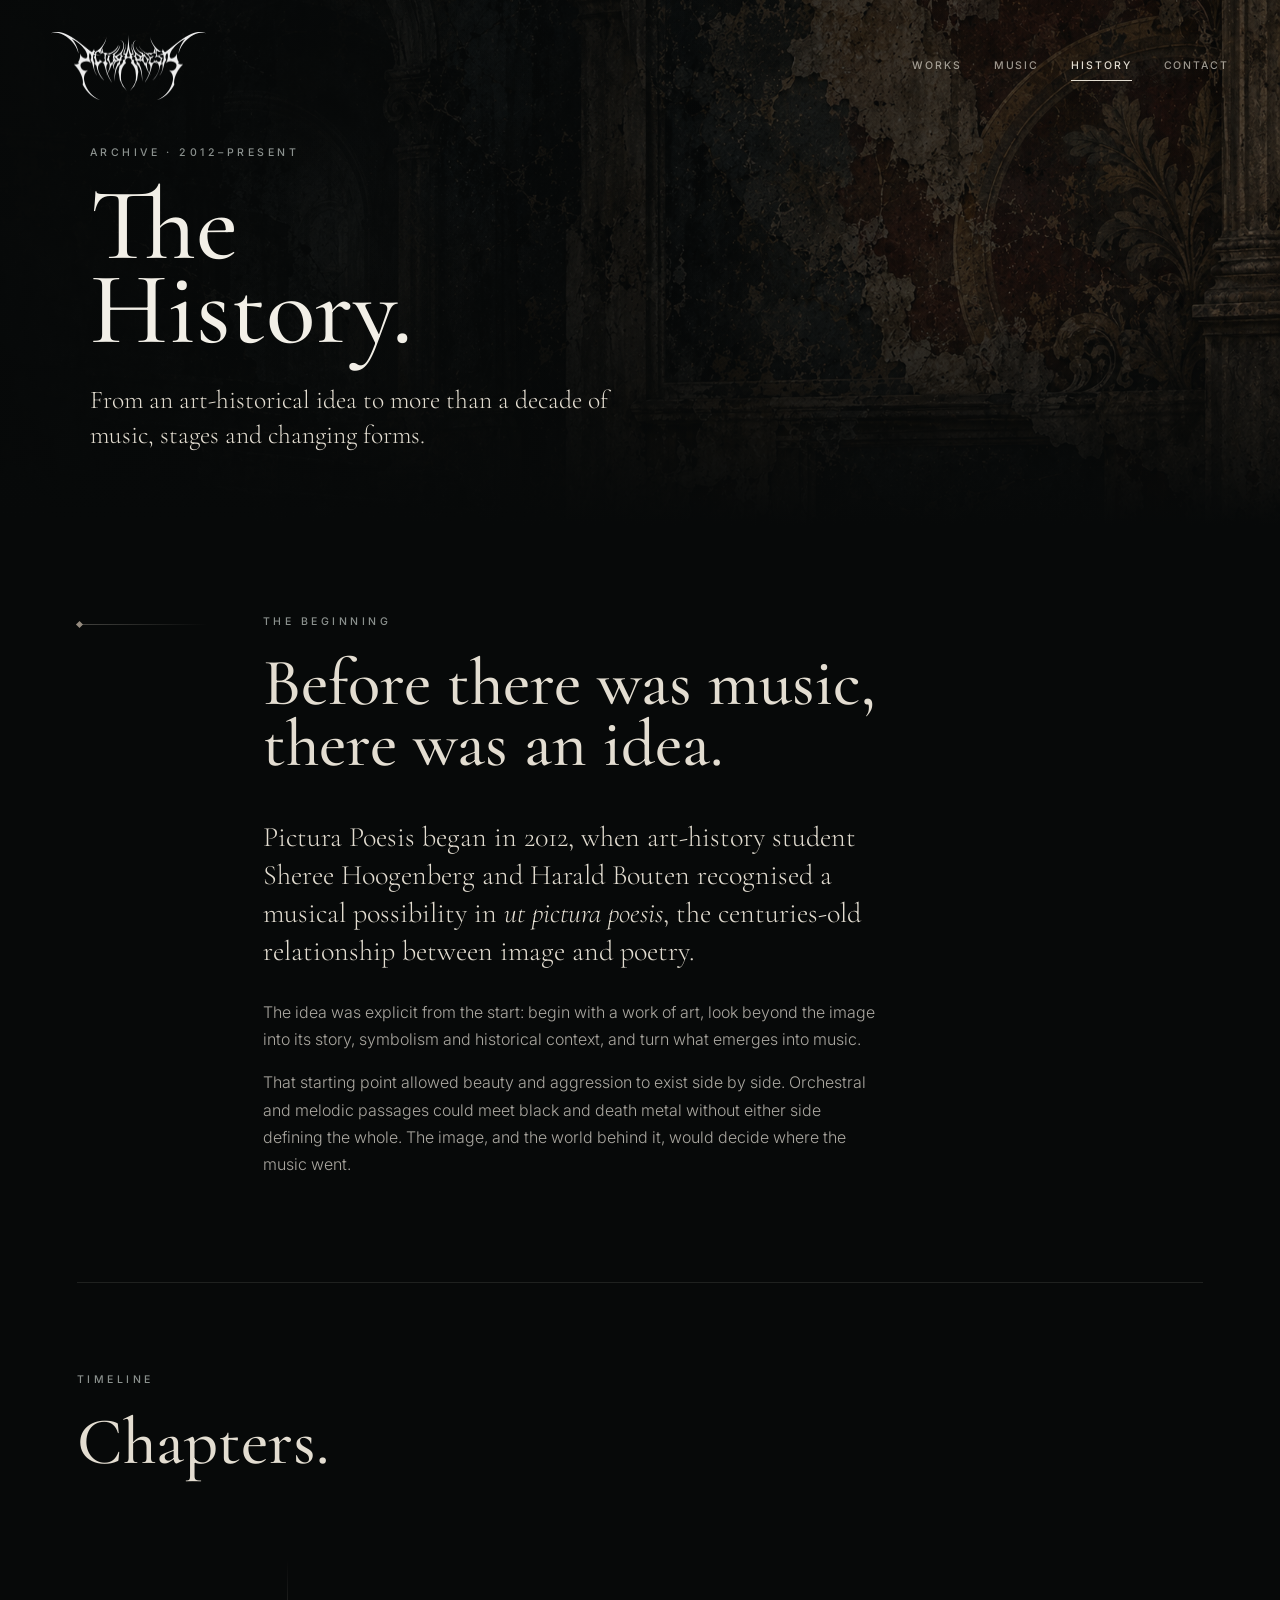
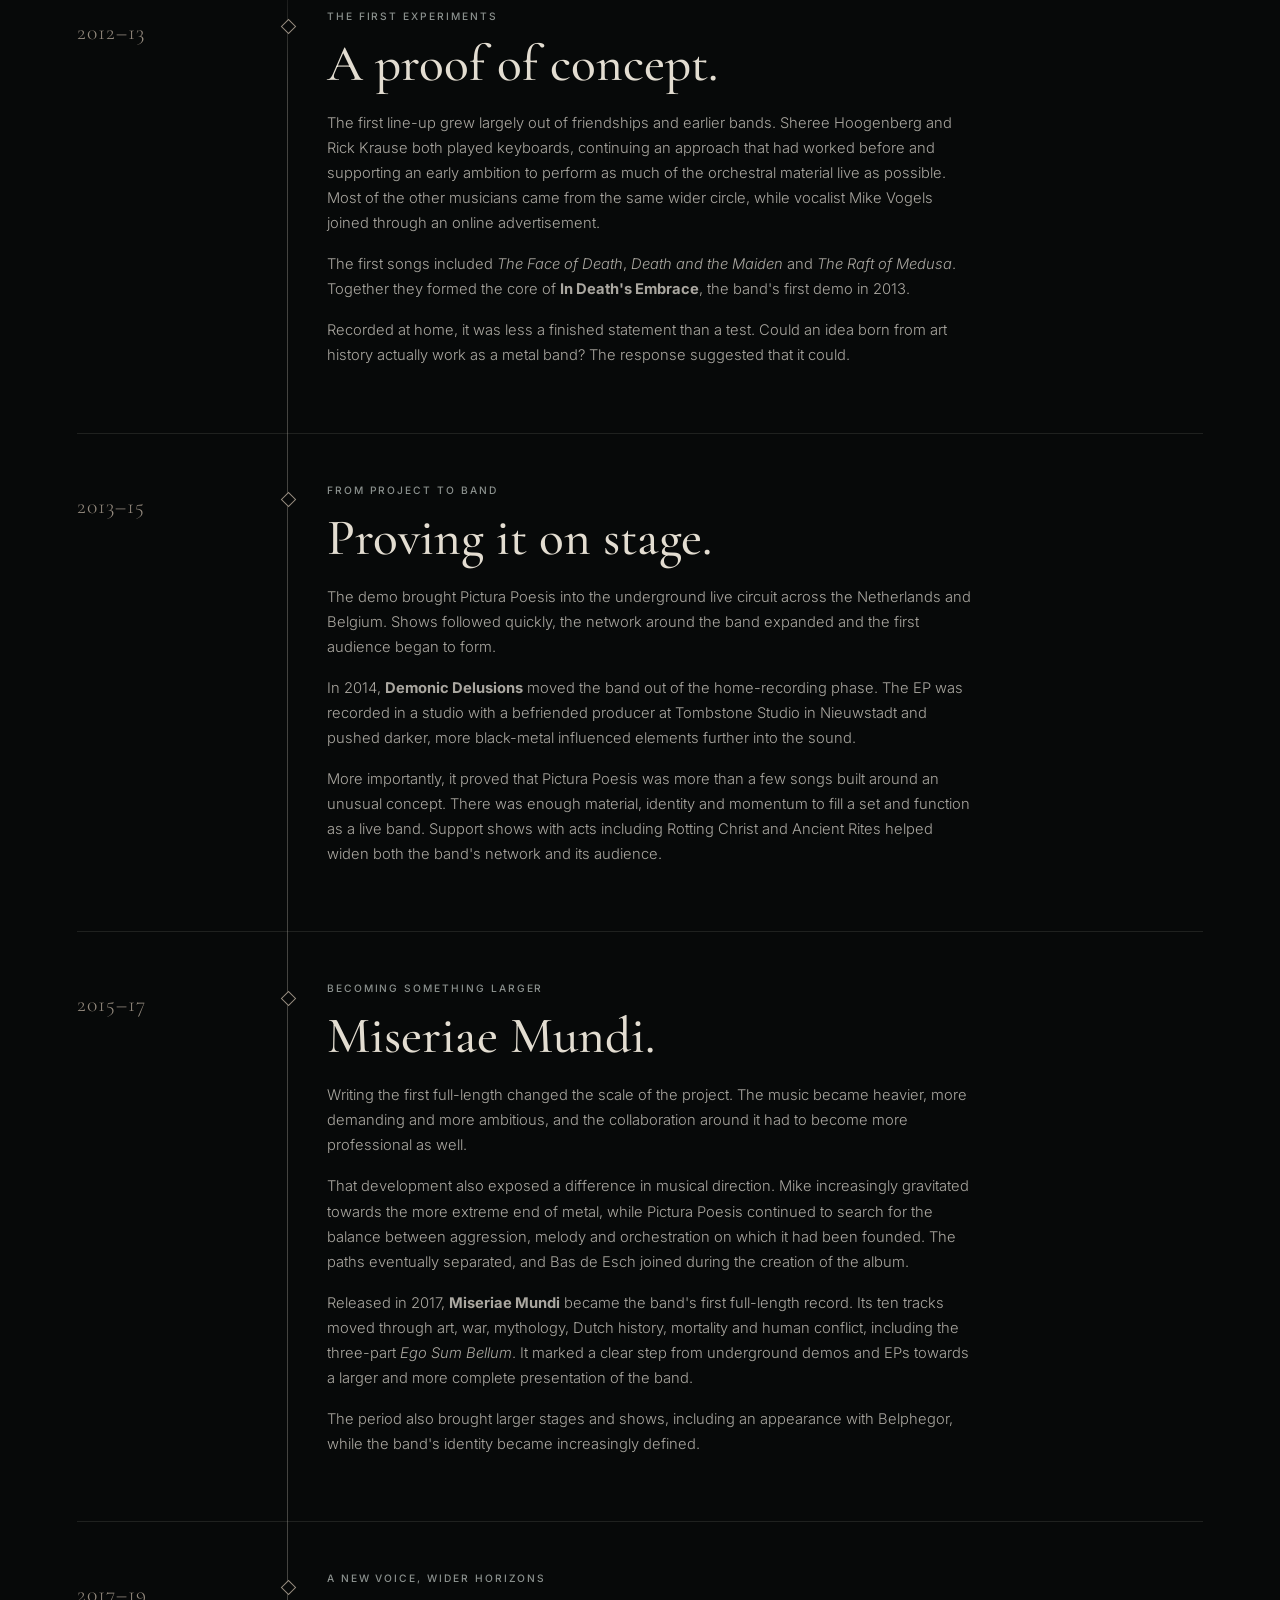
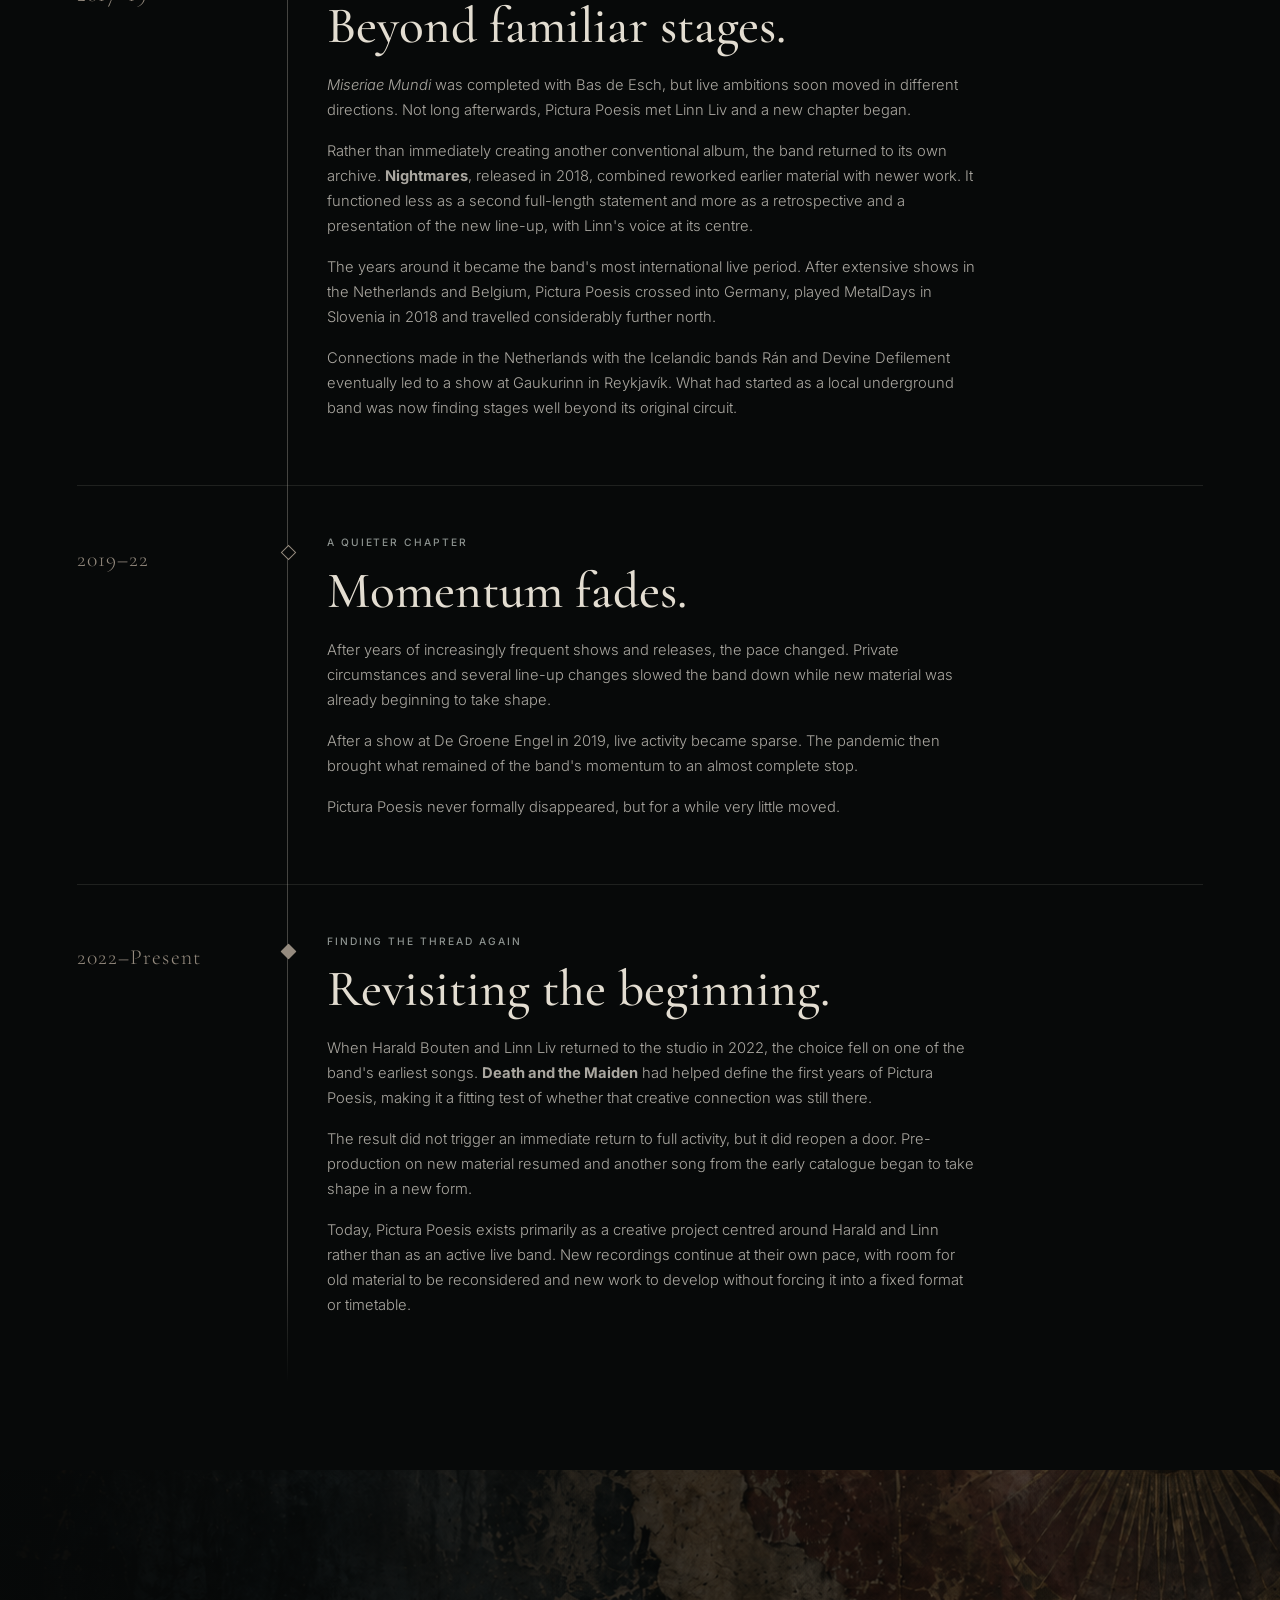
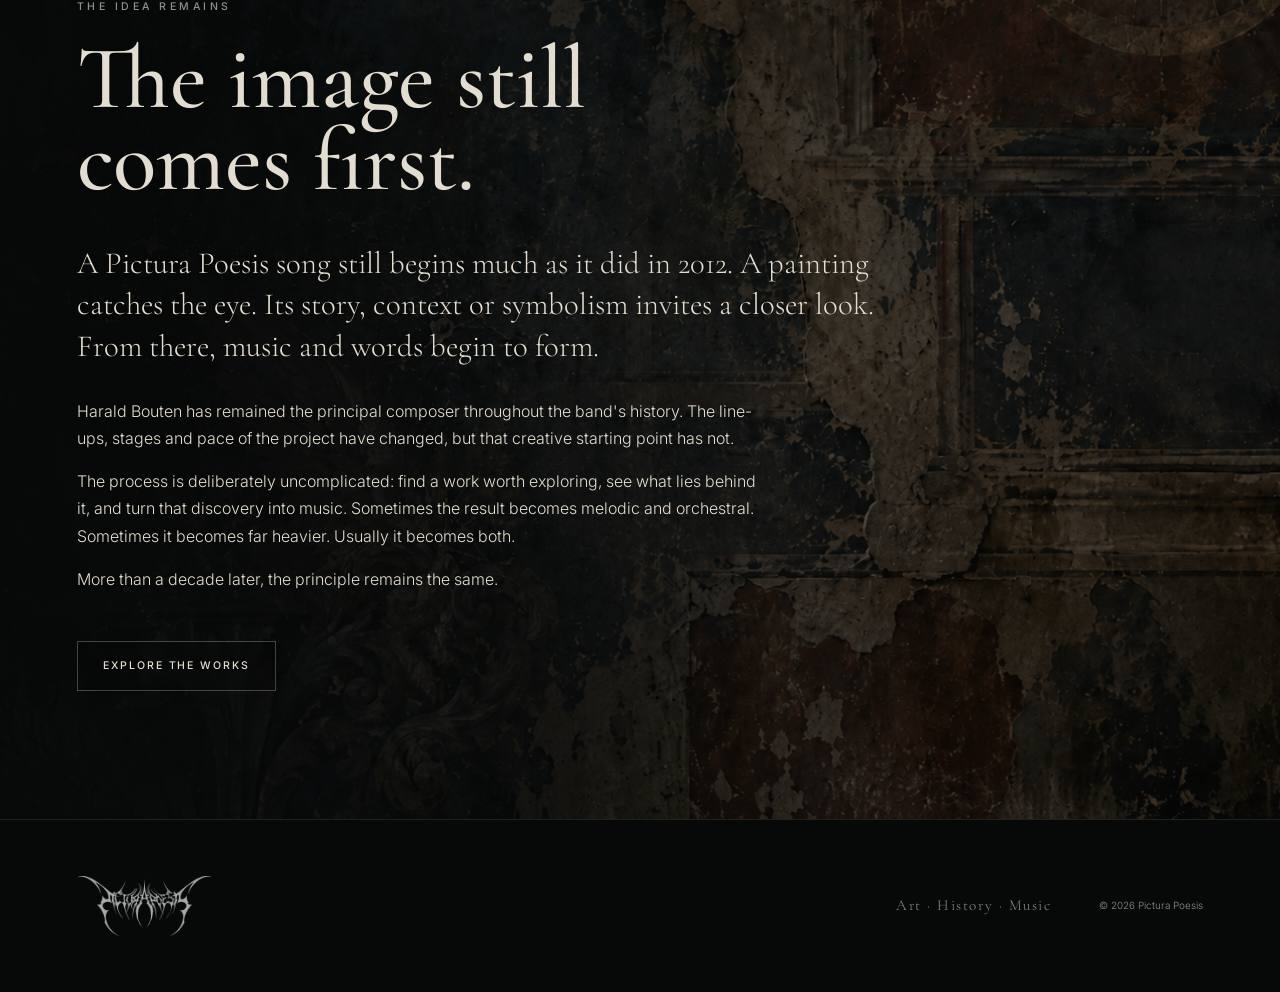
==== commit 401aa6e1: "Update history.html" ====
--- a/history.html
+++ b/history.html
@@ -237,7 +237,7 @@
     <a class="footer-logo" href="index.html" aria-label="Pictura Poesis home">
         <img src="assets/images/logo.png" alt="Pictura Poesis">
     </a>
-    <p class="footer-tagline">Art · History · Decay · Fire</p>
+    <p class="footer-tagline">Art · History · Music</p>
     <small>© 2026 Pictura Poesis</small>
 </footer>
 
